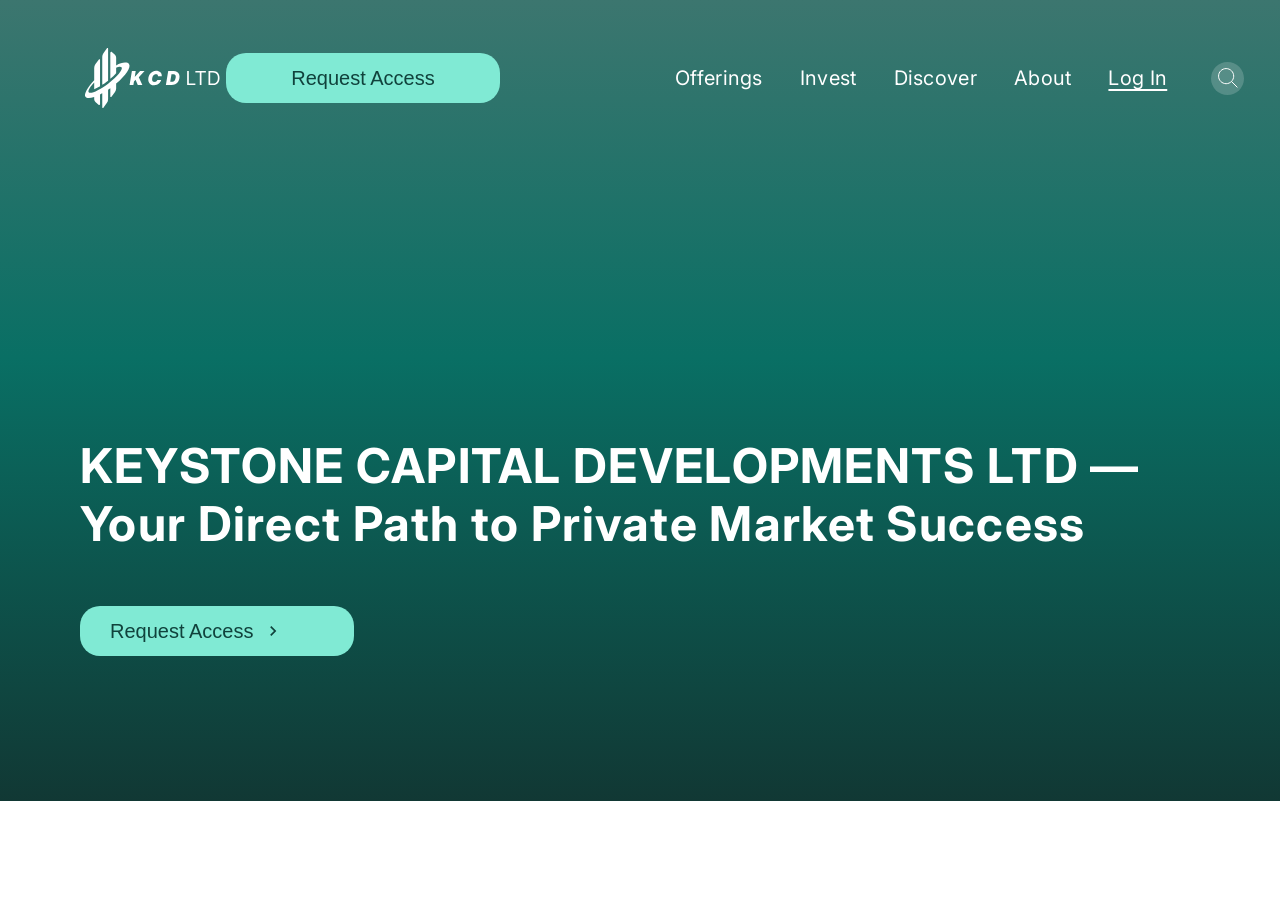
==== frame33.html @ 6d6de5d3 "last" ====
<!DOCTYPE html>
<html lang="en">
<head>
    <meta charset="UTF-8">
    <meta name="viewport" content="width=device-width, initial-scale=1.0">
    <title>Document</title>
     <link rel="preconnect" href="https://fonts.googleapis.com">
  <link rel="preconnect" href="https://fonts.gstatic.com" crossorigin>
  <link
    href="https://fonts.googleapis.com/css2?family=Inter:ital,opsz,wght@0,14..32,100..900;1,14..32,100..900&display=swap"
    rel="stylesheet">
  <link rel="stylesheet" href="css/common.css">
  <link rel="stylesheet" href="css/hero.css">
</head>
<body>
    <div class="hero-section">
    <nav class="navbar-custom">
      <div class="custom-container">
        <div class="navbar-content">
          <a class="navbar-brand" href="#">
            <svg width="451" height="199" viewBox="0 0 451 199" fill="none" xmlns="http://www.w3.org/2000/svg">
              <path
                d="M76.5621 108.261L76.5511 2.1074C76.5512 1.66148 76.4098 1.22703 76.1472 0.866572C75.8847 0.506117 75.5146 0.238234 75.0902 0.101497C74.6657 -0.0352401 74.2089 -0.0337793 73.7853 0.105647C73.3617 0.245074 72.9933 0.515278 72.7331 0.877391L61.0261 17.1414C58.5451 20.5921 57.2097 24.7344 57.2081 28.9844V122.207C61.8911 119.152 66.7811 115.73 71.7931 111.947C73.4071 110.729 74.9968 109.501 76.5621 108.261Z"
                fill="white" />
              <path
                d="M145.893 52.7354C140.993 46.2464 122.217 45.7354 103.293 58.0814V32.6304C103.291 30.5777 102.851 28.5491 102.002 26.6801C101.153 24.8111 99.9153 23.1448 98.3711 21.7924L88.8611 13.4834C88.4316 13.1082 87.9031 12.8646 87.3389 12.7816C86.7746 12.6987 86.1984 12.78 85.6791 13.0159C85.1598 13.2517 84.7194 13.632 84.4104 14.1114C84.1015 14.5908 83.9372 15.1491 83.9371 15.7194V102.219C90.7528 96.4964 97.1678 90.3125 103.137 83.7114C103.188 83.6544 103.237 83.5974 103.288 83.5394V65.7404C113.027 60.1844 119.448 61.5564 121.308 64.0244C126.83 71.3384 106.862 95.7134 76.7141 118.467C46.5661 141.221 17.6481 153.738 12.1301 146.423C9.01508 142.297 17.7021 127.091 30.4761 114.584V136.832C37.1566 133.959 43.6248 130.614 49.8321 126.825V39.2254C49.8322 38.7794 49.6909 38.3448 49.4284 37.9841C49.1659 37.6235 48.7958 37.3555 48.3713 37.2185C47.9468 37.0816 47.4898 37.0828 47.066 37.2221C46.6423 37.3613 46.2736 37.6314 46.0131 37.9934L34.2951 54.2774C31.8137 57.728 30.4779 61.8703 30.4761 66.1204V107.157C9.49409 128.473 -4.52393 154.057 1.34307 161.824C5.49507 167.324 16.2131 167.111 30.4761 162.324V169.275C30.4784 171.328 30.9187 173.357 31.7675 175.226C32.6162 177.095 33.854 178.762 35.3981 180.114L44.9141 188.42C45.3433 188.796 45.8716 189.04 46.4357 189.123C46.9999 189.206 47.576 189.125 48.0952 188.889C48.6144 188.653 49.0547 188.273 49.3635 187.793C49.6722 187.314 49.8363 186.756 49.8361 186.185V154.085C52.2481 152.873 54.7058 151.573 57.2091 150.185V196.762C57.209 197.208 57.3504 197.643 57.6129 198.003C57.8754 198.364 58.2456 198.632 58.67 198.768C59.0944 198.905 59.5513 198.904 59.9749 198.764C60.3984 198.625 60.7669 198.354 61.0271 197.992L72.7451 181.71C75.2266 178.26 76.562 174.117 76.5631 169.867V138.307C79.0104 136.66 81.4681 134.951 83.9361 133.181V160.863C83.9364 161.309 84.0782 161.744 84.341 162.104C84.6039 162.465 84.9742 162.733 85.3988 162.869C85.8235 163.006 86.2805 163.005 86.7042 162.865C87.1279 162.726 87.4966 162.456 87.7571 162.093L99.4731 145.807C101.953 142.356 103.289 138.214 103.291 133.964V118.074C135.204 90.9924 153.814 63.2314 145.893 52.7354Z"
                fill="white" />
              <path
                d="M147.804 122.935L155.532 76.3895H168.168L165.077 95.2076H165.713L182.804 76.3895H197.532L178.441 97.1167L190.168 122.935H175.077L167.622 105.48L162.441 111.026L160.441 122.935H147.804ZM254.532 93.844H241.895C241.986 92.7682 241.926 91.7985 241.713 90.9349C241.501 90.0713 241.138 89.3288 240.622 88.7076C240.107 88.0713 239.433 87.5864 238.6 87.2531C237.766 86.9198 236.774 86.7531 235.622 86.7531C233.41 86.7531 231.433 87.3061 229.691 88.4122C227.948 89.5031 226.501 91.0713 225.35 93.1167C224.198 95.147 223.38 97.5713 222.895 100.389C222.471 103.117 222.456 105.382 222.85 107.185C223.259 108.988 224.054 110.336 225.236 111.23C226.433 112.124 227.986 112.571 229.895 112.571C231.168 112.571 232.335 112.42 233.395 112.117C234.471 111.814 235.426 111.382 236.259 110.821C237.107 110.246 237.827 109.564 238.418 108.776C239.024 107.973 239.486 107.086 239.804 106.117H252.532C252.047 108.086 251.183 110.102 249.941 112.162C248.698 114.208 247.092 116.094 245.122 117.821C243.153 119.533 240.835 120.92 238.168 121.98C235.501 123.041 232.501 123.571 229.168 123.571C224.804 123.571 221.039 122.617 217.872 120.708C214.721 118.799 212.433 116.011 211.009 112.344C209.6 108.677 209.319 104.208 210.168 98.9349C211.016 93.844 212.691 89.5788 215.191 86.1395C217.691 82.7001 220.729 80.1091 224.304 78.3667C227.88 76.6243 231.683 75.7531 235.713 75.7531C238.759 75.7531 241.486 76.1546 243.895 76.9576C246.319 77.7607 248.357 78.9349 250.009 80.4804C251.676 82.0107 252.903 83.897 253.691 86.1395C254.479 88.3819 254.759 90.9501 254.532 93.844ZM286.424 122.935H268.242L275.969 76.3895H293.424C298.212 76.3895 302.212 77.3516 305.424 79.2758C308.636 81.2001 310.916 83.9501 312.265 87.5258C313.613 91.1016 313.878 95.3591 313.06 100.299C312.272 105.056 310.674 109.124 308.265 112.503C305.871 115.882 302.81 118.465 299.083 120.253C295.371 122.041 291.151 122.935 286.424 122.935ZM282.651 112.208H287.242C289.545 112.208 291.598 111.806 293.401 111.003C295.219 110.185 296.734 108.821 297.946 106.912C299.174 104.988 300.06 102.359 300.605 99.0258C301.121 95.8743 301.105 93.4425 300.56 91.7304C300.015 90.0031 298.977 88.8061 297.446 88.1395C295.916 87.4576 293.939 87.1167 291.515 87.1167H286.833L282.651 112.208ZM338.725 122.935V76.3895H344.361V117.935H365.997V122.935H338.725ZM365.992 81.3895V76.3895H400.901V81.3895H386.265V122.935H380.628V81.3895H365.992ZM423.963 122.935H409.6V76.3895H424.6C429.115 76.3895 432.979 77.3213 436.191 79.1849C439.403 81.0334 441.865 83.6925 443.577 87.1622C445.289 90.6167 446.145 94.7531 446.145 99.5713C446.145 104.42 445.282 108.594 443.554 112.094C441.827 115.579 439.312 118.261 436.009 120.139C432.706 122.003 428.691 122.935 423.963 122.935ZM415.236 117.935H423.6C427.448 117.935 430.638 117.192 433.168 115.708C435.698 114.223 437.585 112.109 438.827 109.367C440.069 106.624 440.691 103.359 440.691 99.5713C440.691 95.8137 440.077 92.5788 438.85 89.8667C437.622 87.1395 435.789 85.0485 433.35 83.594C430.91 82.1243 427.872 81.3895 424.236 81.3895H415.236V117.935Z"
                fill="white" />
            </svg>

          </a>

          <!-- Desktop Navigation -->
          <div class="desktop-nav">


            <div class="navbar-right">
              <div class="navbar-center">
                <button class="btn-request-nav">Request Access</button>
              </div>
              <a class="nav-link-custom" href="#offerings">Offerings</a>
              <a class="nav-link-custom" href="#invest">Invest</a>
              <a class="nav-link-custom" href="#discover">Discover</a>
              <a class="nav-link-custom" href="#about">About</a>
              <a class="nav-link-custom login" href="#login">Log In</a>
              <div class="search-icon">
                <svg width="20" height="20" viewBox="0 0 20 20" fill="none" xmlns="http://www.w3.org/2000/svg">
                  <path
                    d="M8.125 15.6875C12.3017 15.6875 15.6875 12.3017 15.6875 8.125C15.6875 3.94835 12.3017 0.5625 8.125 0.5625C3.94835 0.5625 0.5625 3.94835 0.5625 8.125C0.5625 12.3017 3.94835 15.6875 8.125 15.6875Z"
                    stroke="white" />
                  <path d="M13.625 13.625L19.125 19.125" stroke="white" stroke-linecap="round"
                    stroke-linejoin="round" />
                </svg>
              </div>
            </div>
          </div>

          <!-- Mobile Menu Toggle -->
          <button class="mobile-menu-toggle" onclick="toggleMobileMenu()">
            <div class="hamburger">
              <span></span>
              <span></span>
              <span></span>
            </div>
          </button>
        </div>

        <!-- Mobile Navigation -->
        <div class="mobile-nav" id="mobileNav">
          <button class="btn-request-nav">Request Access</button>
          <a class="nav-link-custom" href="#offerings">Offerings</a>
          <a class="nav-link-custom" href="#invest">Invest</a>
          <a class="nav-link-custom" href="#discover">Discover</a>
          <a class="nav-link-custom" href="#about">About</a>
          <a class="nav-link-custom login" href="#login">Log In</a>
        </div>
      </div>
    </nav>

    <div class="custom-container">
      <div class="hero-content">
        <h1 class="hero-title">KEYSTONE CAPITAL DEVELOPMENTS LTD — Your Direct Path to Private Market Success</h1>
        <!-- <h2 class="hero-subtitle">Your Direct Path to Private Market Success</h2> -->
        <button class="btn-hero">
          Request Access
          <svg class="arrow-icon" fill="currentColor" viewBox="0 0 24 24">
            <path d="M8.59 16.59L13.17 12 8.59 7.41 10 6l6 6-6 6-1.41-1.41z" />
          </svg>
        </button>
      </div>
    </div>
  </div>
</body>
</html>
---- css/common.css ----
/* Base + container caps */
* {
  margin: 0;
  padding: 0;
  box-sizing: border-box;
}

body {
  font-family: "Inter", sans-serif;
  overflow-x: hidden;
}

/* Custom font: Versus */
@font-face {
  font-family: "Versus";
  src: url("../fonts/versus-ultra_RUS_BY_LYAJKA.otf") format("opentype");
  font-weight: 900;
  font-style: normal;
  font-display: swap;
}

/* Global 1920 content cap */
.custom-container {
  width: 100%;
  max-width: 1920px;
  margin: 0 auto;
  padding-left: 80px;
  padding-right: 80px;
}

.kv-container {
  width: 100%;
  max-width: 1920px;
  margin: 0 auto;
  padding-left: 104px;
  padding-right: 104px;
  padding-top: 48px;
  padding-bottom: 48px;
}

.figs-section .custom-container {
  max-width: 1920px;
  margin: 0 auto;
  padding-left: 104px;
  padding-right: 80px;
  padding-top: 72px;
  padding-bottom: 72px;
}

.impact-section .custom-container {
  max-width: 1920px;
  margin: 0 auto;
  padding-top: 88px;
  padding-bottom: 88px;
}

.cta-inner {
  position: relative;
  height: 100%;
  max-width: 1920px;
  margin: 0 auto;
}
---- css/hero.css ----
/* ============================================
   Hero Section & Navigation Styles
   ============================================ */

/* Hero Section */
.hero-section {
  background: linear-gradient(180deg, #3C766F 0%, #096F64 44.71%, #113834 100%);
  height: 801px;
  max-height: 801px;
  position: relative;
  color: #ffffff;
  overflow: hidden;
}

/* Navigation Bar */
.navbar-custom {
  padding-block: 48px;
}

.navbar-content {
  display: flex;
  justify-content: space-between;
  align-items: center;
}

.navbar-brand svg {
  width: 146px;
  height: 60px;
  display: block;
}

/* Logo Icon (if needed) */
.logo-icon {
  width: 32px;
  height: 32px;
  position: relative;
}

.logo-icon::before {
  content: "";
  position: absolute;
  inset: 0;
  background-color: #ffffff;
  clip-path: polygon(0 0, 30% 0, 30% 60%, 60% 60%, 60% 30%, 100% 30%, 100% 100%, 0 100%);
}

/* Navigation Layout */
.desktop-nav {
  display: flex;
  align-items: center;
  width: 100%;
}

.navbar-center {
  margin-right: 138px;
}

.navbar-right {
  display: flex;
  align-items: center;
  gap: 37px;
  margin-left: auto;
}

/* Request Access Button (Navigation) */
.btn-request-nav {
  background-color: #80EAD4;
  color: #10423C;
  border: none;
  padding: 13px 61px;
  border-radius: 20px;
  font-weight: 400;
  font-size: 20px;
  line-height: 24px;
  white-space: nowrap;
  width: 274px;
  cursor: pointer;
  transition: background-color 0.3s ease, transform 0.3s ease;
}

.btn-request-nav:hover {
  background-color: #b8e8da;
  transform: translateY(-1px);
}

.btn-request-nav:focus {
  outline: 2px solid #ffffff;
  outline-offset: 2px;
}

/* Navigation Links */
.nav-link-custom {
  color: #ffffff;
  text-decoration: none;
  font-size: 20px;
  font-weight: 400;
  white-space: nowrap;
  letter-spacing: 0.3px;
  transition: opacity 0.3s ease;
}

.nav-link-custom:hover,
.nav-link-custom:focus {
  opacity: 0.8;
}

.nav-link-custom.login {
  text-decoration: underline;
  text-underline-offset: 4px;
}

/* Search Icon */
.search-icon {
  width: 33px;
  height: 33px;
  display: flex;
  align-items: center;
  justify-content: center;
  background-color: rgba(255, 255, 255, 0.18);
  border-radius: 50%;
  margin-left: 7px;
  cursor: pointer;
  transition: opacity 0.3s ease;
}

.search-icon:hover,
.search-icon:focus {
  opacity: 0.8;
}

/* ============================================
   Hero Content
   ============================================ */

.hero-content {
  padding-top: 281px;
}

.hero-title {
  font-size: 48px;
  font-weight: 700;
  line-height: 58px;
  max-width: 1073px;
  letter-spacing: 1.3px;
  margin-bottom: 53px;
}

/* Hero CTA Button */
.btn-hero {
  display: flex;
  align-items: center;
  gap: 10px;
  width: 274px;
  padding: 13px 30px;
  background-color: #80EAD4;
  color: #10423C;
  border: none;
  border-radius: 20px;
  font-weight: 400;
  font-size: 20px;
  line-height: 24px;
  cursor: pointer;
  transition: background-color 0.3s ease, transform 0.3s ease;
}

.btn-hero:hover {
  background-color: #b8e8da;
  transform: translateY(-2px);
}

.btn-hero:focus {
  outline: 2px solid #ffffff;
  outline-offset: 2px;
}

.arrow-icon {
  width: 20px;
  height: 20px;
  transition: transform 0.3s ease;
}

.btn-hero:hover .arrow-icon {
  transform: translateX(5px);
}

/* ============================================
   Mobile Navigation
   ============================================ */

.mobile-menu-toggle {
  display: none;
  background: none;
  border: 1px solid rgba(255, 255, 255, 0.5);
  padding: 8px 12px;
  border-radius: 4px;
  cursor: pointer;
  transition: border-color 0.3s ease;
}

.mobile-menu-toggle:hover,
.mobile-menu-toggle:focus {
  border-color: rgba(255, 255, 255, 0.8);
}

.hamburger {
  width: 24px;
  height: 24px;
  position: relative;
  display: flex;
  flex-direction: column;
  justify-content: space-around;
}

.hamburger span {
  display: block;
  width: 100%;
  height: 2px;
  background-color: #ffffff;
  transition: transform 0.3s ease, opacity 0.3s ease;
}

.mobile-nav {
  display: none;
  background-color: rgba(0, 0, 0, 0.1);
  padding: 20px;
  border-radius: 10px;
  margin-top: 20px;
}

.mobile-nav.active {
  display: block;
}

.mobile-nav .nav-link-custom {
  display: block;
  padding: 12px 0;
}

.mobile-nav .btn-request-nav {
  width: 100%;
  margin-top: 16px;
}

/* ============================================
   Responsive Design
   ============================================ */

/* Tablet and below (991px) */
@media (max-width: 991px) {
  .desktop-nav {
    display: none;
  }

  .mobile-menu-toggle {
    display: block;
  }

  .hero-content {
    padding-top: 120px;
  }

  .hero-title {
    font-size: 40px;
    line-height: 48px;
  }
}

/* Mobile (768px and below) */
@media (max-width: 768px) {
  .navbar-custom {
    padding-block: 24px;
  }

  .navbar-brand svg {
    width: 120px;
    height: 50px;
  }

  .hero-section {
    height: auto;
    min-height: 600px;
  }

  .hero-content {
    padding-top: 80px;
    padding-bottom: 60px;
  }

  .hero-title {
    font-size: 32px;
    line-height: 40px;
    margin-bottom: 32px;
  }

  .btn-hero {
    width: 100%;
    max-width: 274px;
  }
}

/* Small mobile (480px and below) */
@media (max-width: 480px) {
  .hero-title {
    font-size: 28px;
    line-height: 36px;
    letter-spacing: 0.8px;
  }

  .btn-hero,
  .btn-request-nav {
    font-size: 18px;
    padding: 12px 24px;
  }
}
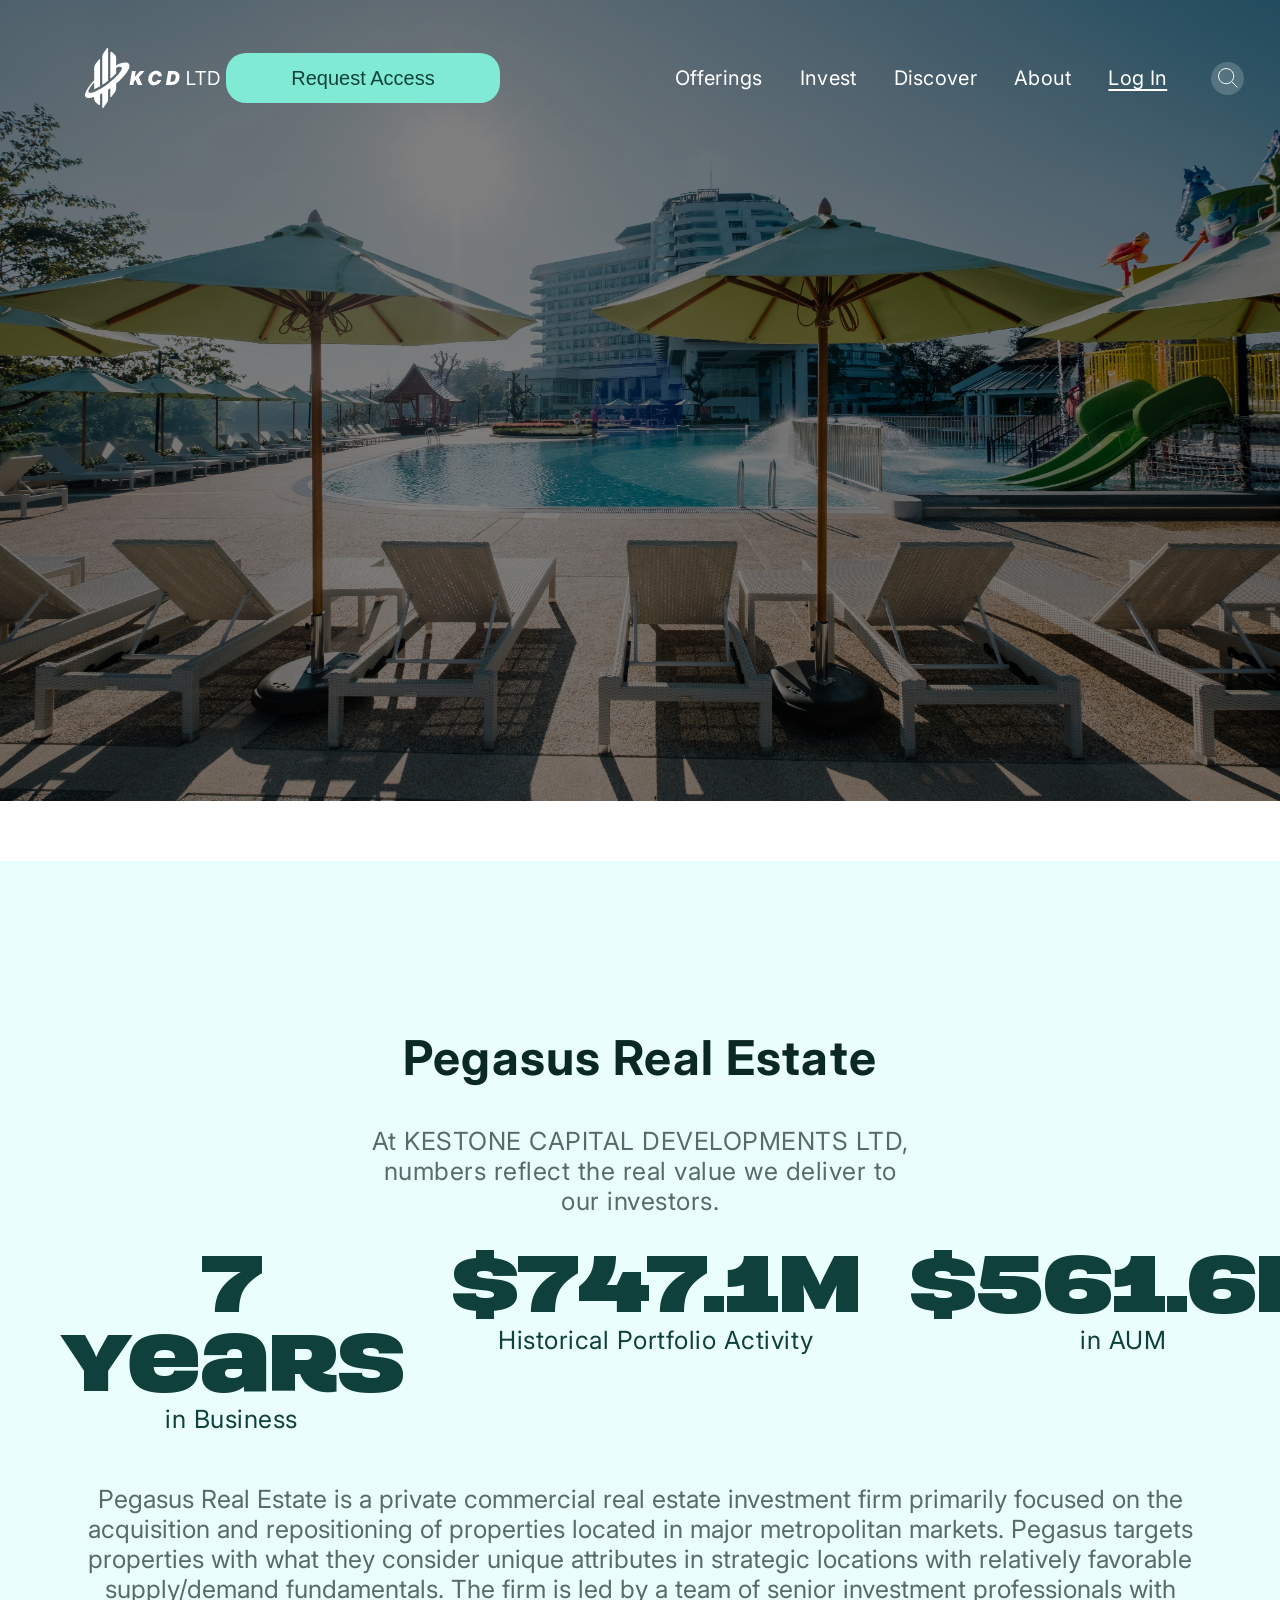
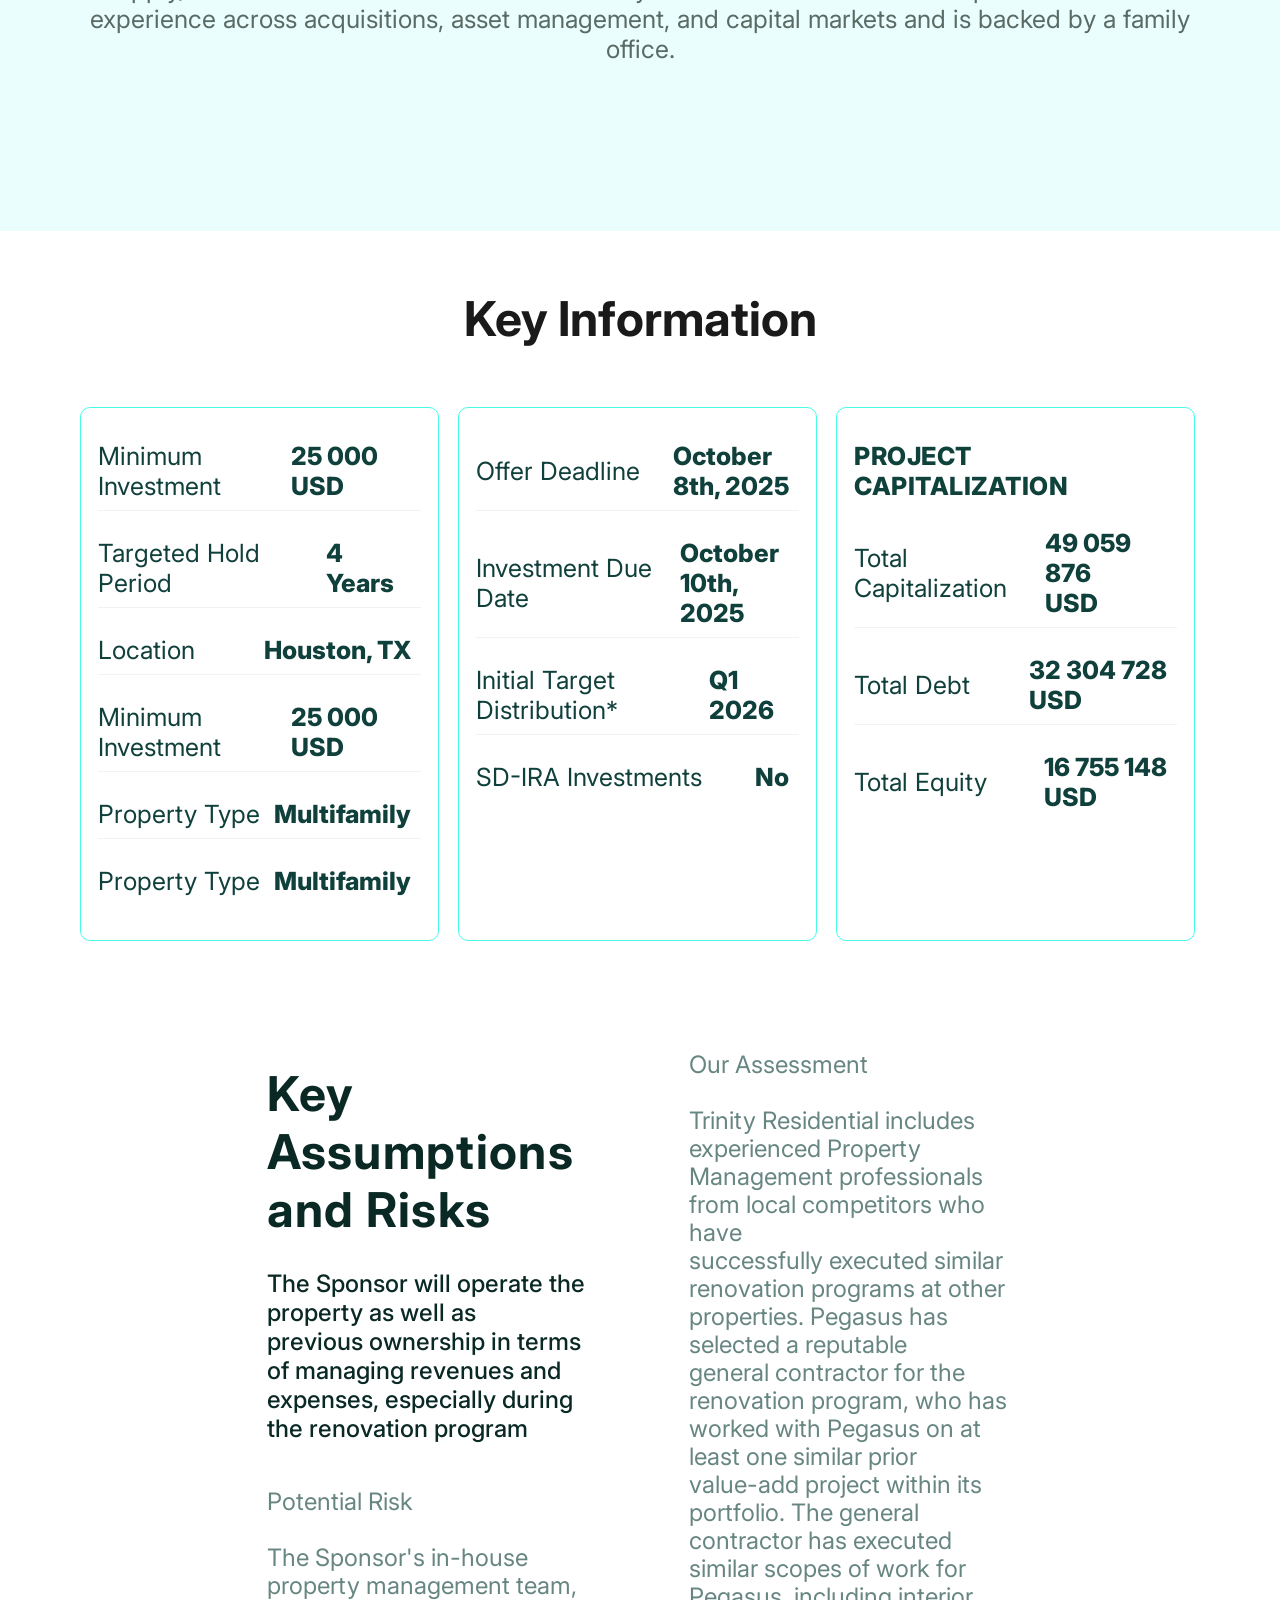
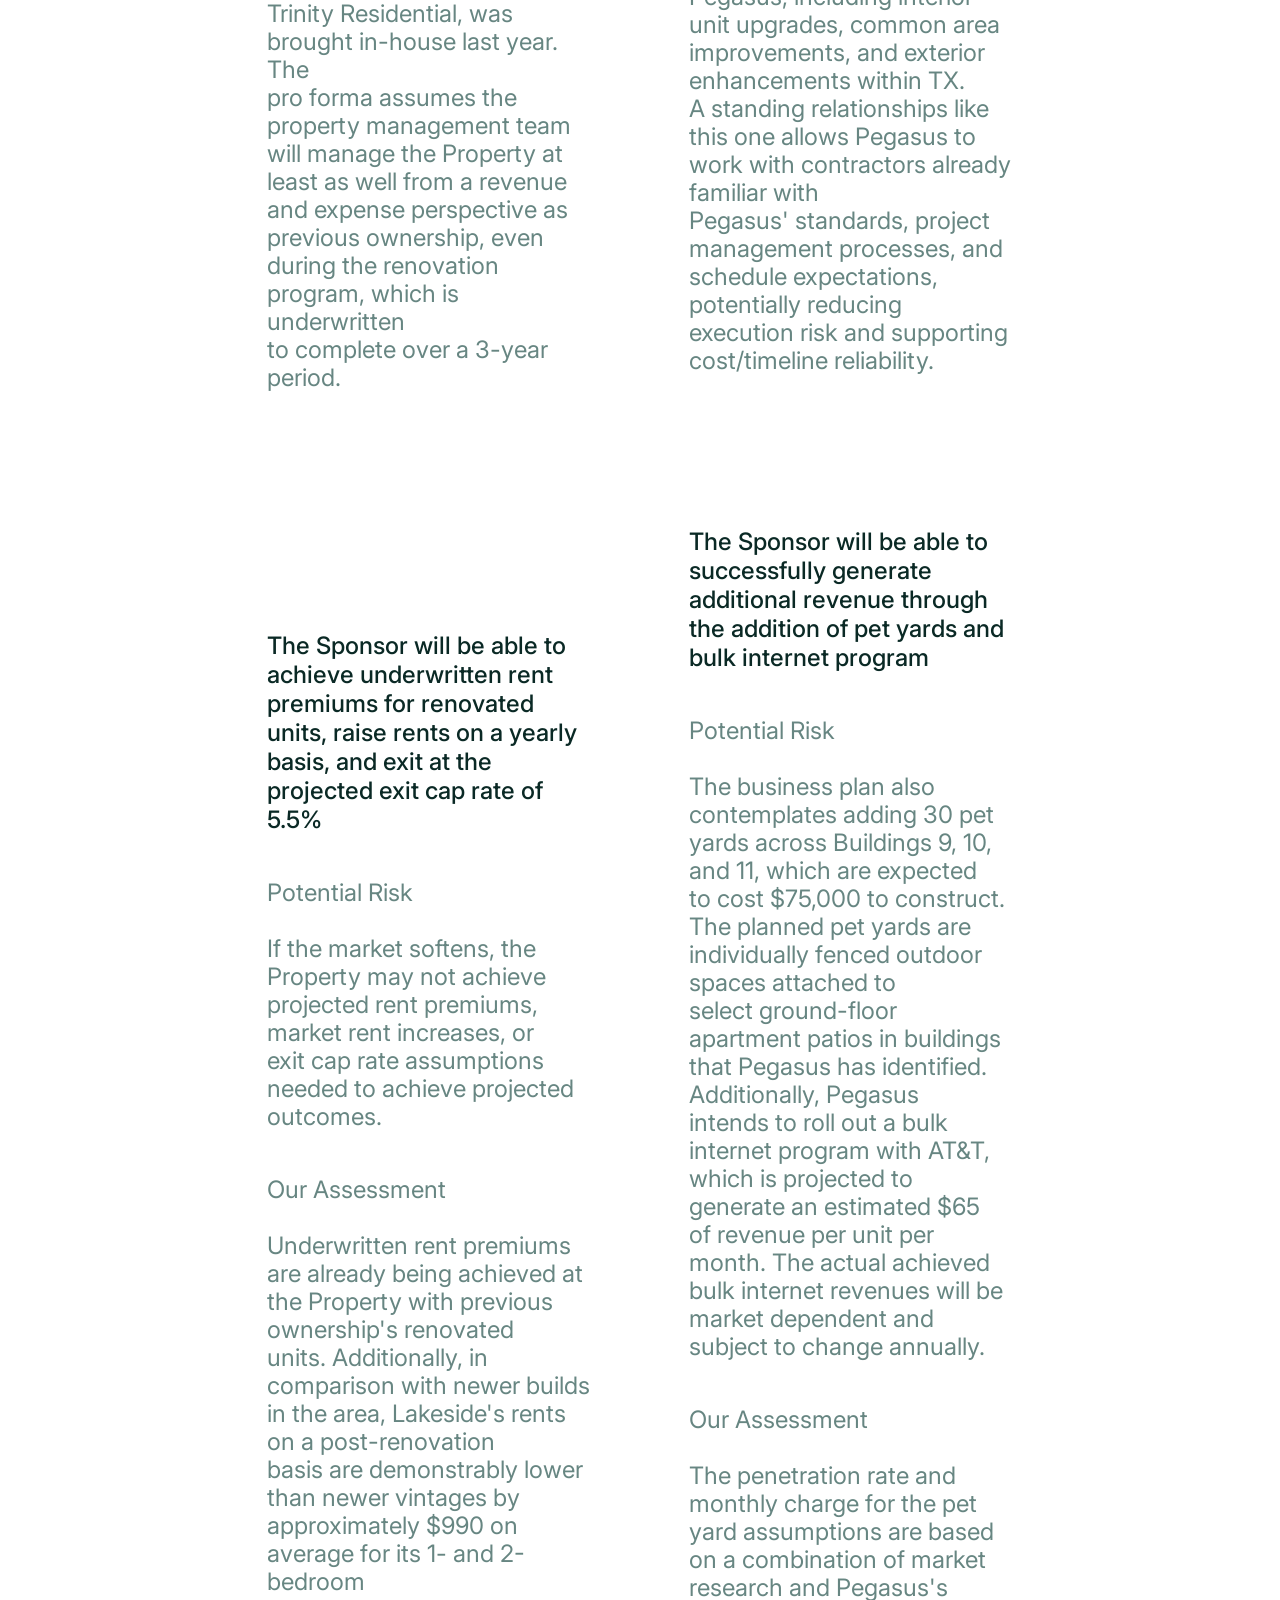
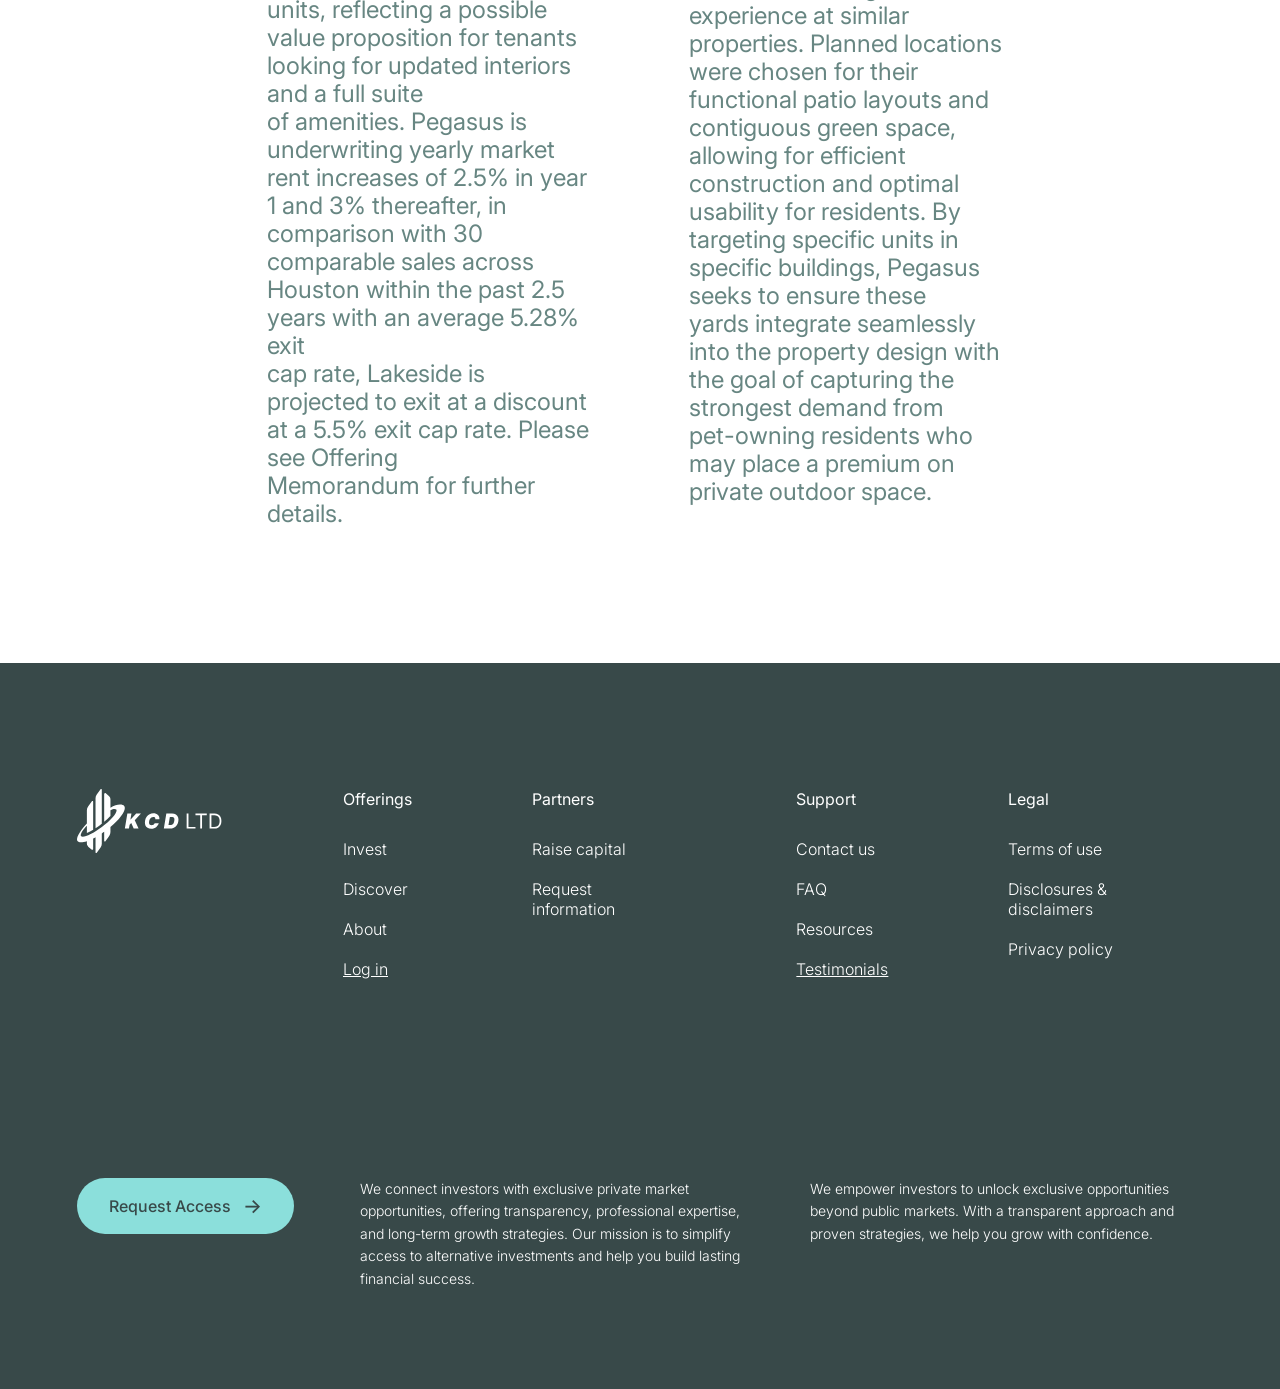
==== commit 06462ee7: "ewfwefew" ====
--- a/frame33.html
+++ b/frame33.html
@@ -1,96 +1,362 @@
 <!DOCTYPE html>
 <html lang="en">
+
 <head>
-    <meta charset="UTF-8">
-    <meta name="viewport" content="width=device-width, initial-scale=1.0">
-    <title>Document</title>
-     <link rel="preconnect" href="https://fonts.googleapis.com">
+  <meta charset="UTF-8">
+  <meta name="viewport" content="width=device-width, initial-scale=1.0">
+  <title>Document</title>
+  <link rel="preconnect" href="https://fonts.googleapis.com">
   <link rel="preconnect" href="https://fonts.gstatic.com" crossorigin>
   <link
     href="https://fonts.googleapis.com/css2?family=Inter:ital,opsz,wght@0,14..32,100..900;1,14..32,100..900&display=swap"
     rel="stylesheet">
   <link rel="stylesheet" href="css/common.css">
-  <link rel="stylesheet" href="css/hero.css">
+  <link rel="stylesheet" href="css/hero/hero2.css">
+  <link rel="stylesheet" href="css/figure/figure2.css">
+  <link rel="stylesheet" href="css/key-section.css">
+  <link rel="stylesheet" href="css/assumptions-risks.css">
+  <link rel="stylesheet" href="css/footer.css">
 </head>
+
 <body>
-    <div class="hero-section">
-    <nav class="navbar-custom">
-      <div class="custom-container">
-        <div class="navbar-content">
-          <a class="navbar-brand" href="#">
-            <svg width="451" height="199" viewBox="0 0 451 199" fill="none" xmlns="http://www.w3.org/2000/svg">
-              <path
-                d="M76.5621 108.261L76.5511 2.1074C76.5512 1.66148 76.4098 1.22703 76.1472 0.866572C75.8847 0.506117 75.5146 0.238234 75.0902 0.101497C74.6657 -0.0352401 74.2089 -0.0337793 73.7853 0.105647C73.3617 0.245074 72.9933 0.515278 72.7331 0.877391L61.0261 17.1414C58.5451 20.5921 57.2097 24.7344 57.2081 28.9844V122.207C61.8911 119.152 66.7811 115.73 71.7931 111.947C73.4071 110.729 74.9968 109.501 76.5621 108.261Z"
-                fill="white" />
-              <path
-                d="M145.893 52.7354C140.993 46.2464 122.217 45.7354 103.293 58.0814V32.6304C103.291 30.5777 102.851 28.5491 102.002 26.6801C101.153 24.8111 99.9153 23.1448 98.3711 21.7924L88.8611 13.4834C88.4316 13.1082 87.9031 12.8646 87.3389 12.7816C86.7746 12.6987 86.1984 12.78 85.6791 13.0159C85.1598 13.2517 84.7194 13.632 84.4104 14.1114C84.1015 14.5908 83.9372 15.1491 83.9371 15.7194V102.219C90.7528 96.4964 97.1678 90.3125 103.137 83.7114C103.188 83.6544 103.237 83.5974 103.288 83.5394V65.7404C113.027 60.1844 119.448 61.5564 121.308 64.0244C126.83 71.3384 106.862 95.7134 76.7141 118.467C46.5661 141.221 17.6481 153.738 12.1301 146.423C9.01508 142.297 17.7021 127.091 30.4761 114.584V136.832C37.1566 133.959 43.6248 130.614 49.8321 126.825V39.2254C49.8322 38.7794 49.6909 38.3448 49.4284 37.9841C49.1659 37.6235 48.7958 37.3555 48.3713 37.2185C47.9468 37.0816 47.4898 37.0828 47.066 37.2221C46.6423 37.3613 46.2736 37.6314 46.0131 37.9934L34.2951 54.2774C31.8137 57.728 30.4779 61.8703 30.4761 66.1204V107.157C9.49409 128.473 -4.52393 154.057 1.34307 161.824C5.49507 167.324 16.2131 167.111 30.4761 162.324V169.275C30.4784 171.328 30.9187 173.357 31.7675 175.226C32.6162 177.095 33.854 178.762 35.3981 180.114L44.9141 188.42C45.3433 188.796 45.8716 189.04 46.4357 189.123C46.9999 189.206 47.576 189.125 48.0952 188.889C48.6144 188.653 49.0547 188.273 49.3635 187.793C49.6722 187.314 49.8363 186.756 49.8361 186.185V154.085C52.2481 152.873 54.7058 151.573 57.2091 150.185V196.762C57.209 197.208 57.3504 197.643 57.6129 198.003C57.8754 198.364 58.2456 198.632 58.67 198.768C59.0944 198.905 59.5513 198.904 59.9749 198.764C60.3984 198.625 60.7669 198.354 61.0271 197.992L72.7451 181.71C75.2266 178.26 76.562 174.117 76.5631 169.867V138.307C79.0104 136.66 81.4681 134.951 83.9361 133.181V160.863C83.9364 161.309 84.0782 161.744 84.341 162.104C84.6039 162.465 84.9742 162.733 85.3988 162.869C85.8235 163.006 86.2805 163.005 86.7042 162.865C87.1279 162.726 87.4966 162.456 87.7571 162.093L99.4731 145.807C101.953 142.356 103.289 138.214 103.291 133.964V118.074C135.204 90.9924 153.814 63.2314 145.893 52.7354Z"
-                fill="white" />
-              <path
-                d="M147.804 122.935L155.532 76.3895H168.168L165.077 95.2076H165.713L182.804 76.3895H197.532L178.441 97.1167L190.168 122.935H175.077L167.622 105.48L162.441 111.026L160.441 122.935H147.804ZM254.532 93.844H241.895C241.986 92.7682 241.926 91.7985 241.713 90.9349C241.501 90.0713 241.138 89.3288 240.622 88.7076C240.107 88.0713 239.433 87.5864 238.6 87.2531C237.766 86.9198 236.774 86.7531 235.622 86.7531C233.41 86.7531 231.433 87.3061 229.691 88.4122C227.948 89.5031 226.501 91.0713 225.35 93.1167C224.198 95.147 223.38 97.5713 222.895 100.389C222.471 103.117 222.456 105.382 222.85 107.185C223.259 108.988 224.054 110.336 225.236 111.23C226.433 112.124 227.986 112.571 229.895 112.571C231.168 112.571 232.335 112.42 233.395 112.117C234.471 111.814 235.426 111.382 236.259 110.821C237.107 110.246 237.827 109.564 238.418 108.776C239.024 107.973 239.486 107.086 239.804 106.117H252.532C252.047 108.086 251.183 110.102 249.941 112.162C248.698 114.208 247.092 116.094 245.122 117.821C243.153 119.533 240.835 120.92 238.168 121.98C235.501 123.041 232.501 123.571 229.168 123.571C224.804 123.571 221.039 122.617 217.872 120.708C214.721 118.799 212.433 116.011 211.009 112.344C209.6 108.677 209.319 104.208 210.168 98.9349C211.016 93.844 212.691 89.5788 215.191 86.1395C217.691 82.7001 220.729 80.1091 224.304 78.3667C227.88 76.6243 231.683 75.7531 235.713 75.7531C238.759 75.7531 241.486 76.1546 243.895 76.9576C246.319 77.7607 248.357 78.9349 250.009 80.4804C251.676 82.0107 252.903 83.897 253.691 86.1395C254.479 88.3819 254.759 90.9501 254.532 93.844ZM286.424 122.935H268.242L275.969 76.3895H293.424C298.212 76.3895 302.212 77.3516 305.424 79.2758C308.636 81.2001 310.916 83.9501 312.265 87.5258C313.613 91.1016 313.878 95.3591 313.06 100.299C312.272 105.056 310.674 109.124 308.265 112.503C305.871 115.882 302.81 118.465 299.083 120.253C295.371 122.041 291.151 122.935 286.424 122.935ZM282.651 112.208H287.242C289.545 112.208 291.598 111.806 293.401 111.003C295.219 110.185 296.734 108.821 297.946 106.912C299.174 104.988 300.06 102.359 300.605 99.0258C301.121 95.8743 301.105 93.4425 300.56 91.7304C300.015 90.0031 298.977 88.8061 297.446 88.1395C295.916 87.4576 293.939 87.1167 291.515 87.1167H286.833L282.651 112.208ZM338.725 122.935V76.3895H344.361V117.935H365.997V122.935H338.725ZM365.992 81.3895V76.3895H400.901V81.3895H386.265V122.935H380.628V81.3895H365.992ZM423.963 122.935H409.6V76.3895H424.6C429.115 76.3895 432.979 77.3213 436.191 79.1849C439.403 81.0334 441.865 83.6925 443.577 87.1622C445.289 90.6167 446.145 94.7531 446.145 99.5713C446.145 104.42 445.282 108.594 443.554 112.094C441.827 115.579 439.312 118.261 436.009 120.139C432.706 122.003 428.691 122.935 423.963 122.935ZM415.236 117.935H423.6C427.448 117.935 430.638 117.192 433.168 115.708C435.698 114.223 437.585 112.109 438.827 109.367C440.069 106.624 440.691 103.359 440.691 99.5713C440.691 95.8137 440.077 92.5788 438.85 89.8667C437.622 87.1395 435.789 85.0485 433.35 83.594C430.91 82.1243 427.872 81.3895 424.236 81.3895H415.236V117.935Z"
-                fill="white" />
-            </svg>
-
-          </a>
-
-          <!-- Desktop Navigation -->
-          <div class="desktop-nav">
-
-
-            <div class="navbar-right">
-              <div class="navbar-center">
-                <button class="btn-request-nav">Request Access</button>
-              </div>
-              <a class="nav-link-custom" href="#offerings">Offerings</a>
-              <a class="nav-link-custom" href="#invest">Invest</a>
-              <a class="nav-link-custom" href="#discover">Discover</a>
-              <a class="nav-link-custom" href="#about">About</a>
-              <a class="nav-link-custom login" href="#login">Log In</a>
-              <div class="search-icon">
-                <svg width="20" height="20" viewBox="0 0 20 20" fill="none" xmlns="http://www.w3.org/2000/svg">
-                  <path
-                    d="M8.125 15.6875C12.3017 15.6875 15.6875 12.3017 15.6875 8.125C15.6875 3.94835 12.3017 0.5625 8.125 0.5625C3.94835 0.5625 0.5625 3.94835 0.5625 8.125C0.5625 12.3017 3.94835 15.6875 8.125 15.6875Z"
-                    stroke="white" />
-                  <path d="M13.625 13.625L19.125 19.125" stroke="white" stroke-linecap="round"
-                    stroke-linejoin="round" />
-                </svg>
-              </div>
+  <div class="hero-section">
+  <nav class="navbar-custom" role="navigation" aria-label="Primary">
+    <div class="custom-container"><!-- залишаю як є -->
+      <div class="navbar-content">
+        <a class="navbar-brand" href="#" aria-label="Homepage">
+          <svg width="451" height="199" viewBox="0 0 451 199" fill="none" xmlns="http://www.w3.org/2000/svg" role="img" aria-hidden="true" focusable="false">
+            
+            <!-- SVG paths залишені без змін -->
+            <path d="M76.5621 108.261L76.5511 2.1074C76.5512 1.66148 76.4098 1.22703 76.1472 0.866572C75.8847 0.506117 75.5146 0.238234 75.0902 0.101497C74.6657 -0.0352401 74.2089 -0.0337793 73.7853 0.105647C73.3617 0.245074 72.9933 0.515278 72.7331 0.877391L61.0261 17.1414C58.5451 20.5921 57.2097 24.7344 57.2081 28.9844V122.207C61.8911 119.152 66.7811 115.73 71.7931 111.947C73.4071 110.729 74.9968 109.501 76.5621 108.261Z" fill="white"/>
+            <path d="M145.893 52.7354C140.993 46.2464 122.217 45.7354 103.293 58.0814V32.6304C103.291 30.5777 102.851 28.5491 102.002 26.6801C101.153 24.8111 99.9153 23.1448 98.3711 21.7924L88.8611 13.4834C88.4316 13.1082 87.9031 12.8646 87.3389 12.7816C86.7746 12.6987 86.1984 12.78 85.6791 13.0159C85.1598 13.2517 84.7194 13.632 84.4104 14.1114C84.1015 14.5908 83.9372 15.1491 83.9371 15.7194V102.219C90.7528 96.4964 97.1678 90.3125 103.137 83.7114C103.188 83.6544 103.237 83.5974 103.288 83.5394V65.7404C113.027 60.1844 119.448 61.5564 121.308 64.0244C126.83 71.3384 106.862 95.7134 76.7141 118.467C46.5661 141.221 17.6481 153.738 12.1301 146.423C9.01508 142.297 17.7021 127.091 30.4761 114.584V136.832C37.1566 133.959 43.6248 130.614 49.8321 126.825V39.2254C49.8322 38.7794 49.6909 38.3448 49.4284 37.9841C49.1659 37.6235 48.7958 37.3555 48.3713 37.2185C47.9468 37.0816 47.4898 37.0828 47.066 37.2221C46.6423 37.3613 46.2736 37.6314 46.0131 37.9934L34.2951 54.2774C31.8137 57.728 30.4779 61.8703 30.4761 66.1204V107.157C9.49409 128.473 -4.52393 154.057 1.34307 161.824C5.49507 167.324 16.2131 167.111 30.4761 162.324V169.275C30.4784 171.328 30.9187 173.357 31.7675 175.226C32.6162 177.095 33.854 178.762 35.3981 180.114L44.9141 188.42C45.3433 188.796 45.8716 189.04 46.4357 189.123C46.9999 189.206 47.576 189.125 48.0952 188.889C48.6144 188.653 49.0547 188.273 49.3635 187.793C49.6722 187.314 49.8363 186.756 49.8361 186.185V154.085C52.2481 152.873 54.7058 151.573 57.2091 150.185V196.762C57.209 197.208 57.3504 197.643 57.6129 198.003C57.8754 198.364 58.2456 198.632 58.67 198.768C59.0944 198.905 59.5513 198.904 59.9749 198.764C60.3984 198.625 60.7669 198.354 61.0271 197.992L72.7451 181.71C75.2266 178.26 76.562 174.117 76.5631 169.867V138.307C79.0104 136.66 81.4681 134.951 83.9361 133.181V160.863C83.9364 161.309 84.0782 161.744 84.341 162.104C84.6039 162.465 84.9742 162.733 85.3988 162.869C85.8235 163.006 86.2805 163.005 86.7042 162.865C87.1279 162.726 87.4966 162.456 87.7571 162.093L99.4731 145.807C101.953 142.356 103.289 138.214 103.291 133.964V118.074C135.204 90.9924 153.814 63.2314 145.893 52.7354Z" fill="white"/>
+            <path d="M147.804 122.935L155.532 76.3895H168.168L165.077 95.2076H165.713L182.804 76.3895H197.532L178.441 97.1167L190.168 122.935H175.077L167.622 105.48L162.441 111.026L160.441 122.935H147.804ZM254.532 93.844H241.895C241.986 92.7682 241.926 91.7985 241.713 90.9349C241.501 90.0713 241.138 89.3288 240.622 88.7076C240.107 88.0713 239.433 87.5864 238.6 87.2531C237.766 86.9198 236.774 86.7531 235.622 86.7531C233.41 86.7531 231.433 87.3061 229.691 88.4122C227.948 89.5031 226.501 91.0713 225.35 93.1167C224.198 95.147 223.38 97.5713 222.895 100.389C222.471 103.117 222.456 105.382 222.85 107.185C223.259 108.988 224.054 110.336 225.236 111.23C226.433 112.124 227.986 112.571 229.895 112.571C231.168 112.571 232.335 112.42 233.395 112.117C234.471 111.814 235.426 111.382 236.259 110.821C237.107 110.246 237.827 109.564 238.418 108.776C239.024 107.973 239.486 107.086 239.804 106.117H252.532C252.047 108.086 251.183 110.102 249.941 112.162C248.698 114.208 247.092 116.094 245.122 117.821C243.153 119.533 240.835 120.92 238.168 121.98C235.501 123.041 232.501 123.571 229.168 123.571C224.804 123.571 221.039 122.617 217.872 120.708C214.721 118.799 212.433 116.011 211.009 112.344C209.6 108.677 209.319 104.208 210.168 98.9349C211.016 93.844 212.691 89.5788 215.191 86.1395C217.691 82.7001 220.729 80.1091 224.304 78.3667C227.88 76.6243 231.683 75.7531 235.713 75.7531C238.759 75.7531 241.486 76.1546 243.895 76.9576C246.319 77.7607 248.357 78.9349 250.009 80.4804C251.676 82.0107 252.903 83.897 253.691 86.1395C254.479 88.3819 254.759 90.9501 254.532 93.844ZM286.424 122.935H268.242L275.969 76.3895H293.424C298.212 76.3895 302.212 77.3516 305.424 79.2758C308.636 81.2001 310.916 83.9501 312.265 87.5258C313.613 91.1016 313.878 95.3591 313.06 100.299C312.272 105.056 310.674 109.124 308.265 112.503C305.871 115.882 302.81 118.465 299.083 120.253C295.371 122.041 291.151 122.935 286.424 122.935ZM282.651 112.208H287.242C289.545 112.208 291.598 111.806 293.401 111.003C295.219 110.185 296.734 108.821 297.946 106.912C299.174 104.988 300.06 102.359 300.605 99.0258C301.121 95.8743 301.105 93.4425 300.56 91.7304C300.015 90.0031 298.977 88.8061 297.446 88.1395C295.916 87.4576 293.939 87.1167 291.515 87.1167H286.833L282.651 112.208ZM338.725 122.935V76.3895H344.361V117.935H365.997V122.935H338.725ZM365.992 81.3895V76.3895H400.901V81.3895H386.265V122.935H380.628V81.3895H365.992ZM423.963 122.935H409.6V76.3895H424.6C429.115 76.3895 432.979 77.3213 436.191 79.1849C439.403 81.0334 441.865 83.6925 443.577 87.1622C445.289 90.6167 446.145 94.7531 446.145 99.5713C446.145 104.42 445.282 108.594 443.554 112.094C441.827 115.579 439.312 118.261 436.009 120.139C432.706 122.003 428.691 122.935 423.963 122.935ZM415.236 117.935H423.6C427.448 117.935 430.638 117.192 433.168 115.708C435.698 114.223 437.585 112.109 438.827 109.367C440.069 106.624 440.691 103.359 440.691 99.5713C440.691 95.8137 440.077 92.5788 438.85 89.8667C437.622 87.1395 435.789 85.0485 433.35 83.594C430.91 82.1243 427.872 81.3895 424.236 81.3895H415.236V117.935Z" fill="white"/>
+          </svg>
+        </a>
+
+        <!-- Desktop Navigation -->
+        <div class="desktop-nav">
+          <div class="navbar-right">
+            <div class="navbar-center">
+              <button class="btn-request-nav" type="button">Request Access</button>
             </div>
-          </div>
-
-          <!-- Mobile Menu Toggle -->
-          <button class="mobile-menu-toggle" onclick="toggleMobileMenu()">
-            <div class="hamburger">
-              <span></span>
-              <span></span>
-              <span></span>
+            <a class="nav-link-custom" href="#offerings">Offerings</a>
+            <a class="nav-link-custom" href="#invest">Invest</a>
+            <a class="nav-link-custom" href="#discover">Discover</a>
+            <a class="nav-link-custom" href="#about">About</a>
+            <a class="nav-link-custom login" href="#login">Log In</a>
+
+            <!-- Search icon made keyboard-accessible without visual change -->
+            <div class="search-icon" role="button" tabindex="0" aria-label="Open search">
+              <svg width="20" height="20" viewBox="0 0 20 20" fill="none" xmlns="http://www.w3.org/2000/svg" aria-hidden="true" focusable="false">
+                <path d="M8.125 15.6875C12.3017 15.6875 15.6875 12.3017 15.6875 8.125C15.6875 3.94835 12.3017 0.5625 8.125 0.5625C3.94835 0.5625 0.5625 3.94835 0.5625 8.125C0.5625 12.3017 3.94835 15.6875 8.125 15.6875Z" stroke="white"/>
+                <path d="M13.625 13.625L19.125 19.125" stroke="white" stroke-linecap="round" stroke-linejoin="round"/>
+              </svg>
             </div>
-          </button>
-        </div>
-
-        <!-- Mobile Navigation -->
-        <div class="mobile-nav" id="mobileNav">
-          <button class="btn-request-nav">Request Access</button>
-          <a class="nav-link-custom" href="#offerings">Offerings</a>
-          <a class="nav-link-custom" href="#invest">Invest</a>
-          <a class="nav-link-custom" href="#discover">Discover</a>
-          <a class="nav-link-custom" href="#about">About</a>
-          <a class="nav-link-custom login" href="#login">Log In</a>
-        </div>
-      </div>
-    </nav>
-
-    <div class="custom-container">
-      <div class="hero-content">
-        <h1 class="hero-title">KEYSTONE CAPITAL DEVELOPMENTS LTD — Your Direct Path to Private Market Success</h1>
-        <!-- <h2 class="hero-subtitle">Your Direct Path to Private Market Success</h2> -->
-        <button class="btn-hero">
-          Request Access
-          <svg class="arrow-icon" fill="currentColor" viewBox="0 0 24 24">
-            <path d="M8.59 16.59L13.17 12 8.59 7.41 10 6l6 6-6 6-1.41-1.41z" />
-          </svg>
+          </div>
+        </div>
+
+        <!-- Mobile Menu Toggle -->
+        <button
+          class="mobile-menu-toggle"
+          type="button"
+          aria-label="Toggle menu"
+          aria-controls="mobileNav"
+          aria-expanded="false"
+          onclick="toggleMobileMenu(this)">
+          <div class="hamburger" aria-hidden="true">
+            <span></span><span></span><span></span>
+          </div>
         </button>
       </div>
-    </div>
-  </div>
+
+      <!-- Mobile Navigation -->
+      <div class="mobile-nav" id="mobileNav">
+        <button class="btn-request-nav" type="button">Request Access</button>
+        <a class="nav-link-custom" href="#offerings">Offerings</a>
+        <a class="nav-link-custom" href="#invest">Invest</a>
+        <a class="nav-link-custom" href="#discover">Discover</a>
+        <a class="nav-link-custom" href="#about">About</a>
+        <a class="nav-link-custom login" href="#login">Log In</a>
+      </div>
+    </div>
+  </nav>
+</div>
+
+
+
+
+
+  <section class="figs-section">
+    <div class="figs-container">
+      <div class="figs-head">
+        <h3>Pegasus Real Estate</h3>
+        <p>At KESTONE CAPITAL DEVELOPMENTS LTD, numbers reflect the real value we deliver to our investors.</p>
+      </div>
+      <div class="figs-grid">
+        <div class="fig">
+          <div class="metric-value">7 Years</div>
+          <p class="metric-desc">in Business</p>
+        </div>
+        <div class="fig">
+          <div class="metric-value">$747.1M</div>
+          <p class="metric-desc">Historical Portfolio Activity</p>
+        </div>
+        <div class="fig">
+          <div class="metric-value">$561.6M</div>
+          <p class="metric-desc">in AUM</p>
+        </div>
+        <div class="fig">
+          <div class="metric-value">3</div>
+          <p class="metric-desc">Realized Projects</p>
+        </div>
+      </div>
+      <p class="figs-describe">
+        Pegasus Real Estate is a private commercial real estate investment firm primarily focused on the acquisition and
+        repositioning of properties located in major metropolitan markets. Pegasus targets properties with what they
+        consider unique attributes in strategic locations with relatively favorable supply/demand fundamentals. The firm
+        is led by a team of senior investment professionals with experience across acquisitions, asset management, and
+        capital markets and is backed by a family office.
+      </p>
+    </div>
+  </section>
+
+
+
+
+
+  <section class="key-information-section">
+    <div class="container">
+      <h2 class="key-information-title">Key Information</h2>
+
+      <div class="key-info-grid">
+        <!-- Card 1 -->
+        <div class="info-card">
+          <div class="info-row">
+            <span class="info-label">Minimum Investment</span>
+            <span class="info-value">25 000 USD</span>
+          </div>
+          <div class="info-row">
+            <span class="info-label">Targeted Hold Period</span>
+            <span class="info-value">4 Years</span>
+          </div>
+          <div class="info-row">
+            <span class="info-label">Location</span>
+            <span class="info-value">Houston, TX</span>
+          </div>
+          <div class="info-row">
+            <span class="info-label">Minimum Investment</span>
+            <span class="info-value">25 000 USD</span>
+          </div>
+          <div class="info-row">
+            <span class="info-label">Property Type</span>
+            <span class="info-value">Multifamily</span>
+          </div>
+          <div class="info-row">
+            <span class="info-label">Property Type</span>
+            <span class="info-value">Multifamily</span>
+          </div>
+        </div>
+
+        <!-- Card 2 -->
+        <div class="info-card">
+          <div class="info-row">
+            <span class="info-label">Offer Deadline</span>
+            <span class="info-value">October<br>8th, 2025</span>
+          </div>
+          <div class="info-row">
+            <span class="info-label">Investment Due Date</span>
+            <span class="info-value">October<br>10th, 2025</span>
+          </div>
+          <div class="info-row">
+            <span class="info-label">Initial Target Distribution*</span>
+            <span class="info-value">Q1 2026</span>
+          </div>
+          <div class="info-row">
+            <span class="info-label">SD-IRA Investments</span>
+            <span class="info-value">No</span>
+          </div>
+        </div>
+
+        <!-- Card 3 - Capitalization -->
+        <div class="info-card capitalization-card">
+          <h3 class="info-card-header">Project Capitalization</h3>
+          <div class="info-row">
+            <span class="info-label">Total Capitalization</span>
+            <span class="info-value">49 059 876<br>USD</span>
+          </div>
+          <div class="info-row">
+            <span class="info-label">Total Debt</span>
+            <span class="info-value">32 304 728<br>USD</span>
+          </div>
+          <div class="info-row">
+            <span class="info-label">Total Equity</span>
+            <span class="info-value">16 755 148<br>USD</span>
+          </div>
+        </div>
+      </div>
+    </div>
+  </section>
+
+
+
+
+
+
+
+  <section class="assumptions-risks">
+    <div class="ar-wrap">
+      <div class="ar-grid">
+        <!-- LEFT COLUMN -->
+        <div class="ar-col">
+          <h2 class="ar-title">Key Assumptions and Risks</h2>
+
+          <div class="ar-block">
+            <p class="ar-lead">The Sponsor will operate the property as well as<br />previous ownership in terms of
+              managing revenues and expenses, especially during the renovation program</p>
+          </div>
+
+          <div class="ar-block">
+            <p class="ar-text">Potential Risk
+
+              The Sponsor's in-house property management team, Trinity Residential, was brought in-house last year. The
+              pro forma assumes the property management team will manage the Property at least as well from a revenue
+              and expense perspective as previous ownership, even during the renovation program, which is underwritten
+              to complete over a 3-year period.</p>
+          </div>
+
+          <div class="ar-block gap-194">
+            <p class="ar-lead">The Sponsor will be able to achieve underwritten rent premiums for renovated units, raise
+              rents on a yearly basis, and exit at the projected exit cap rate of 5.5%</p>
+          </div>
+
+          <div class="ar-block">
+            <p class="ar-text">Potential Risk
+
+              If the market softens, the Property may not achieve projected rent premiums, market rent increases, or
+              exit cap rate assumptions needed to achieve projected outcomes.</p>
+          </div>
+
+          <div class="ar-block">
+            <p class="ar-text">Our Assessment
+
+              Underwritten rent premiums are already being achieved at the Property with previous ownership's renovated
+              units. Additionally, in comparison with newer builds in the area, Lakeside's rents on a post-renovation
+              basis are demonstrably lower than newer vintages by approximately $990 on average for its 1- and 2-bedroom
+              units, reflecting a possible value proposition for tenants looking for updated interiors and a full suite
+              of amenities. Pegasus is underwriting yearly market rent increases of 2.5% in year 1 and 3% thereafter, in
+              comparison with 30 comparable sales across Houston within the past 2.5 years with an average 5.28% exit
+              cap rate, Lakeside is projected to exit at a discount at a 5.5% exit cap rate. Please see Offering
+              Memorandum for further details.</p>
+          </div>
+        </div>
+
+        <!-- RIGHT COLUMN -->
+        <div class="ar-col">
+          <div class="ar-block">
+            <p class="ar-text">Our Assessment
+
+              Trinity Residential includes experienced Property Management professionals from local competitors who have
+              successfully executed similar renovation programs at other properties. Pegasus has selected a reputable
+              general contractor for the renovation program, who has worked with Pegasus on at least one similar prior
+              value-add project within its portfolio. The general contractor has executed similar scopes of work for
+              Pegasus, including interior unit upgrades, common area improvements, and exterior enhancements within TX.
+              A standing relationships like this one allows Pegasus to work with contractors already familiar with
+              Pegasus' standards, project management processes, and schedule expectations, potentially reducing
+              execution risk and supporting cost/timeline reliability.</p>
+          </div>
+
+          <div class="ar-block gap-107">
+            <p class="ar-lead">The Sponsor will be able to successfully generate additional revenue through the addition
+              of pet yards and bulk internet program</p>
+          </div>
+
+          <div class="ar-block">
+            <p class="ar-text">Potential Risk
+
+              The business plan also contemplates adding 30 pet yards across Buildings 9, 10, and 11, which are expected
+              to cost $75,000 to construct. The planned pet yards are individually fenced outdoor spaces attached to
+              select ground-floor apartment patios in buildings that Pegasus has identified. Additionally, Pegasus
+              intends to roll out a bulk internet program with AT&amp;T, which is projected to generate an estimated $65
+              of revenue per unit per month. The actual achieved bulk internet revenues will be market dependent and
+              subject to change annually.</p>
+          </div>
+
+          <div class="ar-block">
+            <p class="ar-text">Our Assessment
+
+              The penetration rate and monthly charge for the pet yard assumptions are based on a combination of market
+              research and Pegasus's experience at similar properties. Planned locations were chosen for their
+              functional patio layouts and contiguous green space, allowing for efficient construction and optimal
+              usability for residents. By targeting specific units in specific buildings, Pegasus seeks to ensure these
+              yards integrate seamlessly into the property design with the goal of capturing the strongest demand from
+              pet-owning residents who may place a premium on private outdoor space.</p>
+          </div>
+        </div>
+      </div>
+    </div>
+  </section>
+
+
+  <footer>
+    <div class="footer-container">
+      <div class="footer-top">
+        <div class="footer-logo">
+          <div class="logo">
+            <img src="logo.svg" alt="">
+          </div>
+        </div>
+
+        <div class="footer-nav">
+          <div class="footer-column">
+            <div class="footer-column-title">Offerings</div>
+            <a href="#">Invest</a>
+            <a href="#">Discover</a>
+            <a href="#">About</a>
+            <a href="#" class="underline">Log in</a>
+          </div>
+
+          <div class="footer-column">
+            <div class="footer-column-title">Partners</div>
+            <a href="#">Raise capital</a>
+            <a href="#">Request information</a>
+          </div>
+
+          <div class="footer-column">
+            <div class="footer-column-title">Support</div>
+            <a href="#">Contact us</a>
+            <a href="#">FAQ</a>
+            <a href="#">Resources</a>
+            <a href="#" class="underline">Testimonials</a>
+          </div>
+
+          <div class="footer-column">
+            <div class="footer-column-title">Legal</div>
+            <a href="#">Terms of use</a>
+            <a href="#">Disclosures & disclaimers</a>
+            <a href="#">Privacy policy</a>
+          </div>
+        </div>
+      </div>
+
+      <div class="footer-bottom">
+        <div class="footer-cta">
+          <a href="#" class="footer-btn">Request Access</a>
+        </div>
+
+        <div class="footer-descriptions">
+          <div class="footer-description">
+            We connect investors with exclusive private market opportunities, offering transparency, professional
+            expertise, and long-term growth strategies. Our mission is to simplify access to alternative investments and
+            help you build lasting financial success.
+          </div>
+          <div class="footer-description">
+            We empower investors to unlock exclusive opportunities beyond public markets. With a transparent approach
+            and proven strategies, we help you grow with confidence.
+          </div>
+        </div>
+      </div>
+    </div>
+  </footer>
 </body>
+
 </html>
--- a/css/hero/hero2.css
+++ b/css/hero/hero2.css
@@ -0,0 +1,277 @@
+/* ============================================
+   Base & Design Tokens (no visual change)
+   ============================================ */
+:root {
+  --hero-overlay: rgba(0, 0, 0, 0.5);
+  --white: #ffffff;
+  --teal-700: #10423C;
+  --mint-300: #80EAD4;
+}
+
+
+
+
+/* ============================================
+   Hero Section & Navigation Styles
+   ============================================ */
+
+/* Hero Section */
+.hero-section {
+  /* exact same image behaviour, just explicit */
+  background: url(../../hero.jpg) center/cover no-repeat;
+  height: 801px;
+  max-height: 801px;
+  position: relative;
+  color: var(--white);
+  overflow: hidden;
+  margin-bottom: 60px;
+}
+
+.hero-section::before {
+  content: '';
+  position: absolute;
+  inset: 0;
+  background: var(--hero-overlay);
+  z-index: 1;
+}
+
+/* Navigation Bar */
+.navbar-custom {
+  padding-block: 48px;
+  position: relative;
+  z-index: 2;
+  /* above overlay */
+}
+
+.navbar-content {
+  display: flex;
+  justify-content: space-between;
+  align-items: center;
+}
+
+/* brand svg keeps exact size */
+.navbar-brand svg {
+  width: 146px;
+  height: 60px;
+  display: block;
+}
+
+/* Logo Icon (if needed) */
+.logo-icon {
+  width: 32px;
+  height: 32px;
+  position: relative;
+}
+
+.logo-icon::before {
+  content: "";
+  position: absolute;
+  inset: 0;
+  background-color: var(--white);
+  clip-path: polygon(0 0, 30% 0, 30% 60%, 60% 60%, 60% 30%, 100% 30%, 100% 100%, 0 100%);
+}
+
+/* Navigation Layout */
+.desktop-nav {
+  display: flex;
+  align-items: center;
+  width: 100%;
+}
+
+.navbar-center {
+  margin-right: 138px;
+}
+
+.navbar-right {
+  display: flex;
+  align-items: center;
+  gap: 37px;
+  margin-left: auto;
+}
+
+/* Request Access Button (Navigation) */
+.btn-request-nav {
+  background-color: var(--mint-300);
+  color: var(--teal-700);
+  border: none;
+  padding: 13px 61px;
+  border-radius: 20px;
+  font-weight: 400;
+  font-size: 20px;
+  line-height: 24px;
+  white-space: nowrap;
+  width: 274px;
+  cursor: pointer;
+  transition: background-color 0.3s ease, transform 0.3s ease;
+}
+
+.btn-request-nav:hover {
+  background-color: #b8e8da;
+  transform: translateY(-1px);
+}
+
+.btn-request-nav:focus {
+  outline: 2px solid var(--white);
+  outline-offset: 2px;
+}
+
+/* Navigation Links */
+.nav-link-custom {
+  color: var(--white);
+  text-decoration: none;
+  font-size: 20px;
+  font-weight: 400;
+  white-space: nowrap;
+  letter-spacing: 0.3px;
+  transition: opacity 0.3s ease;
+}
+
+.nav-link-custom:hover,
+.nav-link-custom:focus {
+  opacity: 0.8;
+}
+
+.nav-link-custom.login {
+  text-decoration: underline;
+  text-underline-offset: 4px;
+}
+
+/* Search Icon — keep same dimensions/feel but make it accessible */
+.search-icon {
+  width: 33px;
+  height: 33px;
+  display: flex;
+  align-items: center;
+  justify-content: center;
+  background-color: rgba(255, 255, 255, 0.18);
+  border-radius: 50%;
+  margin-left: 7px;
+  cursor: pointer;
+  transition: opacity 0.3s ease;
+}
+
+.search-icon:hover,
+.search-icon:focus {
+  opacity: 0.8;
+}
+
+/* ============================================
+   Mobile Navigation
+   ============================================ */
+.mobile-menu-toggle {
+  display: none;
+  background: none;
+  border: 1px solid rgba(255, 255, 255, 0.5);
+  padding: 8px 12px;
+  border-radius: 4px;
+  cursor: pointer;
+  transition: border-color 0.3s ease;
+}
+
+.mobile-menu-toggle:hover,
+.mobile-menu-toggle:focus {
+  border-color: rgba(255, 255, 255, 0.8);
+}
+
+/* same hamburger geometry */
+.hamburger {
+  width: 24px;
+  height: 24px;
+  position: relative;
+  display: flex;
+  flex-direction: column;
+  justify-content: space-around;
+}
+
+.hamburger span {
+  display: block;
+  width: 100%;
+  height: 2px;
+  background-color: var(--white);
+  transition: transform 0.3s ease, opacity 0.3s ease;
+}
+
+.mobile-nav {
+  display: none;
+  background-color: rgba(0, 0, 0, 0.1);
+  padding: 20px;
+  border-radius: 10px;
+  margin-top: 20px;
+}
+
+.mobile-nav.active {
+  display: block;
+}
+
+.mobile-nav .nav-link-custom {
+  display: block;
+  padding: 12px 0;
+}
+
+.mobile-nav .btn-request-nav {
+  width: 100%;
+  margin-top: 16px;
+}
+
+/* ============================================
+   Responsive Design (no visual changes)
+   ============================================ */
+
+/* Tablet and below (991px) */
+@media (max-width: 991px) {
+  .desktop-nav {
+    display: none;
+  }
+
+  .mobile-menu-toggle {
+    display: block;
+  }
+}
+
+/* Mobile (768px and below) */
+@media (max-width: 768px) {
+  .navbar-custom {
+    padding-block: 24px;
+  }
+
+  .navbar-brand svg {
+    width: 120px;
+    height: 50px;
+  }
+
+  .hero-section {
+    height: auto;
+    min-height: 600px;
+  }
+
+  .btn-hero {
+    width: 100%;
+    max-width: 274px;
+  }
+}
+
+/* Small mobile (480px and below) */
+@media (max-width: 480px) {
+  .hero-title {
+    font-size: 28px;
+    line-height: 36px;
+    letter-spacing: 0.8px;
+  }
+
+  .btn-hero,
+  .btn-request-nav {
+    font-size: 18px;
+    padding: 12px 24px;
+  }
+}
+
+/* Reduced motion: keep look, tame animations for a11y */
+@media (prefers-reduced-motion: reduce) {
+
+  .btn-request-nav,
+  .nav-link-custom,
+  .search-icon,
+  .hamburger span {
+    transition: none !important;
+  }
+}
--- a/css/figure/figure2.css
+++ b/css/figure/figure2.css
@@ -0,0 +1,201 @@
+    /* Figures Section */
+    .figs-section { 
+      background: #EAFFFD; 
+      padding: 167.5px 0;
+      margin-bottom: 60px;
+    }
+
+    .figs-container {
+      max-width: 1920px;
+      margin: 0 auto;
+      padding: 0 164px;
+    }
+
+    .figs-head { 
+      text-align: center;
+      margin-bottom: 30px;
+    }
+
+    .figs-head h3 { 
+      font-size: 48px;
+      font-weight: 700;
+      line-height: 58px;
+      letter-spacing: 1.3px;
+      color: #0A2925;
+      margin-bottom: 39px;
+    }
+
+    .figs-head p { 
+      font-size: 25px;
+      /* line-height: 1.6; */
+      letter-spacing: 0.5px;
+      color: #5B6A65;
+      max-width: 544px;
+      margin: 0 auto;
+    }
+    
+    .figs-describe{
+      color: #5B6A65;
+      font-size: 25px;
+      text-align: center;
+      margin-top: 50px;
+    }
+
+    .figs-grid { 
+      display: grid;
+      grid-template-columns: repeat(4, 1fr);
+      gap: 95px;
+      align-items: start;
+    }
+
+    .fig { 
+      display: flex;
+      flex-direction: column;
+      text-align: center;
+      align-items: center;
+    }
+
+    .metric-value { 
+      font-family: "Versus", "Inter", sans-serif;
+      font-weight: 900;
+      font-size: 60px;
+      line-height: 79px;
+      
+      letter-spacing: -0.02em;
+      color: #10403B;
+
+    }
+
+   
+    .metric-desc { 
+      font-size: 25px;
+      line-height: 30px;
+      letter-spacing: 0.5px;
+      color: #10403B;
+      max-width: 362px;
+    }
+    
+    /* Tablet */
+    @media (max-width: 1440px) {
+      .figs-container {
+        padding: 0 60px;
+      }
+
+      .figs-grid {
+        gap: 48px;
+      }
+
+      .metric-value {
+        font-size: 80px;
+      }
+    }
+
+    /* Mobile landscape / Small tablet */
+    @media (max-width: 1024px) {
+      .figs-section {
+        padding: 80px 0 100px 0;
+      }
+
+      .figs-container {
+        padding: 0 40px;
+      }
+
+      .figs-head {
+        margin-bottom: 60px;
+      }
+
+      .figs-head h3 {
+        font-size: 42px;
+      }
+
+      .figs-grid { 
+        grid-template-columns: repeat(2, 1fr);
+        gap: 40px;
+        row-gap: 48px;
+      }
+
+      .metric-value {
+        font-size: 72px;
+      }
+
+      .metric-desc {
+        font-size: 15px;
+      }
+    }
+
+    /* Mobile portrait */
+    @media (max-width: 768px) {
+      .figs-section {
+        padding: 60px 0 80px 0;
+      }
+
+      .figs-container {
+        padding: 0 24px;
+      }
+
+      .figs-head {
+        margin-bottom: 48px;
+      }
+
+      .figs-head h3 {
+        font-size: 36px;
+        margin-bottom: 16px;
+      }
+
+      .figs-head p {
+        font-size: 15px;
+      }
+
+      .figs-grid {
+        grid-template-columns: 1fr;
+        gap: 40px;
+      }
+
+      .fig {
+        gap: 12px;
+      }
+
+      .metric-value {
+        font-size: 64px;
+      }
+
+      .metric-desc {
+        font-size: 15px;
+        line-height: 1.6;
+      }
+    }
+
+    /* Small mobile */
+    @media (max-width: 480px) {
+      .figs-section {
+        padding: 40px 0 60px 0;
+      }
+
+      .figs-container {
+        padding: 0 16px;
+      }
+
+      .figs-head {
+        margin-bottom: 40px;
+      }
+
+      .figs-head h3 {
+        font-size: 32px;
+      }
+
+      .figs-head p {
+        font-size: 14px;
+      }
+
+      .figs-grid {
+        gap: 36px;
+      }
+
+      .metric-value {
+        font-size: 56px;
+      }
+
+      .metric-desc {
+        font-size: 14px;
+      }
+    }
--- a/css/key-section.css
+++ b/css/key-section.css
@@ -0,0 +1,139 @@
+/* ============================================
+   Key Information Section Styles
+   ============================================ */
+
+.key-information-section {
+  /* padding: 80px 0; */
+}
+
+.key-information-title {
+  font-size: 48px;
+  font-weight: 700;
+  line-height: 56px;
+  text-align: center;
+  color: #1a1a1a;
+  margin-bottom: 60px;
+}
+
+.key-info-grid {
+  display: grid;
+  grid-template-columns: repeat(3, 1fr);
+  gap: 19px;
+  max-width: 1920px;
+  margin: 0 auto;
+  padding: 0 85px 0 80px;
+}
+
+/* Info Cards */
+.info-card {
+  border: 1px solid #48FBE8;
+  border-radius: 10px;
+  padding: 33px 17px 44px;
+  display: flex;
+  flex-direction: column;
+  gap: 18px;
+}
+
+.info-card-header {
+  font-size: 25px;
+  font-weight: 800;
+  line-height: 30px;
+  color: #10403B;
+  text-transform: uppercase;
+  letter-spacing: 0.5px;
+}
+
+/* Info Rows */
+.info-row {
+  display: flex;
+  justify-content: space-between;
+  align-items: center;
+  padding: 9px 0;
+  padding-right: 10px;
+  border-bottom: 1px solid #f0f2f5;
+}
+
+.info-row:last-child {
+  border-bottom: none;
+  padding-bottom: 0;
+}
+
+.info-row:first-child {
+  padding-top: 0;
+}
+
+.info-label {
+  font-size: 25px   ;
+  font-weight: 400;
+  line-height: 30px;
+  color: #10403B;
+}
+
+.info-value {
+  font-size: 25px;
+  font-weight: 800;
+  line-height: 30px;
+  color: #10403B;
+}
+
+/* Capitalization Card - Special Styling */
+.info-card.capitalization-card .info-card-header {
+  color: #10423C;
+}
+
+/* Responsive Design */
+@media (max-width: 991px) {
+  .key-info-grid {
+    grid-template-columns: 1fr;
+    gap: 20px;
+    padding: 0 24px;
+  }
+
+  .key-information-section {
+    padding: 60px 0;
+  }
+
+  .key-information-title {
+    font-size: 36px;
+    line-height: 44px;
+    margin-bottom: 40px;
+  }
+}
+
+@media (max-width: 768px) {
+  .key-information-section {
+    padding: 40px 0;
+  }
+
+  .key-information-title {
+    font-size: 32px;
+    line-height: 40px;
+    margin-bottom: 32px;
+  }
+
+  .info-card {
+    padding: 24px;
+  }
+
+  .info-card-header {
+    font-size: 16px;
+    margin-bottom: 20px;
+  }
+
+  .info-label,
+  .info-value {
+    font-size: 14px;
+    line-height: 20px;
+  }
+}
+
+@media (max-width: 480px) {
+  .info-row {
+    flex-direction: column;
+    gap: 8px;
+  }
+
+  .info-value {
+    text-align: left;
+  }
+}
--- a/css/assumptions-risks.css
+++ b/css/assumptions-risks.css
@@ -0,0 +1,107 @@
+:root {
+    --ar-bg: #ffffff;
+    --ar-head: #0A2925;
+    --ar-text: #678682;
+    --ar-max: 1920px;
+    --ar-side: 266.5px;
+    --ar-gap-x: 97px;
+    --ar-gap-y: 30px;
+}
+
+
+
+.assumptions-risks {
+    background: var(--ar-bg);
+}
+
+.ar-wrap {
+    max-width: calc(var(--ar-max));
+    margin: 0 auto;
+    padding: 110px var(--ar-side) 120px;
+}
+
+.ar-title {
+    font-weight: 700;
+    font-size: 48px;
+    line-height: 58px;
+    color: var(--ar-head);
+    
+    letter-spacing: 1.3px;
+    /* margin: 0 0 30px; */
+}
+
+.ar-grid {
+    display: grid;
+    grid-template-columns: 1fr 1fr;
+    gap: var(--ar-gap-x);
+}
+
+.ar-col {
+    display: flex;
+    flex-direction: column;
+    row-gap: var(--ar-gap-y);
+}
+.ar-col:first-child{
+    padding-top: 14px;
+}
+.ar-block {
+    display: flex;
+    flex-direction: column;
+}
+
+.ar-text {
+    font-weight: 400;
+    font-size: 24px;
+    line-height: 28px;
+    color: var(--ar-text);
+    margin: 0 0 15px;
+    white-space: pre-line;
+}
+
+.ar-lead {
+    font-weight: 500;
+    color: var(--ar-head);
+    margin: 0 0 15px;
+    font-size: 24px;
+}
+
+.gap-194 {
+    margin-top: 194px;
+}
+
+.gap-107 {
+    margin-top: 107px;
+}
+
+@media (max-width:991px) {
+    .gap-194 {
+        margin-top: 80px
+    }
+
+    .gap-107 {
+        margin-top: 60px
+    }
+}
+
+@media (max-width:768px) {
+    .ar-grid {
+        grid-template-columns: 1fr;
+        gap: 40px;
+    }
+
+    .ar-wrap{
+        padding: 110px 24px 120px;
+    }
+
+    /* права колонка під лівою */
+}
+
+@media (max-width:640px) {
+    .gap-194 {
+        margin-top: 60px
+    }
+
+    .gap-107 {
+        margin-top: 40px
+    }
+}
--- a/css/footer.css
+++ b/css/footer.css
@@ -0,0 +1,172 @@
+footer {
+    background-color: #384949;
+    color: #ffffff;
+    padding: 126px 87px 99px 77px;
+}
+
+.footer-container {
+    max-width: 1756px;
+    margin: 0 auto;
+}
+
+.footer-top {
+    display: flex;
+    gap: 245px;
+    margin-bottom: 199px;
+}
+
+.footer-logo {
+    flex-shrink: 0;
+}
+
+.logo {
+    display: flex;
+    align-items: center;
+    gap: 8px;
+    font-size: 24px;
+    font-weight: 300;
+    letter-spacing: 2px;
+}
+
+footer .logo img{
+    width: 146px;
+}
+
+.footer-nav {
+    display: flex;
+    gap: 245px;
+    flex: 1;
+}
+
+.footer-column {
+    display: flex;
+    flex-direction: column;
+    gap: 20px;
+}
+
+.footer-column-title {
+    font-size: 16px;
+    font-weight: 400;
+    margin-bottom: 10px;
+}
+
+.footer-column a {
+    color: #ffffff;
+    text-decoration: none;
+    font-size: 16px;
+    font-weight: 300;
+    transition: opacity 0.2s;
+}
+
+.footer-column a:hover {
+    opacity: 0.7;
+}
+
+.footer-column a.underline {
+    text-decoration: underline;
+}
+
+.footer-bottom {
+    display: flex;
+    gap: 66px;
+}
+
+.footer-cta {
+    flex-shrink: 0;
+}
+
+.footer-btn {
+    display: inline-flex;
+    align-items: center;
+    gap: 12px;
+    background-color: #8BDFDB;
+    color: #384949;
+    padding: 16px 32px;
+    border-radius: 50px;
+    text-decoration: none;
+    font-size: 16px;
+    font-weight: 500;
+    transition: background-color 0.2s;
+}
+
+.footer-btn:hover {
+    background-color: #7BCFC9;
+}
+
+.footer-btn::after {
+    content: '→';
+    font-size: 20px;
+}
+
+.footer-descriptions {
+    display: flex;
+    gap: 66px;
+    flex: 1;
+}
+
+.footer-description {
+    font-size: 14px;
+    line-height: 1.6;
+    font-weight: 300;
+    flex: 1;
+}
+
+@media (max-width: 1400px) {
+    .footer-top {
+        gap: 120px;
+    }
+
+    .footer-nav {
+        gap: 120px;
+    }
+}
+
+@media (max-width: 1024px) {
+    footer {
+        padding: 80px 40px 60px 40px;
+    }
+
+    .footer-top {
+        flex-direction: column;
+        gap: 60px;
+        margin-bottom: 100px;
+    }
+
+    .footer-nav {
+        gap: 60px;
+    }
+
+    .footer-bottom {
+        flex-direction: column;
+        gap: 40px;
+    }
+
+    .footer-descriptions {
+        flex-direction: column;
+        gap: 30px;
+    }
+}
+
+@media (max-width: 768px) {
+    .footer-nav {
+        flex-direction: column;
+        gap: 40px;
+    }
+
+    footer {
+        padding: 60px 30px 50px 30px;
+    }
+
+    .footer-column {
+        text-align: center;
+    }
+
+    .logo {
+        justify-content: center;
+    }
+
+    .footer-cta {
+        display: flex;
+        justify-content: center;
+    }
+}
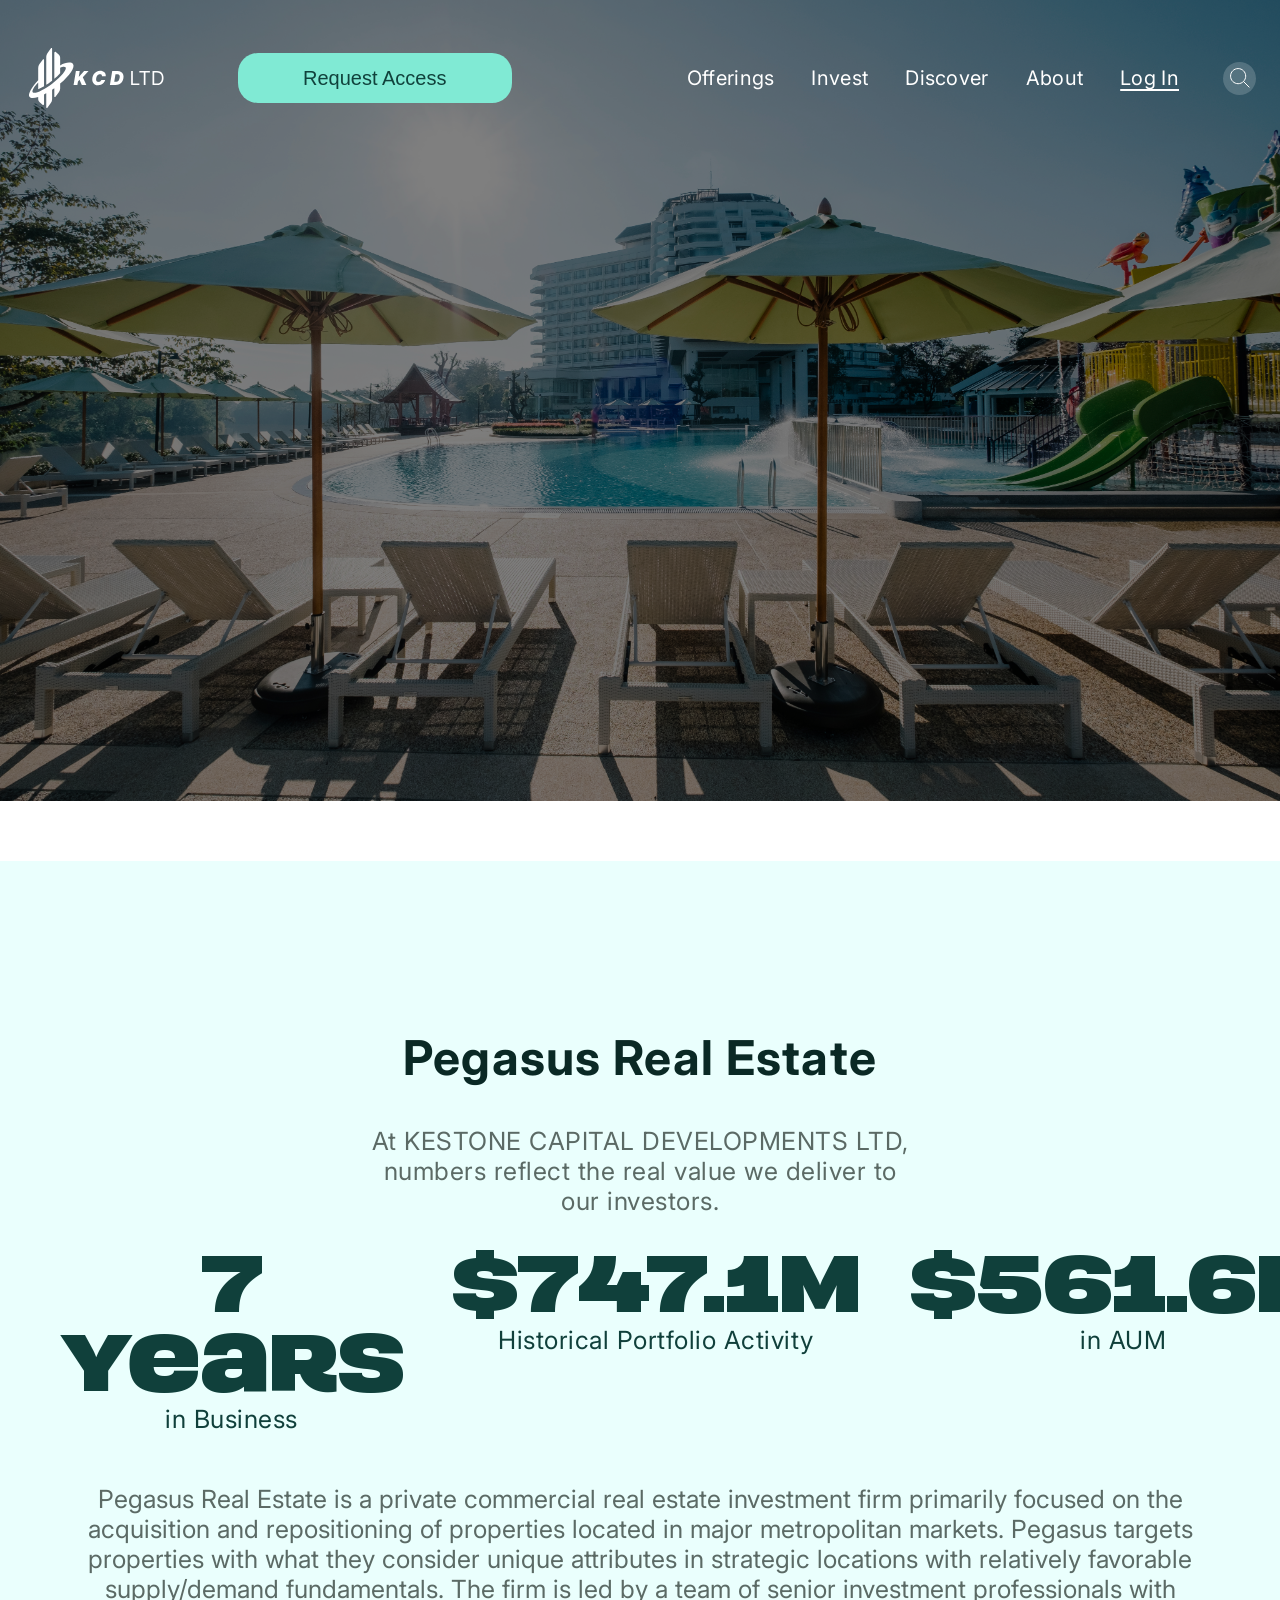
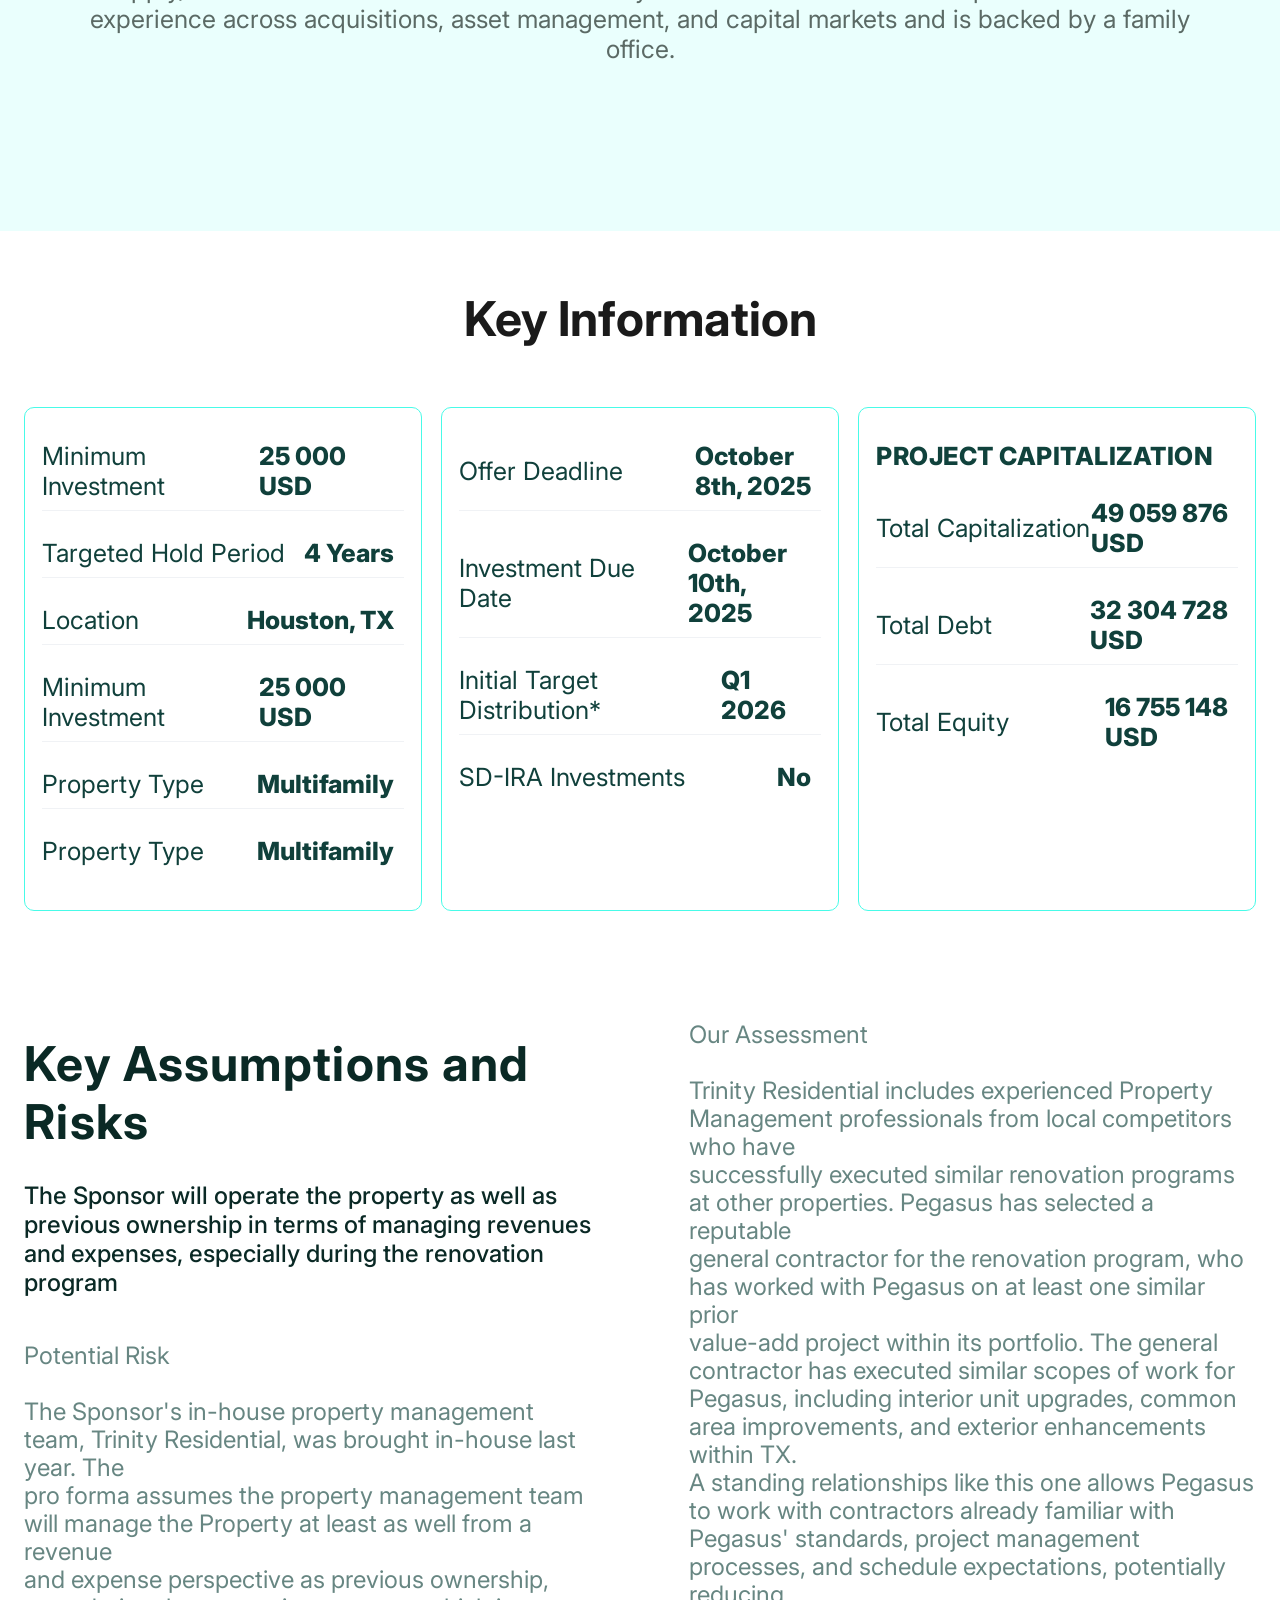
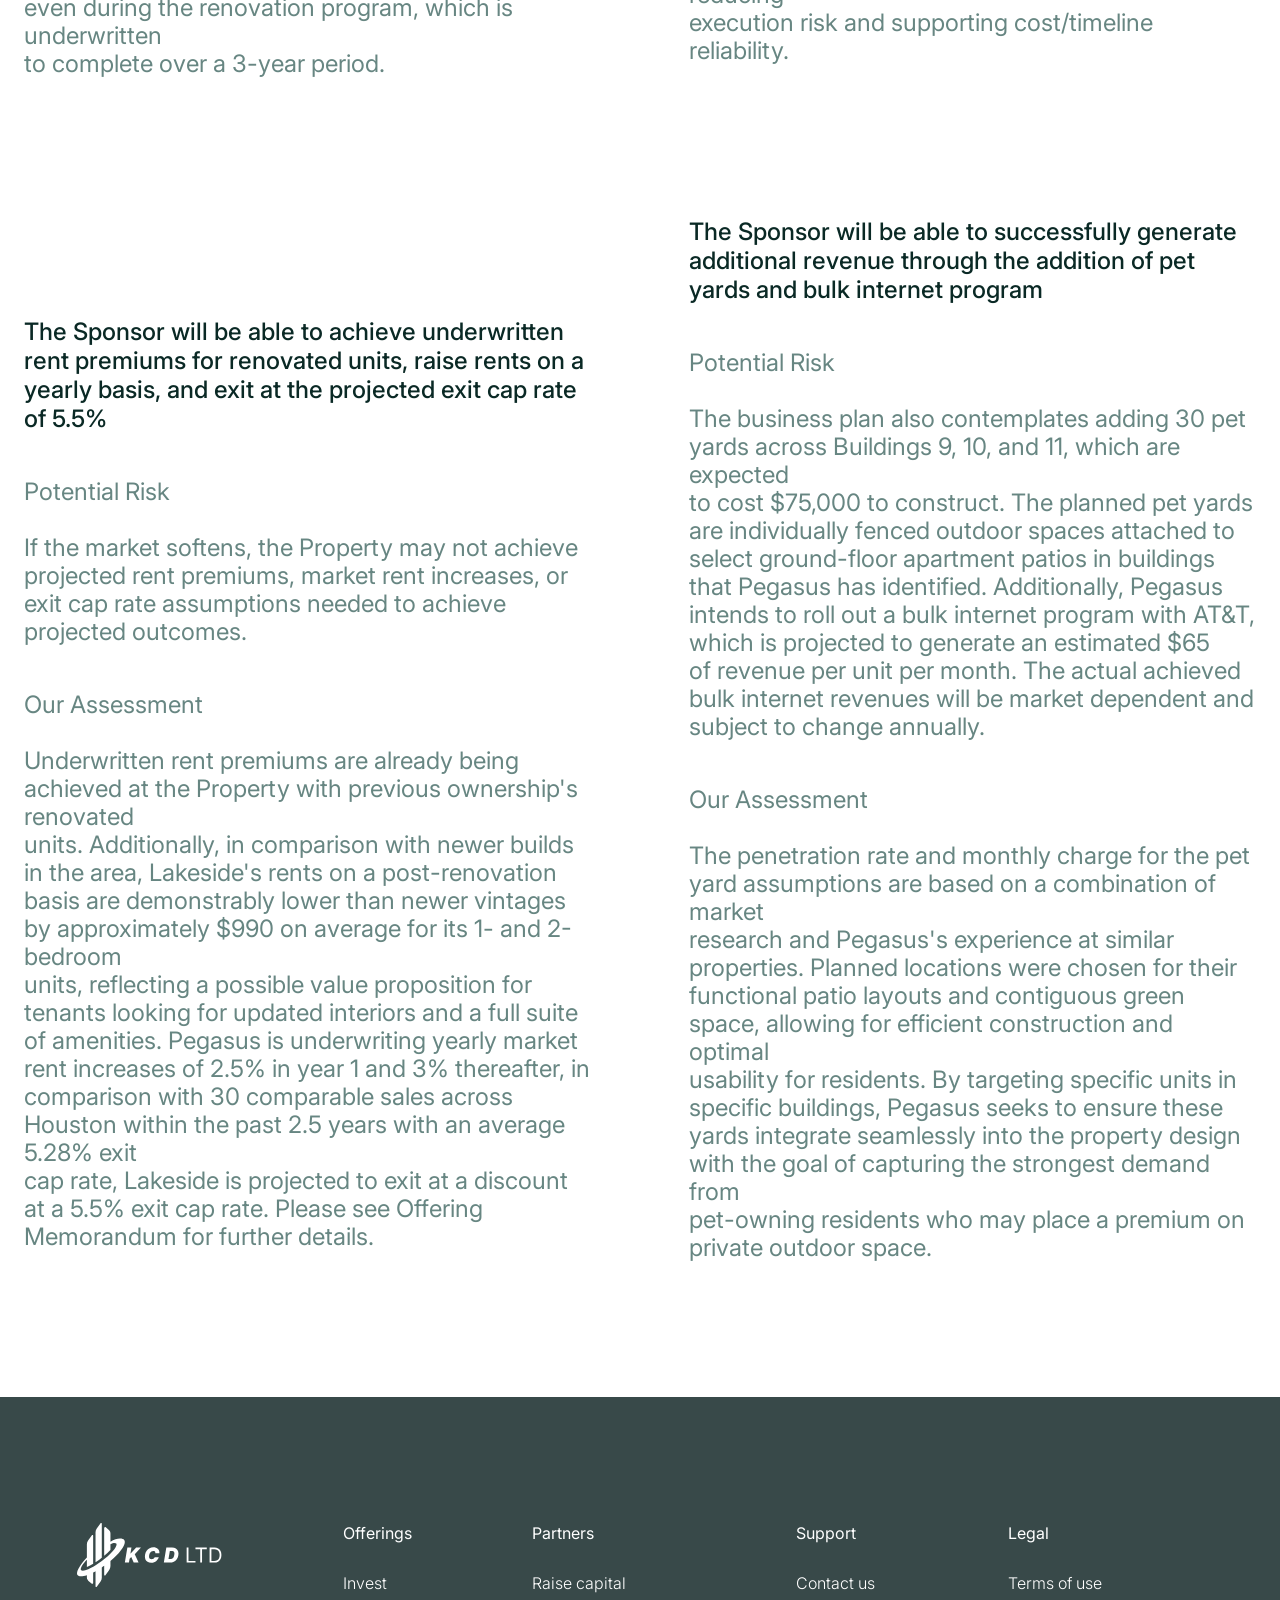
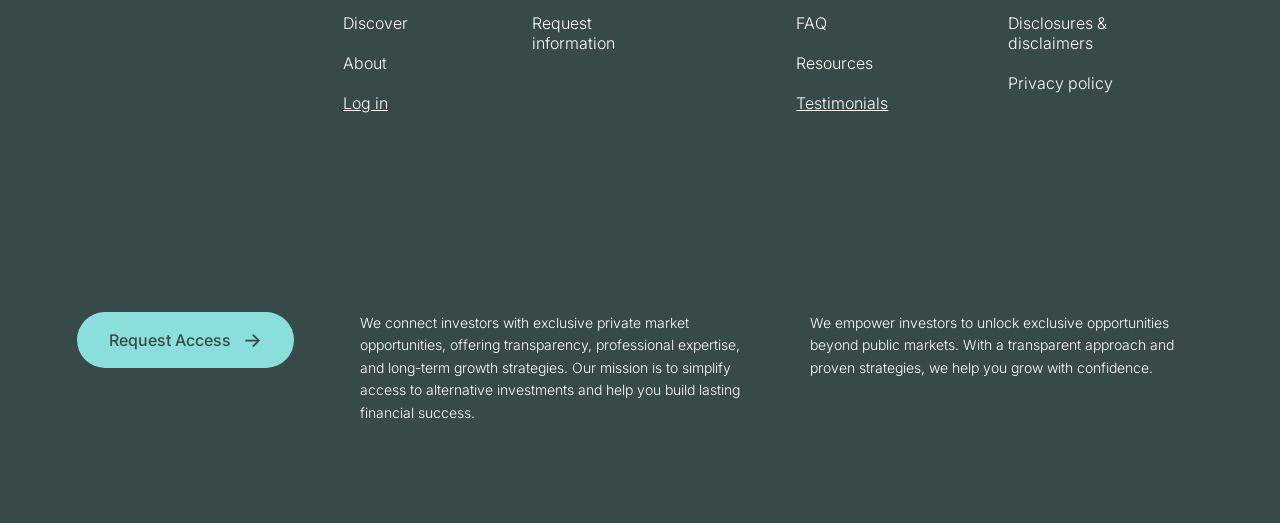
==== commit ae14b798: "fix3434" ====
--- a/frame33.html
+++ b/frame33.html
@@ -125,7 +125,6 @@
 
 
   <section class="key-information-section">
-    <div class="container">
       <h2 class="key-information-title">Key Information</h2>
 
       <div class="key-info-grid">
@@ -193,7 +192,6 @@
             <span class="info-value">16 755 148<br>USD</span>
           </div>
         </div>
-      </div>
     </div>
   </section>
 
--- a/css/common.css
+++ b/css/common.css
@@ -22,10 +22,10 @@
 /* Global 1920 content cap */
 .custom-container {
   width: 100%;
-  max-width: 1920px;
+  max-width: 1760px;
   margin: 0 auto;
-  padding-left: 80px;
-  padding-right: 80px;
+  padding-left: 24px;
+  padding-right: 24px;
 }
 
 .kv-container {
--- a/css/hero/hero2.css
+++ b/css/hero/hero2.css
@@ -26,6 +26,9 @@
   overflow: hidden;
   margin-bottom: 60px;
 }
+.hero-section.grad{
+  background: url(../../bg.jpg) center/cover no-repeat;
+}
 
 .hero-section::before {
   content: '';
@@ -34,7 +37,28 @@
   background: var(--hero-overlay);
   z-index: 1;
 }
-
+.hero-section.grad::before{
+  background: linear-gradient(270deg, rgba(0, 0, 0, 0) 4.03%, #0D5750 56.57%);
+
+}
+.hero-section.grad .hero-title{
+  bottom: 113px;
+  left: 50%;
+  transform: translateX(-50%);
+  position: absolute;
+  width: 100%;
+  max-width: 1744px;
+  padding: 0 24px;
+  z-index: 1;
+  margin: 0 auto;
+}
+.hero-section.grad h2{
+  color: var(--white);
+  font-size: 64px;
+  font-weight: 400;
+  line-height: 77px;
+  letter-spacing: 1.3px;
+}
 /* Navigation Bar */
 .navbar-custom {
   padding-block: 48px;
--- a/css/figure/figure2.css
+++ b/css/figure/figure2.css
@@ -6,9 +6,9 @@
     }
 
     .figs-container {
-      max-width: 1920px;
+      max-width: 1640px;
       margin: 0 auto;
-      padding: 0 164px;
+      padding: 0 24px;
     }
 
     .figs-head { 
--- a/css/key-section.css
+++ b/css/key-section.css
@@ -12,16 +12,16 @@
   line-height: 56px;
   text-align: center;
   color: #1a1a1a;
-  margin-bottom: 60px;
+  margin-bottom: 60px; 
 }
 
 .key-info-grid {
   display: grid;
   grid-template-columns: repeat(3, 1fr);
   gap: 19px;
-  max-width: 1920px;
+  max-width: 1760px;
   margin: 0 auto;
-  padding: 0 85px 0 80px;
+  padding: 0 24px;
 }
 
 /* Info Cards */
--- a/css/assumptions-risks.css
+++ b/css/assumptions-risks.css
@@ -2,8 +2,8 @@
     --ar-bg: #ffffff;
     --ar-head: #0A2925;
     --ar-text: #678682;
-    --ar-max: 1920px;
-    --ar-side: 266.5px;
+    --ar-max: 1435px;
+    --ar-side: 24px;
     --ar-gap-x: 97px;
     --ar-gap-y: 30px;
 }
@@ -15,7 +15,7 @@
 }
 
 .ar-wrap {
-    max-width: calc(var(--ar-max));
+    max-width: var(--ar-max);
     margin: 0 auto;
     padding: 110px var(--ar-side) 120px;
 }
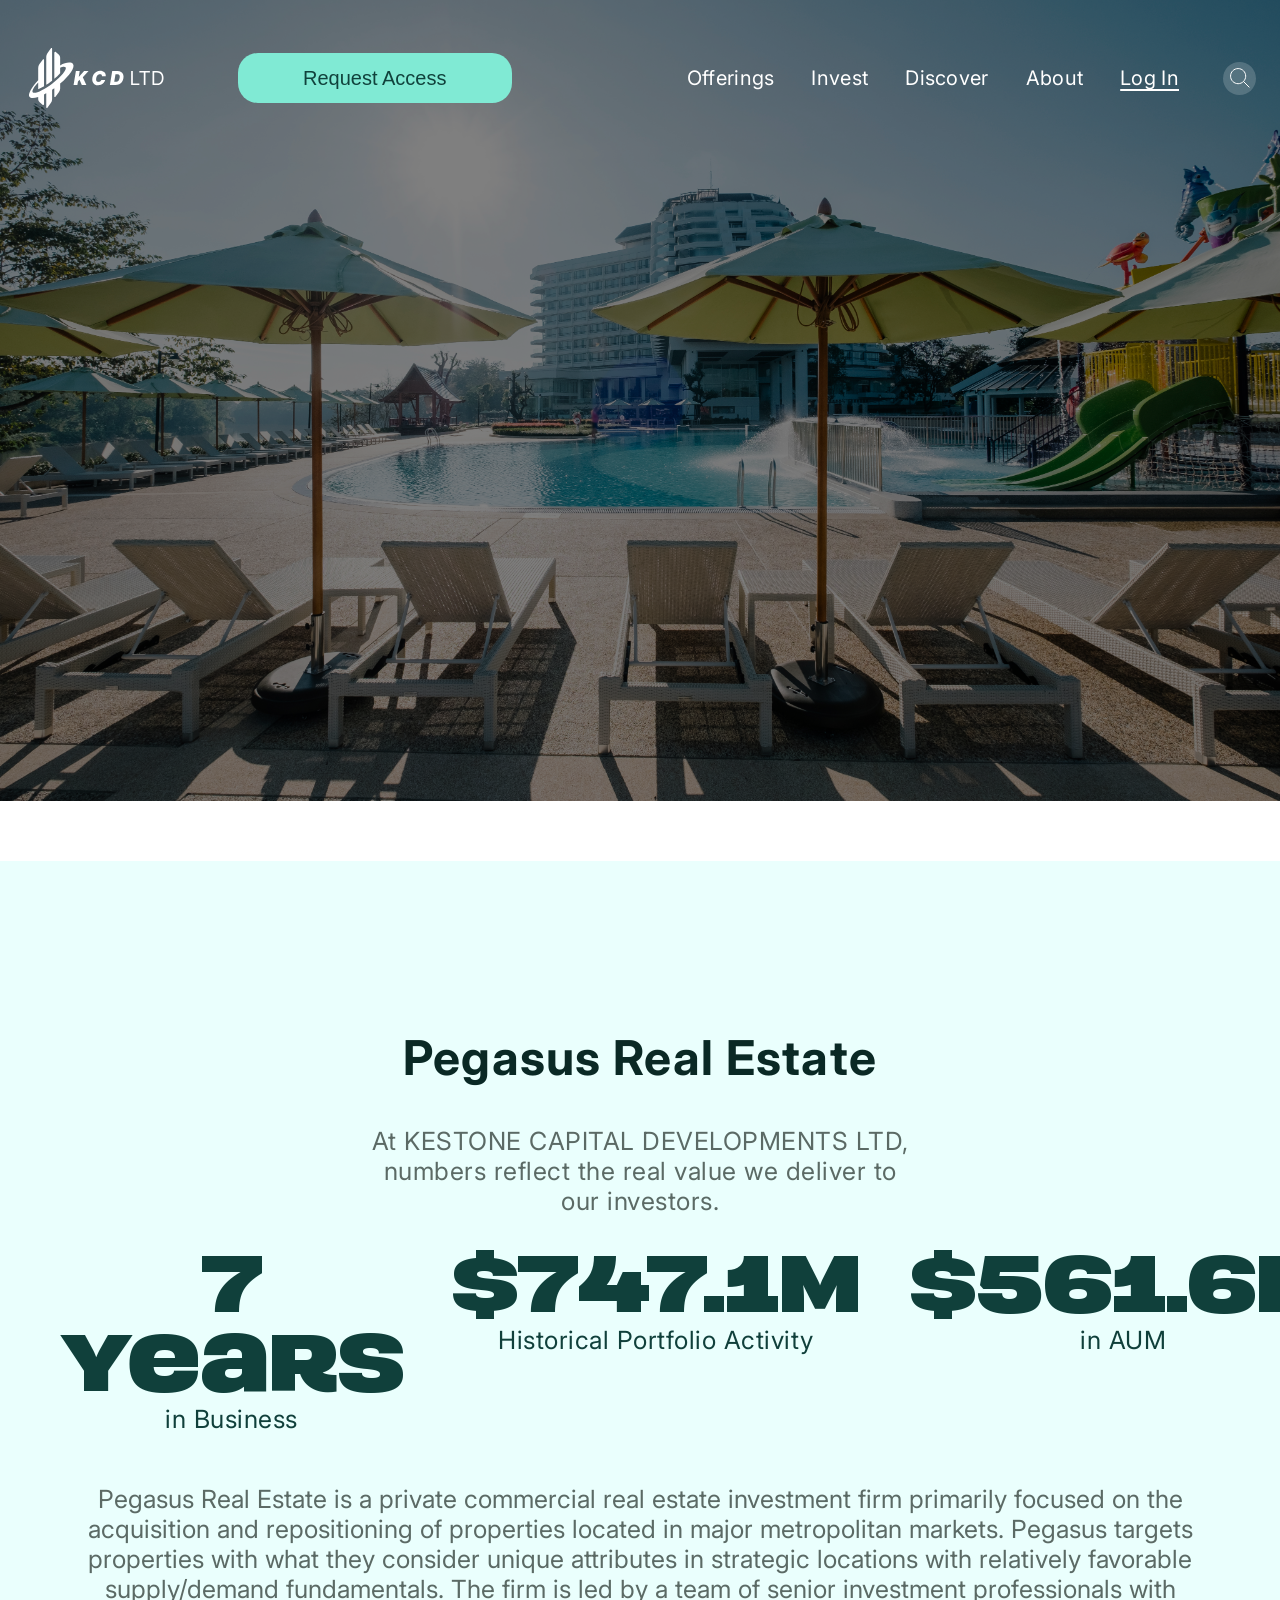
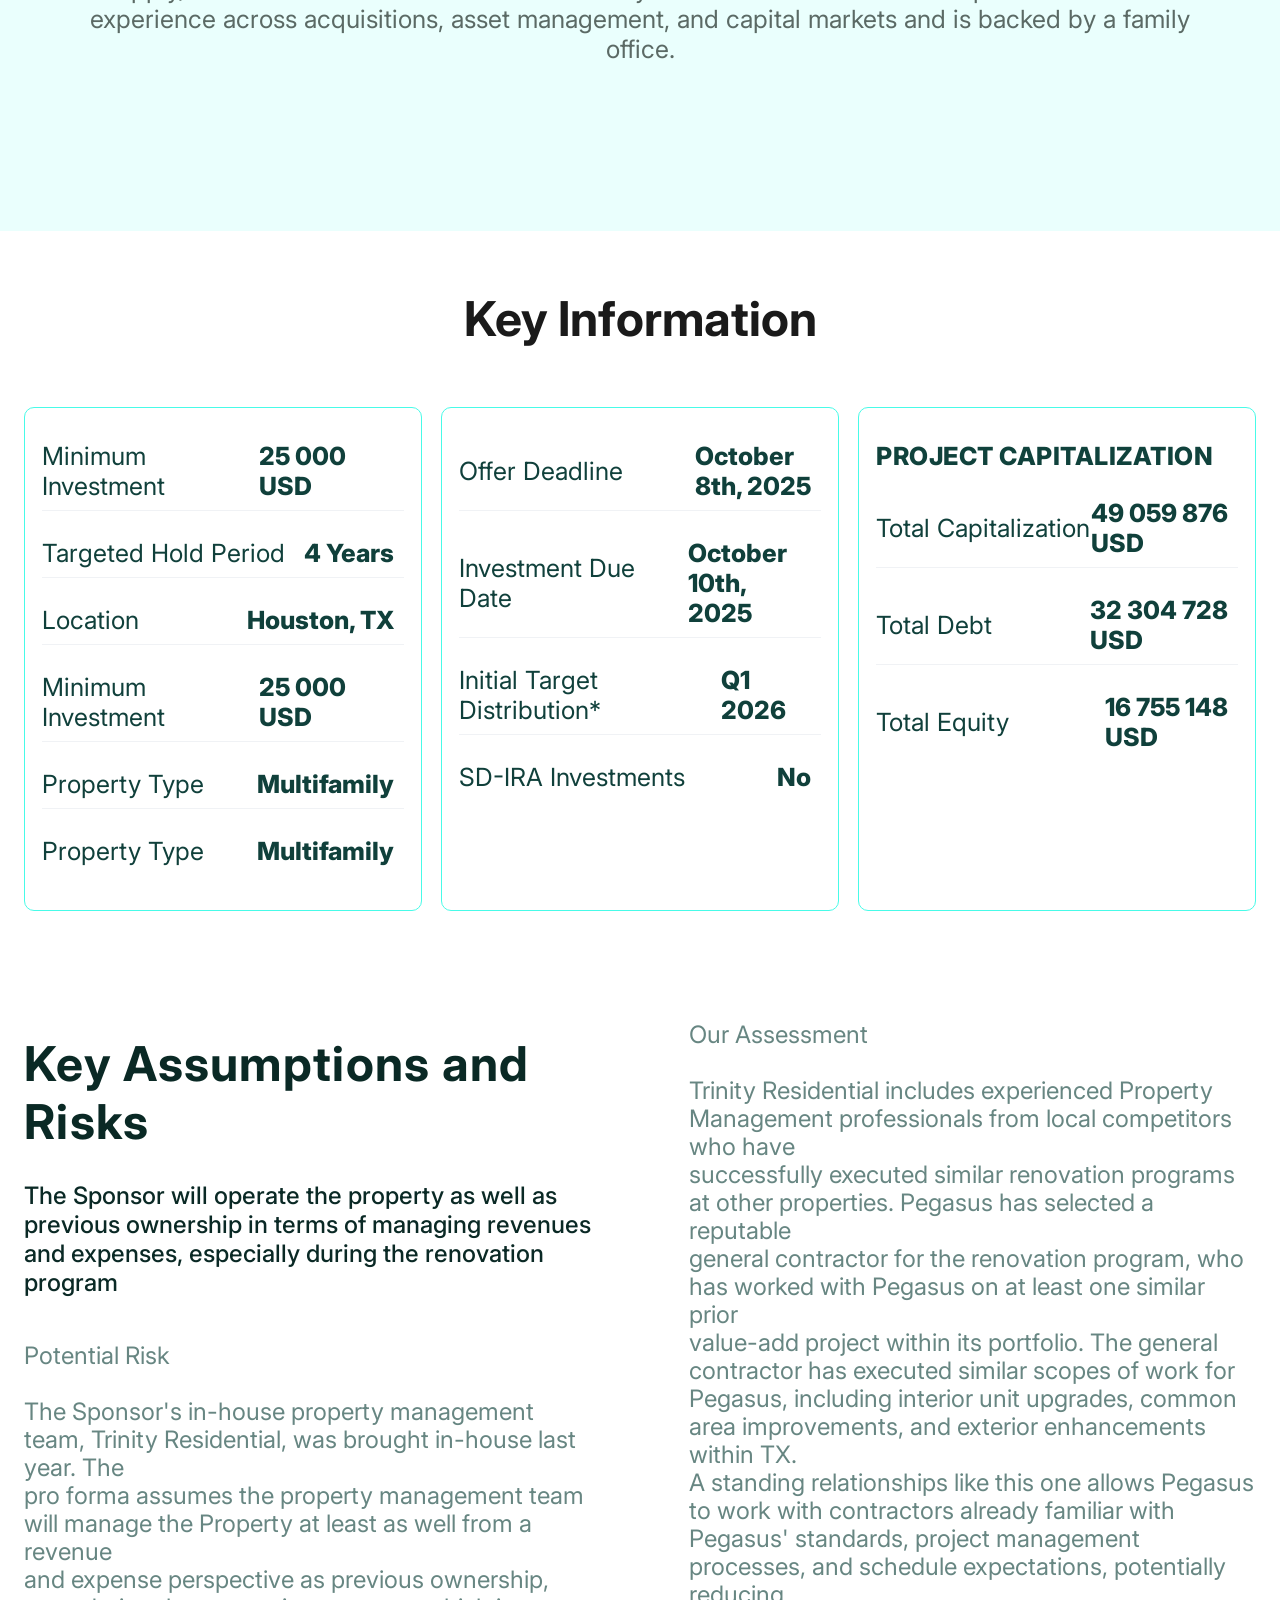
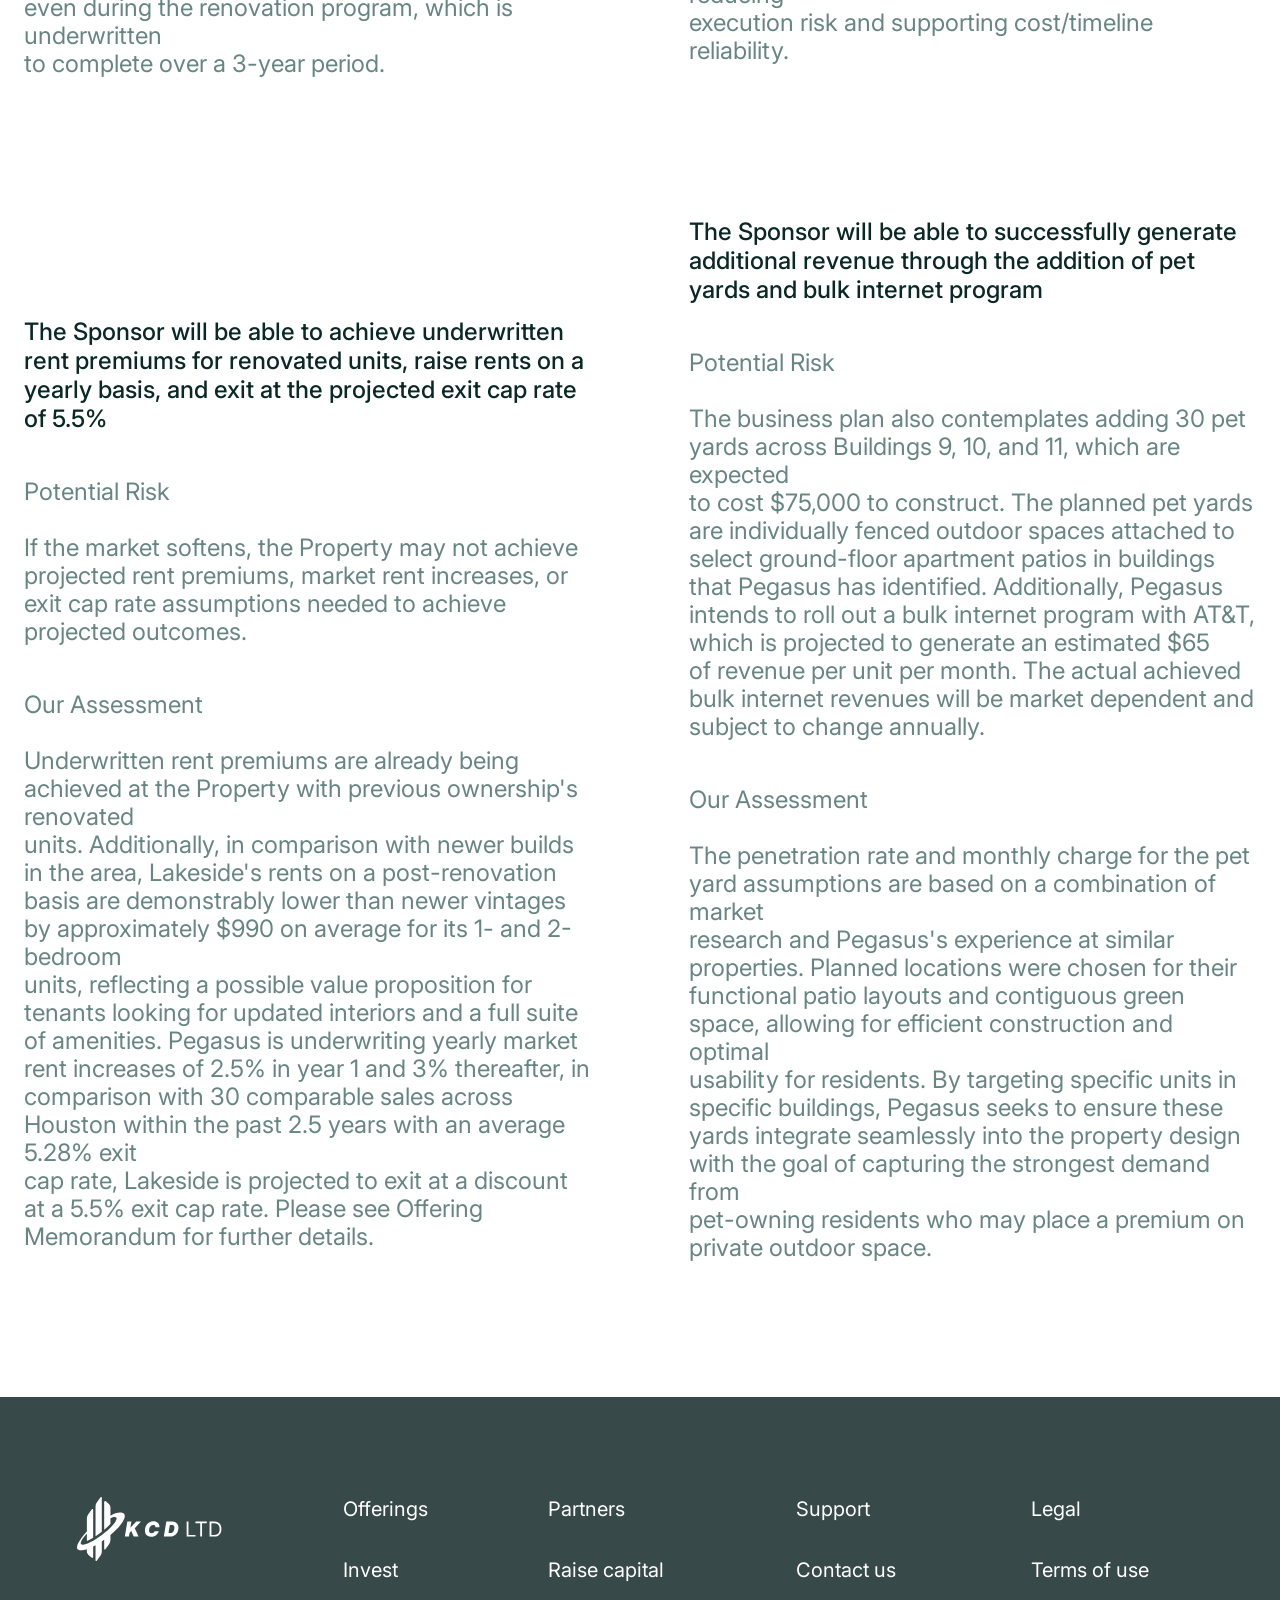
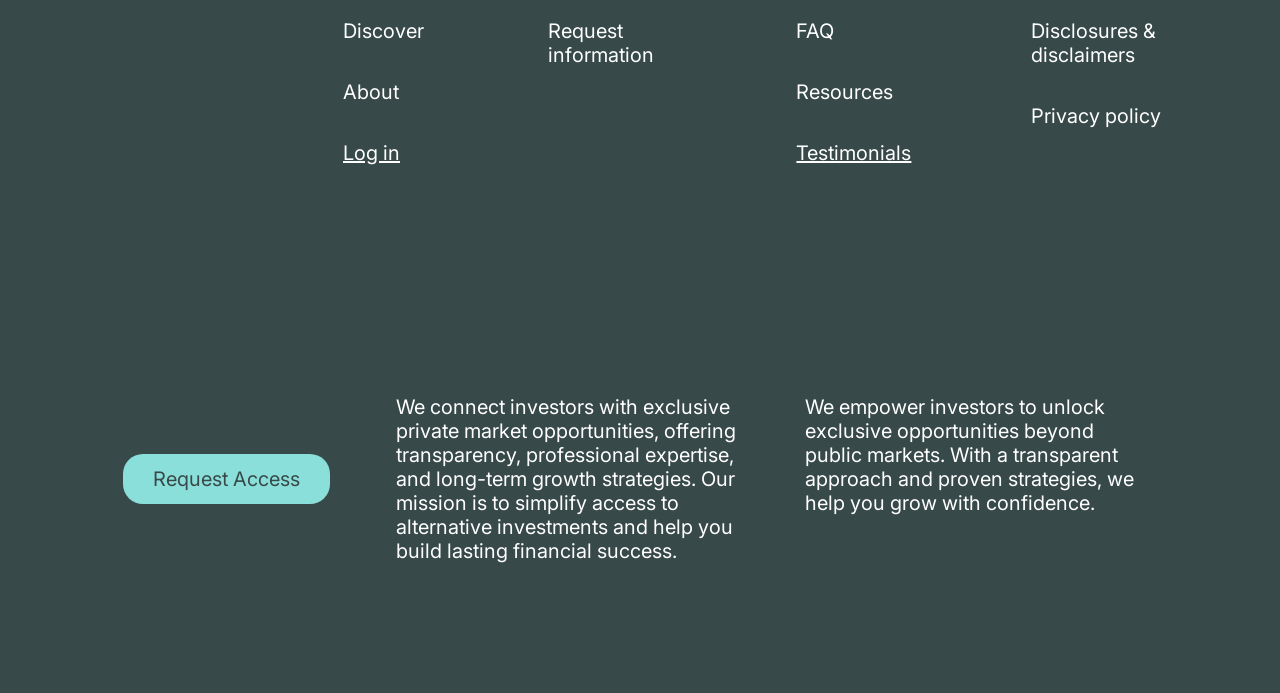
==== commit cd62f8c8: "end" ====
--- a/frame33.html
+++ b/frame33.html
@@ -300,7 +300,7 @@
       <div class="footer-top">
         <div class="footer-logo">
           <div class="logo">
-            <img src="logo.svg" alt="">
+            <img src="img/logo.svg" alt="">
           </div>
         </div>
 
--- a/css/common.css
+++ b/css/common.css
@@ -22,7 +22,7 @@
 /* Global 1920 content cap */
 .custom-container {
   width: 100%;
-  max-width: 1760px;
+  max-width: 1808px;
   margin: 0 auto;
   padding-left: 24px;
   padding-right: 24px;
--- a/css/hero/hero2.css
+++ b/css/hero/hero2.css
@@ -18,16 +18,15 @@
 /* Hero Section */
 .hero-section {
   /* exact same image behaviour, just explicit */
-  background: url(../../hero.jpg) center/cover no-repeat;
+  background: url(../../img/hero.jpg) center/cover no-repeat;
   height: 801px;
-  max-height: 801px;
   position: relative;
   color: var(--white);
   overflow: hidden;
   margin-bottom: 60px;
 }
 .hero-section.grad{
-  background: url(../../bg.jpg) center/cover no-repeat;
+  background: url(../../img/bg.jpg) center/cover no-repeat;
 }
 
 .hero-section::before {
@@ -47,7 +46,7 @@
   transform: translateX(-50%);
   position: absolute;
   width: 100%;
-  max-width: 1744px;
+  max-width: 1796px;
   padding: 0 24px;
   z-index: 1;
   margin: 0 auto;
--- a/css/footer.css
+++ b/css/footer.css
@@ -1,7 +1,7 @@
 footer {
     background-color: #384949;
     color: #ffffff;
-    padding: 126px 87px 99px 77px;
+    padding: 100px 87px 99px 77px;
 }
 
 .footer-container {
@@ -41,20 +41,21 @@
 .footer-column {
     display: flex;
     flex-direction: column;
-    gap: 20px;
+    gap: 37px;
+    line-height: 24px;
 }
 
 .footer-column-title {
-    font-size: 16px;
+    font-size: 20px;
     font-weight: 400;
-    margin-bottom: 10px;
+    /* margin-bottom: 10px; */
 }
 
 .footer-column a {
     color: #ffffff;
     text-decoration: none;
-    font-size: 16px;
-    font-weight: 300;
+    font-size: 20px;
+    font-weight: 400;
     transition: opacity 0.2s;
 }
 
@@ -68,6 +69,8 @@
 
 .footer-bottom {
     display: flex;
+    align-items: center;
+    padding: 31px 46px;
     gap: 66px;
 }
 
@@ -78,25 +81,26 @@
 .footer-btn {
     display: inline-flex;
     align-items: center;
-    gap: 12px;
+    gap: 40px;
     background-color: #8BDFDB;
     color: #384949;
-    padding: 16px 32px;
-    border-radius: 50px;
+    padding: 13px 30px;
+    border-radius: 20px;
     text-decoration: none;
-    font-size: 16px;
-    font-weight: 500;
+    font-size: 20px;
+    font-weight: 400;
     transition: background-color 0.2s;
+    /* width: 274px; */
 }
 
 .footer-btn:hover {
     background-color: #7BCFC9;
 }
 
-.footer-btn::after {
+/* .footer-btn::after {
     content: '→';
     font-size: 20px;
-}
+} */
 
 .footer-descriptions {
     display: flex;
@@ -105,9 +109,9 @@
 }
 
 .footer-description {
-    font-size: 14px;
-    line-height: 1.6;
-    font-weight: 300;
+    font-size: 20px;
+    line-height: 24px;
+    font-weight: 400;
     flex: 1;
 }
 
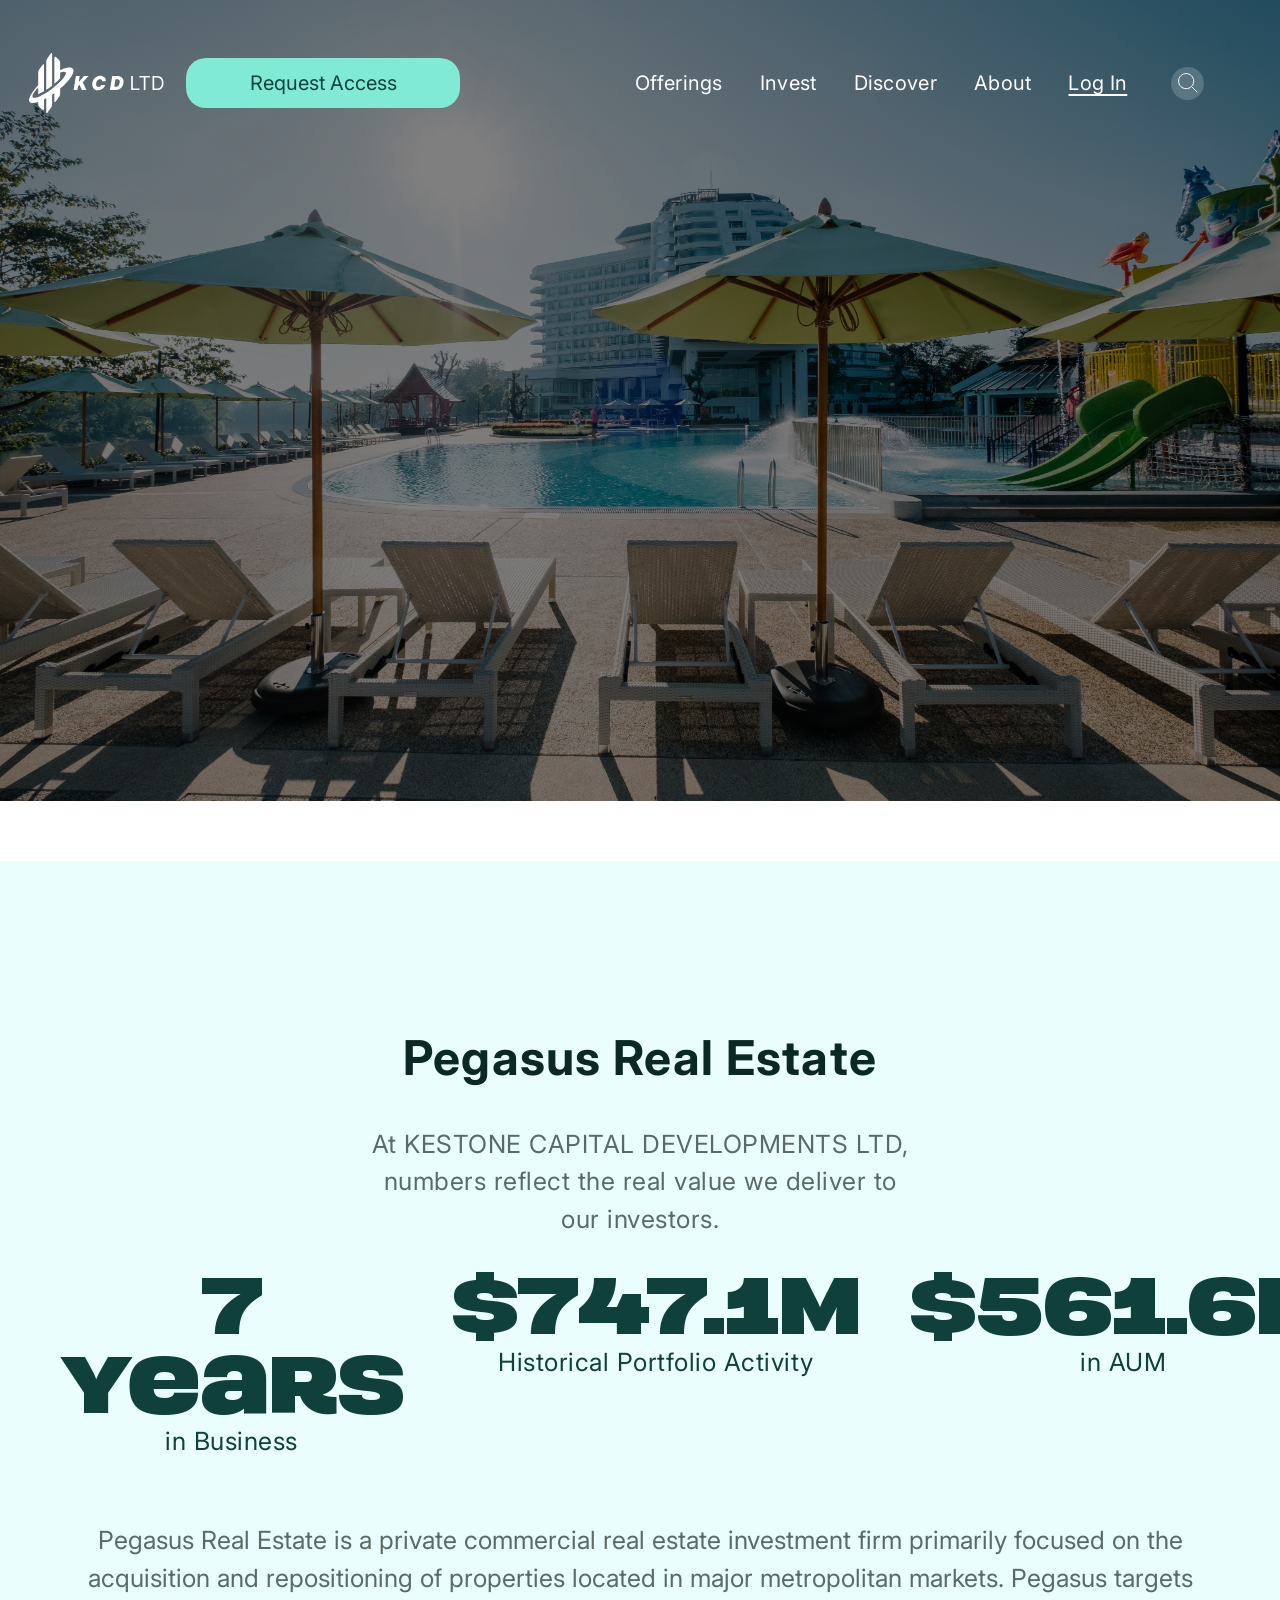
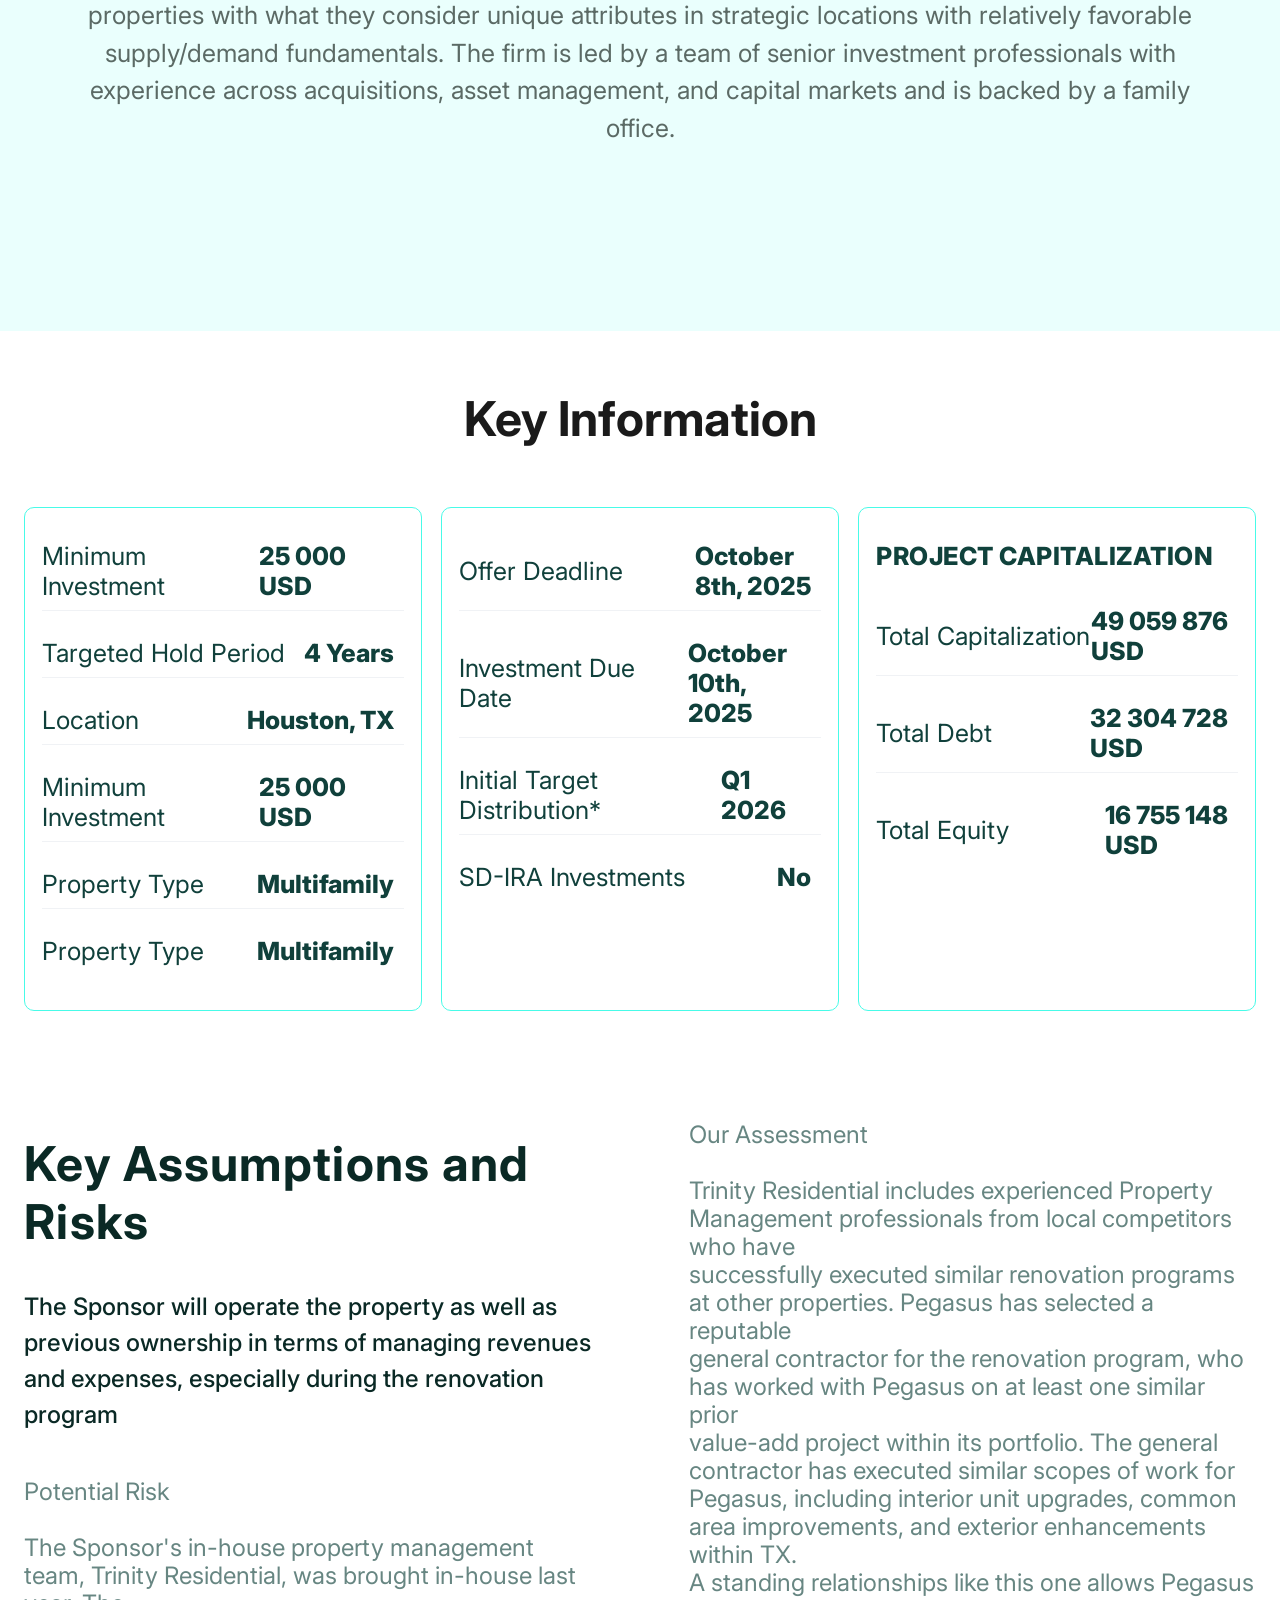
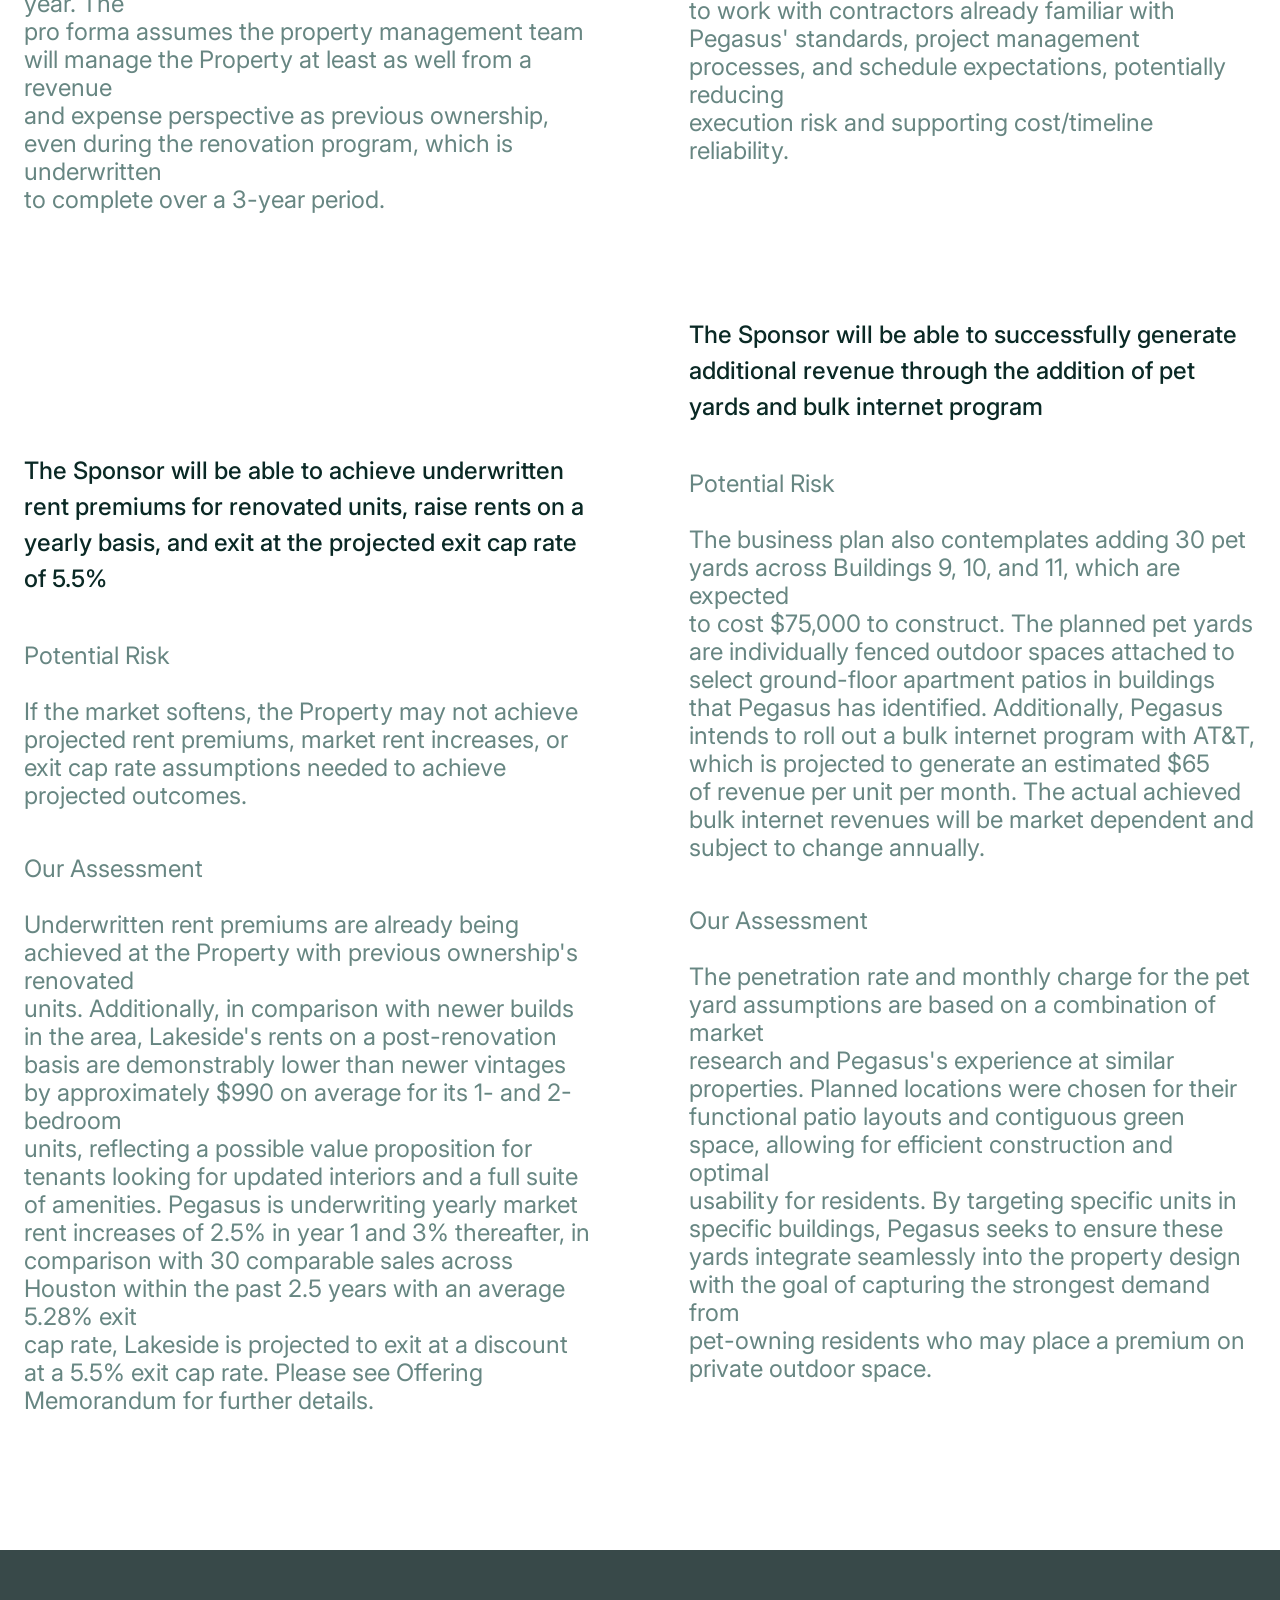
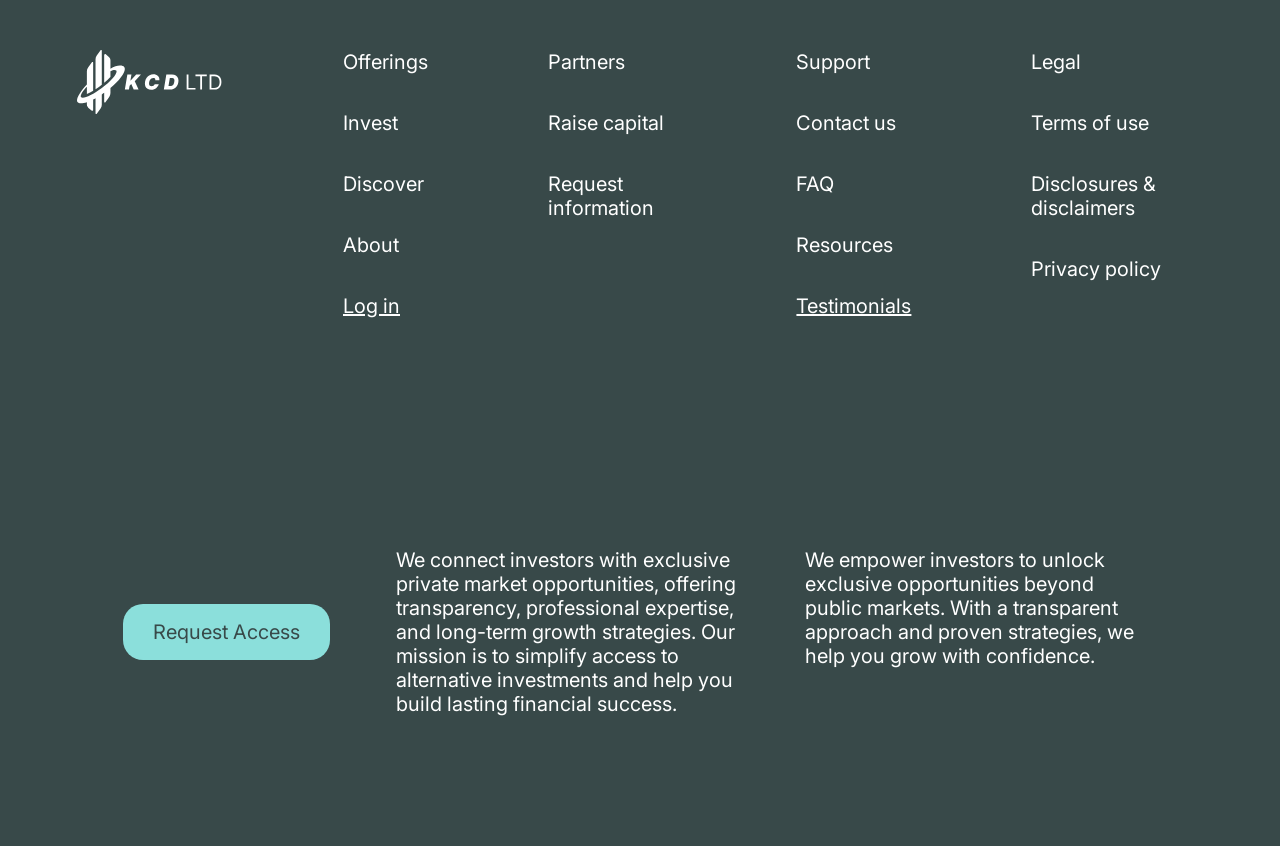
==== commit e632d12e: "Integrate Bootstrap navigation and assets" ====
--- a/frame33.html
+++ b/frame33.html
@@ -10,6 +10,8 @@
   <link
     href="https://fonts.googleapis.com/css2?family=Inter:ital,opsz,wght@0,14..32,100..900;1,14..32,100..900&display=swap"
     rel="stylesheet">
+  <link href="https://cdn.jsdelivr.net/npm/bootstrap@5.3.3/dist/css/bootstrap.min.css" rel="stylesheet"
+    integrity="sha384-QWTKZyjpPEjISv5WaRU9OFeRpok6YctnYmDr5pNlyT2bRjXh0JMhjY6hW+ALEwIH" crossorigin="anonymous">
   <link rel="stylesheet" href="css/common.css">
   <link rel="stylesheet" href="css/hero/hero2.css">
   <link rel="stylesheet" href="css/figure/figure2.css">
@@ -20,63 +22,40 @@
 
 <body>
   <div class="hero-section">
-  <nav class="navbar-custom" role="navigation" aria-label="Primary">
-    <div class="custom-container"><!-- залишаю як є -->
-      <div class="navbar-content">
-        <a class="navbar-brand" href="#" aria-label="Homepage">
+  <nav class="navbar navbar-expand-lg navbar-dark navbar-custom" aria-label="Primary">
+    <div class="container-xxl">
+      <a class="navbar-brand" href="#" aria-label="Homepage">
           <svg width="451" height="199" viewBox="0 0 451 199" fill="none" xmlns="http://www.w3.org/2000/svg" role="img" aria-hidden="true" focusable="false">
-            
+
             <!-- SVG paths залишені без змін -->
             <path d="M76.5621 108.261L76.5511 2.1074C76.5512 1.66148 76.4098 1.22703 76.1472 0.866572C75.8847 0.506117 75.5146 0.238234 75.0902 0.101497C74.6657 -0.0352401 74.2089 -0.0337793 73.7853 0.105647C73.3617 0.245074 72.9933 0.515278 72.7331 0.877391L61.0261 17.1414C58.5451 20.5921 57.2097 24.7344 57.2081 28.9844V122.207C61.8911 119.152 66.7811 115.73 71.7931 111.947C73.4071 110.729 74.9968 109.501 76.5621 108.261Z" fill="white"/>
             <path d="M145.893 52.7354C140.993 46.2464 122.217 45.7354 103.293 58.0814V32.6304C103.291 30.5777 102.851 28.5491 102.002 26.6801C101.153 24.8111 99.9153 23.1448 98.3711 21.7924L88.8611 13.4834C88.4316 13.1082 87.9031 12.8646 87.3389 12.7816C86.7746 12.6987 86.1984 12.78 85.6791 13.0159C85.1598 13.2517 84.7194 13.632 84.4104 14.1114C84.1015 14.5908 83.9372 15.1491 83.9371 15.7194V102.219C90.7528 96.4964 97.1678 90.3125 103.137 83.7114C103.188 83.6544 103.237 83.5974 103.288 83.5394V65.7404C113.027 60.1844 119.448 61.5564 121.308 64.0244C126.83 71.3384 106.862 95.7134 76.7141 118.467C46.5661 141.221 17.6481 153.738 12.1301 146.423C9.01508 142.297 17.7021 127.091 30.4761 114.584V136.832C37.1566 133.959 43.6248 130.614 49.8321 126.825V39.2254C49.8322 38.7794 49.6909 38.3448 49.4284 37.9841C49.1659 37.6235 48.7958 37.3555 48.3713 37.2185C47.9468 37.0816 47.4898 37.0828 47.066 37.2221C46.6423 37.3613 46.2736 37.6314 46.0131 37.9934L34.2951 54.2774C31.8137 57.728 30.4779 61.8703 30.4761 66.1204V107.157C9.49409 128.473 -4.52393 154.057 1.34307 161.824C5.49507 167.324 16.2131 167.111 30.4761 162.324V169.275C30.4784 171.328 30.9187 173.357 31.7675 175.226C32.6162 177.095 33.854 178.762 35.3981 180.114L44.9141 188.42C45.3433 188.796 45.8716 189.04 46.4357 189.123C46.9999 189.206 47.576 189.125 48.0952 188.889C48.6144 188.653 49.0547 188.273 49.3635 187.793C49.6722 187.314 49.8363 186.756 49.8361 186.185V154.085C52.2481 152.873 54.7058 151.573 57.2091 150.185V196.762C57.209 197.208 57.3504 197.643 57.6129 198.003C57.8754 198.364 58.2456 198.632 58.67 198.768C59.0944 198.905 59.5513 198.904 59.9749 198.764C60.3984 198.625 60.7669 198.354 61.0271 197.992L72.7451 181.71C75.2266 178.26 76.562 174.117 76.5631 169.867V138.307C79.0104 136.66 81.4681 134.951 83.9361 133.181V160.863C83.9364 161.309 84.0782 161.744 84.341 162.104C84.6039 162.465 84.9742 162.733 85.3988 162.869C85.8235 163.006 86.2805 163.005 86.7042 162.865C87.1279 162.726 87.4966 162.456 87.7571 162.093L99.4731 145.807C101.953 142.356 103.289 138.214 103.291 133.964V118.074C135.204 90.9924 153.814 63.2314 145.893 52.7354Z" fill="white"/>
             <path d="M147.804 122.935L155.532 76.3895H168.168L165.077 95.2076H165.713L182.804 76.3895H197.532L178.441 97.1167L190.168 122.935H175.077L167.622 105.48L162.441 111.026L160.441 122.935H147.804ZM254.532 93.844H241.895C241.986 92.7682 241.926 91.7985 241.713 90.9349C241.501 90.0713 241.138 89.3288 240.622 88.7076C240.107 88.0713 239.433 87.5864 238.6 87.2531C237.766 86.9198 236.774 86.7531 235.622 86.7531C233.41 86.7531 231.433 87.3061 229.691 88.4122C227.948 89.5031 226.501 91.0713 225.35 93.1167C224.198 95.147 223.38 97.5713 222.895 100.389C222.471 103.117 222.456 105.382 222.85 107.185C223.259 108.988 224.054 110.336 225.236 111.23C226.433 112.124 227.986 112.571 229.895 112.571C231.168 112.571 232.335 112.42 233.395 112.117C234.471 111.814 235.426 111.382 236.259 110.821C237.107 110.246 237.827 109.564 238.418 108.776C239.024 107.973 239.486 107.086 239.804 106.117H252.532C252.047 108.086 251.183 110.102 249.941 112.162C248.698 114.208 247.092 116.094 245.122 117.821C243.153 119.533 240.835 120.92 238.168 121.98C235.501 123.041 232.501 123.571 229.168 123.571C224.804 123.571 221.039 122.617 217.872 120.708C214.721 118.799 212.433 116.011 211.009 112.344C209.6 108.677 209.319 104.208 210.168 98.9349C211.016 93.844 212.691 89.5788 215.191 86.1395C217.691 82.7001 220.729 80.1091 224.304 78.3667C227.88 76.6243 231.683 75.7531 235.713 75.7531C238.759 75.7531 241.486 76.1546 243.895 76.9576C246.319 77.7607 248.357 78.9349 250.009 80.4804C251.676 82.0107 252.903 83.897 253.691 86.1395C254.479 88.3819 254.759 90.9501 254.532 93.844ZM286.424 122.935H268.242L275.969 76.3895H293.424C298.212 76.3895 302.212 77.3516 305.424 79.2758C308.636 81.2001 310.916 83.9501 312.265 87.5258C313.613 91.1016 313.878 95.3591 313.06 100.299C312.272 105.056 310.674 109.124 308.265 112.503C305.871 115.882 302.81 118.465 299.083 120.253C295.371 122.041 291.151 122.935 286.424 122.935ZM282.651 112.208H287.242C289.545 112.208 291.598 111.806 293.401 111.003C295.219 110.185 296.734 108.821 297.946 106.912C299.174 104.988 300.06 102.359 300.605 99.0258C301.121 95.8743 301.105 93.4425 300.56 91.7304C300.015 90.0031 298.977 88.8061 297.446 88.1395C295.916 87.4576 293.939 87.1167 291.515 87.1167H286.833L282.651 112.208ZM338.725 122.935V76.3895H344.361V117.935H365.997V122.935H338.725ZM365.992 81.3895V76.3895H400.901V81.3895H386.265V122.935H380.628V81.3895H365.992ZM423.963 122.935H409.6V76.3895H424.6C429.115 76.3895 432.979 77.3213 436.191 79.1849C439.403 81.0334 441.865 83.6925 443.577 87.1622C445.289 90.6167 446.145 94.7531 446.145 99.5713C446.145 104.42 445.282 108.594 443.554 112.094C441.827 115.579 439.312 118.261 436.009 120.139C432.706 122.003 428.691 122.935 423.963 122.935ZM415.236 117.935H423.6C427.448 117.935 430.638 117.192 433.168 115.708C435.698 114.223 437.585 112.109 438.827 109.367C440.069 106.624 440.691 103.359 440.691 99.5713C440.691 95.8137 440.077 92.5788 438.85 89.8667C437.622 87.1395 435.789 85.0485 433.35 83.594C430.91 82.1243 427.872 81.3895 424.236 81.3895H415.236V117.935Z" fill="white"/>
           </svg>
         </a>
-
-        <!-- Desktop Navigation -->
-        <div class="desktop-nav">
-          <div class="navbar-right">
-            <div class="navbar-center">
-              <button class="btn-request-nav" type="button">Request Access</button>
-            </div>
-            <a class="nav-link-custom" href="#offerings">Offerings</a>
-            <a class="nav-link-custom" href="#invest">Invest</a>
-            <a class="nav-link-custom" href="#discover">Discover</a>
-            <a class="nav-link-custom" href="#about">About</a>
-            <a class="nav-link-custom login" href="#login">Log In</a>
-
-            <!-- Search icon made keyboard-accessible without visual change -->
-            <div class="search-icon" role="button" tabindex="0" aria-label="Open search">
-              <svg width="20" height="20" viewBox="0 0 20 20" fill="none" xmlns="http://www.w3.org/2000/svg" aria-hidden="true" focusable="false">
-                <path d="M8.125 15.6875C12.3017 15.6875 15.6875 12.3017 15.6875 8.125C15.6875 3.94835 12.3017 0.5625 8.125 0.5625C3.94835 0.5625 0.5625 3.94835 0.5625 8.125C0.5625 12.3017 3.94835 15.6875 8.125 15.6875Z" stroke="white"/>
-                <path d="M13.625 13.625L19.125 19.125" stroke="white" stroke-linecap="round" stroke-linejoin="round"/>
-              </svg>
-            </div>
-          </div>
-        </div>
-
-        <!-- Mobile Menu Toggle -->
-        <button
-          class="mobile-menu-toggle"
-          type="button"
-          aria-label="Toggle menu"
-          aria-controls="mobileNav"
-          aria-expanded="false"
-          onclick="toggleMobileMenu(this)">
-          <div class="hamburger" aria-hidden="true">
-            <span></span><span></span><span></span>
-          </div>
-        </button>
-      </div>
-
-      <!-- Mobile Navigation -->
-      <div class="mobile-nav" id="mobileNav">
-        <button class="btn-request-nav" type="button">Request Access</button>
-        <a class="nav-link-custom" href="#offerings">Offerings</a>
-        <a class="nav-link-custom" href="#invest">Invest</a>
-        <a class="nav-link-custom" href="#discover">Discover</a>
-        <a class="nav-link-custom" href="#about">About</a>
-        <a class="nav-link-custom login" href="#login">Log In</a>
+      <button class="navbar-toggler" type="button" data-bs-toggle="collapse" data-bs-target="#primaryNav"
+        aria-controls="primaryNav" aria-expanded="false" aria-label="Toggle navigation">
+        <span class="navbar-toggler-icon"></span>
+      </button>
+      <div class="collapse navbar-collapse justify-content-lg-end" id="primaryNav">
+        <div class="navbar-links d-flex flex-column flex-lg-row align-items-lg-center w-100">
+          <button class="btn btn-request-nav" type="button">Request Access</button>
+          <ul class="navbar-nav flex-column flex-lg-row align-items-lg-center">
+            <li class="nav-item"><a class="nav-link nav-link-custom" href="#offerings">Offerings</a></li>
+            <li class="nav-item"><a class="nav-link nav-link-custom" href="#invest">Invest</a></li>
+            <li class="nav-item"><a class="nav-link nav-link-custom" href="#discover">Discover</a></li>
+            <li class="nav-item"><a class="nav-link nav-link-custom" href="#about">About</a></li>
+            <li class="nav-item"><a class="nav-link nav-link-custom login" href="#login">Log In</a></li>
+          </ul>
+
+          <!-- Search icon made keyboard-accessible without visual change -->
+          <div class="search-icon" role="button" tabindex="0" aria-label="Open search">
+            <svg width="20" height="20" viewBox="0 0 20 20" fill="none" xmlns="http://www.w3.org/2000/svg" aria-hidden="true" focusable="false">
+              <path d="M8.125 15.6875C12.3017 15.6875 15.6875 12.3017 15.6875 8.125C15.6875 3.94835 12.3017 0.5625 8.125 0.5625C3.94835 0.5625 0.5625 3.94835 0.5625 8.125C0.5625 12.3017 3.94835 15.6875 8.125 15.6875Z" stroke="white"/>
+              <path d="M13.625 13.625L19.125 19.125" stroke="white" stroke-linecap="round" stroke-linejoin="round"/>
+            </svg>
+          </div>
+        </div>
       </div>
     </div>
   </nav>
@@ -355,6 +334,9 @@
       </div>
     </div>
   </footer>
+  <script src="https://cdn.jsdelivr.net/npm/bootstrap@5.3.3/dist/js/bootstrap.bundle.min.js"
+    integrity="sha384-YvpcrYf0tY3lHB60NNkmXc5s9fDVZLESaAA55NDzOxhy9GkcIdslK1eN7N6jIeHz"
+    crossorigin="anonymous"></script>
 </body>
 
-</html>+</html>
--- a/css/common.css
+++ b/css/common.css
@@ -20,13 +20,16 @@
 }
 
 /* Global 1920 content cap */
-.custom-container {
-  width: 100%;
-  max-width: 1808px;
-  margin: 0 auto;
-  padding-left: 24px;
-  padding-right: 24px;
-}
+.container-xxl {
+  padding-left: 24px;
+  padding-right: 24px;
+}
+
+@media (min-width: 1400px) {
+  .container-xxl {
+    max-width: 1808px;
+  }
+}
 
 .kv-container {
   width: 100%;
@@ -38,21 +41,21 @@
   padding-bottom: 48px;
 }
 
-.figs-section .custom-container {
-  max-width: 1920px;
-  margin: 0 auto;
-  padding-left: 104px;
-  padding-right: 80px;
-  padding-top: 72px;
-  padding-bottom: 72px;
-}
-
-.impact-section .custom-container {
-  max-width: 1920px;
-  margin: 0 auto;
-  padding-top: 88px;
-  padding-bottom: 88px;
-}
+.figs-section .container-xxl {
+  max-width: 1920px;
+  margin: 0 auto;
+  padding-left: 104px;
+  padding-right: 80px;
+  padding-top: 72px;
+  padding-bottom: 72px;
+}
+
+.impact-section .container-xxl {
+  max-width: 1920px;
+  margin: 0 auto;
+  padding-top: 88px;
+  padding-bottom: 88px;
+}
 
 .cta-inner {
   position: relative;
--- a/css/hero/hero2.css
+++ b/css/hero/hero2.css
@@ -66,12 +66,6 @@
   /* above overlay */
 }
 
-.navbar-content {
-  display: flex;
-  justify-content: space-between;
-  align-items: center;
-}
-
 /* brand svg keeps exact size */
 .navbar-brand svg {
   width: 146px;
@@ -79,37 +73,44 @@
   display: block;
 }
 
-/* Logo Icon (if needed) */
-.logo-icon {
-  width: 32px;
-  height: 32px;
-  position: relative;
-}
-
-.logo-icon::before {
-  content: "";
-  position: absolute;
-  inset: 0;
-  background-color: var(--white);
-  clip-path: polygon(0 0, 30% 0, 30% 60%, 60% 60%, 60% 30%, 100% 30%, 100% 100%, 0 100%);
-}
-
-/* Navigation Layout */
-.desktop-nav {
+.navbar-toggler {
+  border: 1px solid rgba(255, 255, 255, 0.5);
+  padding: 8px 12px;
+  border-radius: 4px;
+}
+
+.navbar-toggler:focus {
+  box-shadow: 0 0 0 0.2rem rgba(255, 255, 255, 0.25);
+}
+
+.navbar-toggler-icon {
+  background-image: linear-gradient(var(--white), var(--white)),
+    linear-gradient(var(--white), var(--white)),
+    linear-gradient(var(--white), var(--white));
+  background-repeat: no-repeat;
+  background-position: 0 0, 0 7px, 0 14px;
+  background-size: 24px 2px, 24px 2px, 24px 2px;
+  width: 24px;
+  height: 16px;
+}
+
+.navbar-links {
   display: flex;
-  align-items: center;
-  width: 100%;
-}
-
-.navbar-center {
-  margin-right: 138px;
-}
-
-.navbar-right {
+  flex-direction: column;
+  gap: 16px;
+}
+
+.navbar-links .navbar-nav {
   display: flex;
-  align-items: center;
-  gap: 37px;
-  margin-left: auto;
+  flex-direction: column;
+  gap: 0;
+  margin: 0;
+  padding: 0;
+  align-items: flex-start;
+}
+
+.navbar-links .navbar-nav .nav-link {
+  padding: 0;
 }
 
 /* Request Access Button (Navigation) */
@@ -179,75 +180,48 @@
 }
 
 /* ============================================
-   Mobile Navigation
-   ============================================ */
-.mobile-menu-toggle {
-  display: none;
-  background: none;
-  border: 1px solid rgba(255, 255, 255, 0.5);
-  padding: 8px 12px;
-  border-radius: 4px;
-  cursor: pointer;
-  transition: border-color 0.3s ease;
-}
-
-.mobile-menu-toggle:hover,
-.mobile-menu-toggle:focus {
-  border-color: rgba(255, 255, 255, 0.8);
-}
-
-/* same hamburger geometry */
-.hamburger {
-  width: 24px;
-  height: 24px;
-  position: relative;
-  display: flex;
-  flex-direction: column;
-  justify-content: space-around;
-}
-
-.hamburger span {
-  display: block;
-  width: 100%;
-  height: 2px;
-  background-color: var(--white);
-  transition: transform 0.3s ease, opacity 0.3s ease;
-}
-
-.mobile-nav {
-  display: none;
-  background-color: rgba(0, 0, 0, 0.1);
-  padding: 20px;
-  border-radius: 10px;
-  margin-top: 20px;
-}
-
-.mobile-nav.active {
-  display: block;
-}
-
-.mobile-nav .nav-link-custom {
-  display: block;
-  padding: 12px 0;
-}
-
-.mobile-nav .btn-request-nav {
-  width: 100%;
-  margin-top: 16px;
-}
-
-/* ============================================
    Responsive Design (no visual changes)
    ============================================ */
 
 /* Tablet and below (991px) */
-@media (max-width: 991px) {
-  .desktop-nav {
-    display: none;
-  }
-
-  .mobile-menu-toggle {
+@media (max-width: 991.98px) {
+  .navbar-custom .navbar-collapse {
+    background-color: rgba(0, 0, 0, 0.1);
+    border-radius: 10px;
+    padding: 20px;
+    margin-top: 20px;
+  }
+
+  .navbar-links .btn-request-nav {
+    width: 100%;
+  }
+
+  .navbar-links .navbar-nav .nav-link {
     display: block;
+    padding: 12px 0;
+  }
+
+  .navbar-links .search-icon {
+    margin-left: 0;
+    align-self: flex-start;
+  }
+}
+
+@media (min-width: 992px) {
+  .navbar-links {
+    flex-direction: row;
+    align-items: center;
+    gap: 37px;
+  }
+
+  .navbar-links .btn-request-nav {
+    margin-right: 138px;
+  }
+
+  .navbar-links .navbar-nav {
+    flex-direction: row;
+    gap: 37px;
+    align-items: center;
   }
 }
 
@@ -293,8 +267,7 @@
 
   .btn-request-nav,
   .nav-link-custom,
-  .search-icon,
-  .hamburger span {
+  .search-icon {
     transition: none !important;
   }
 }
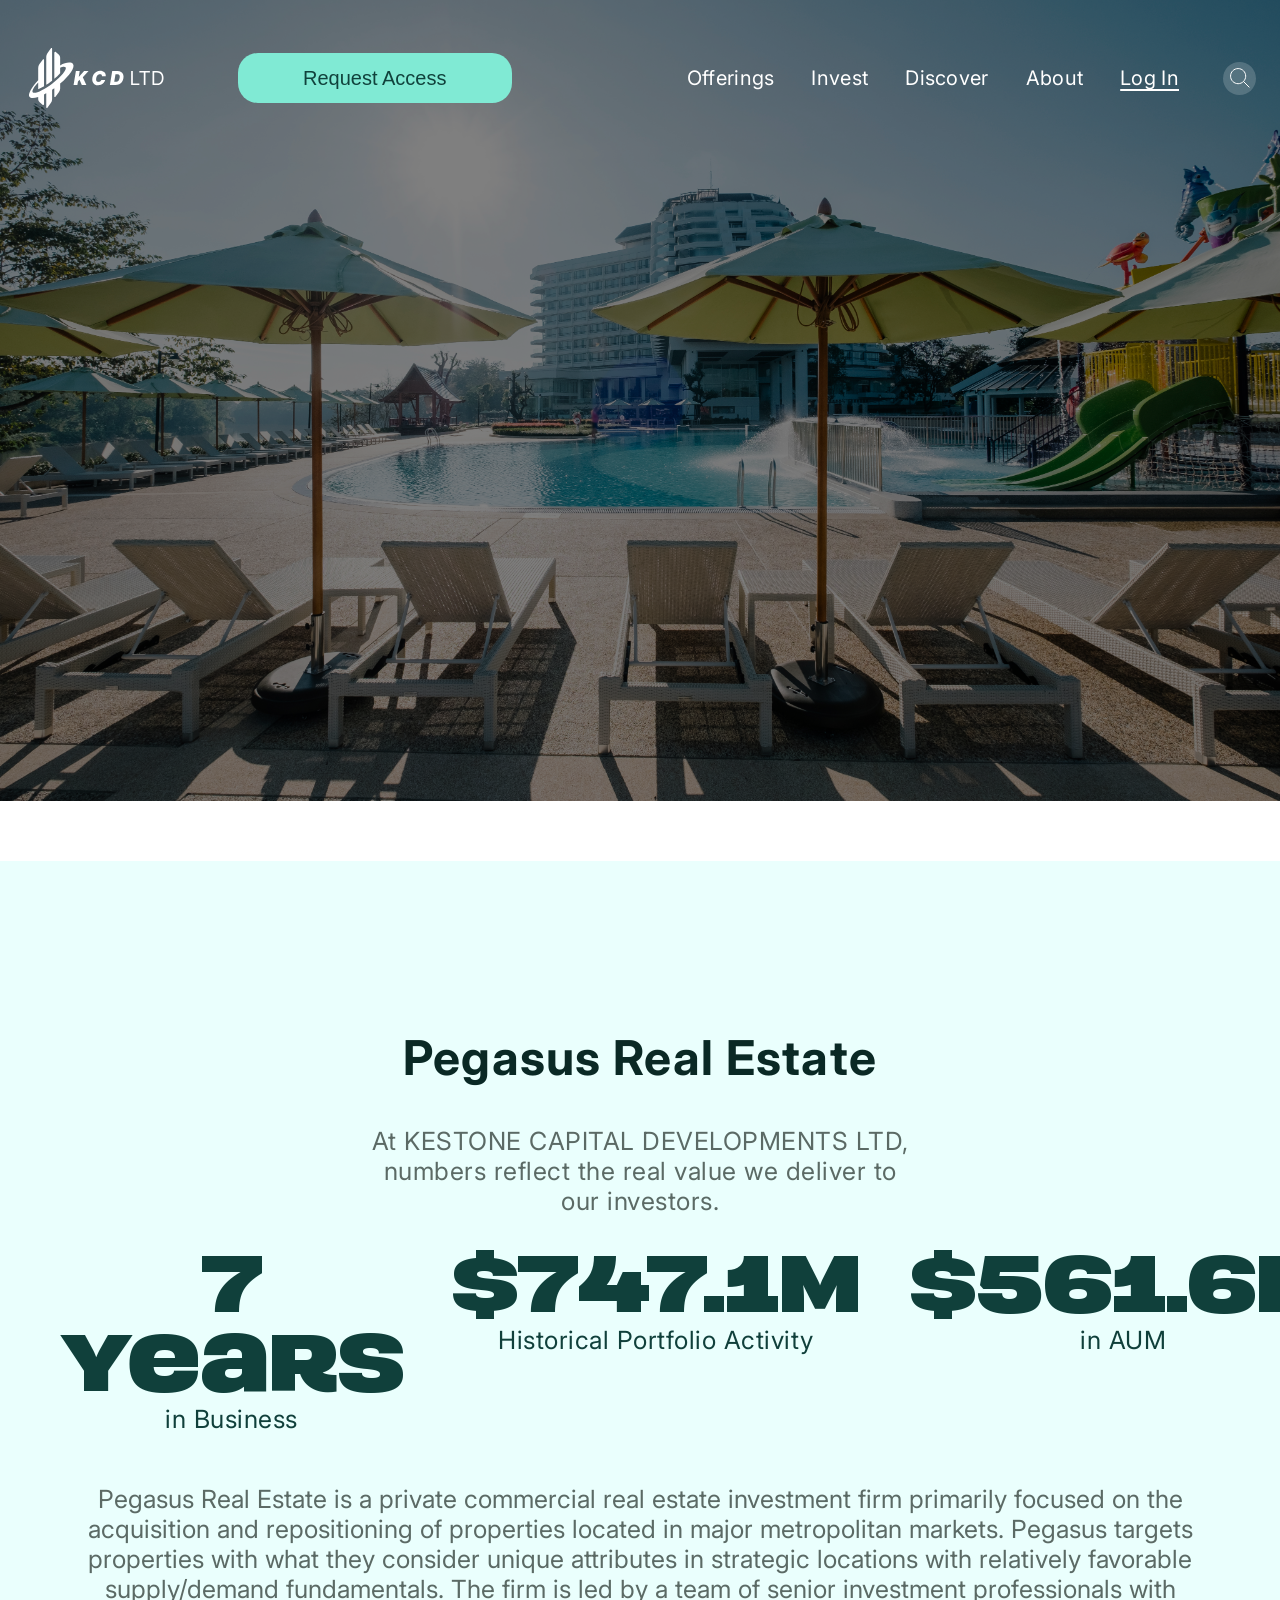
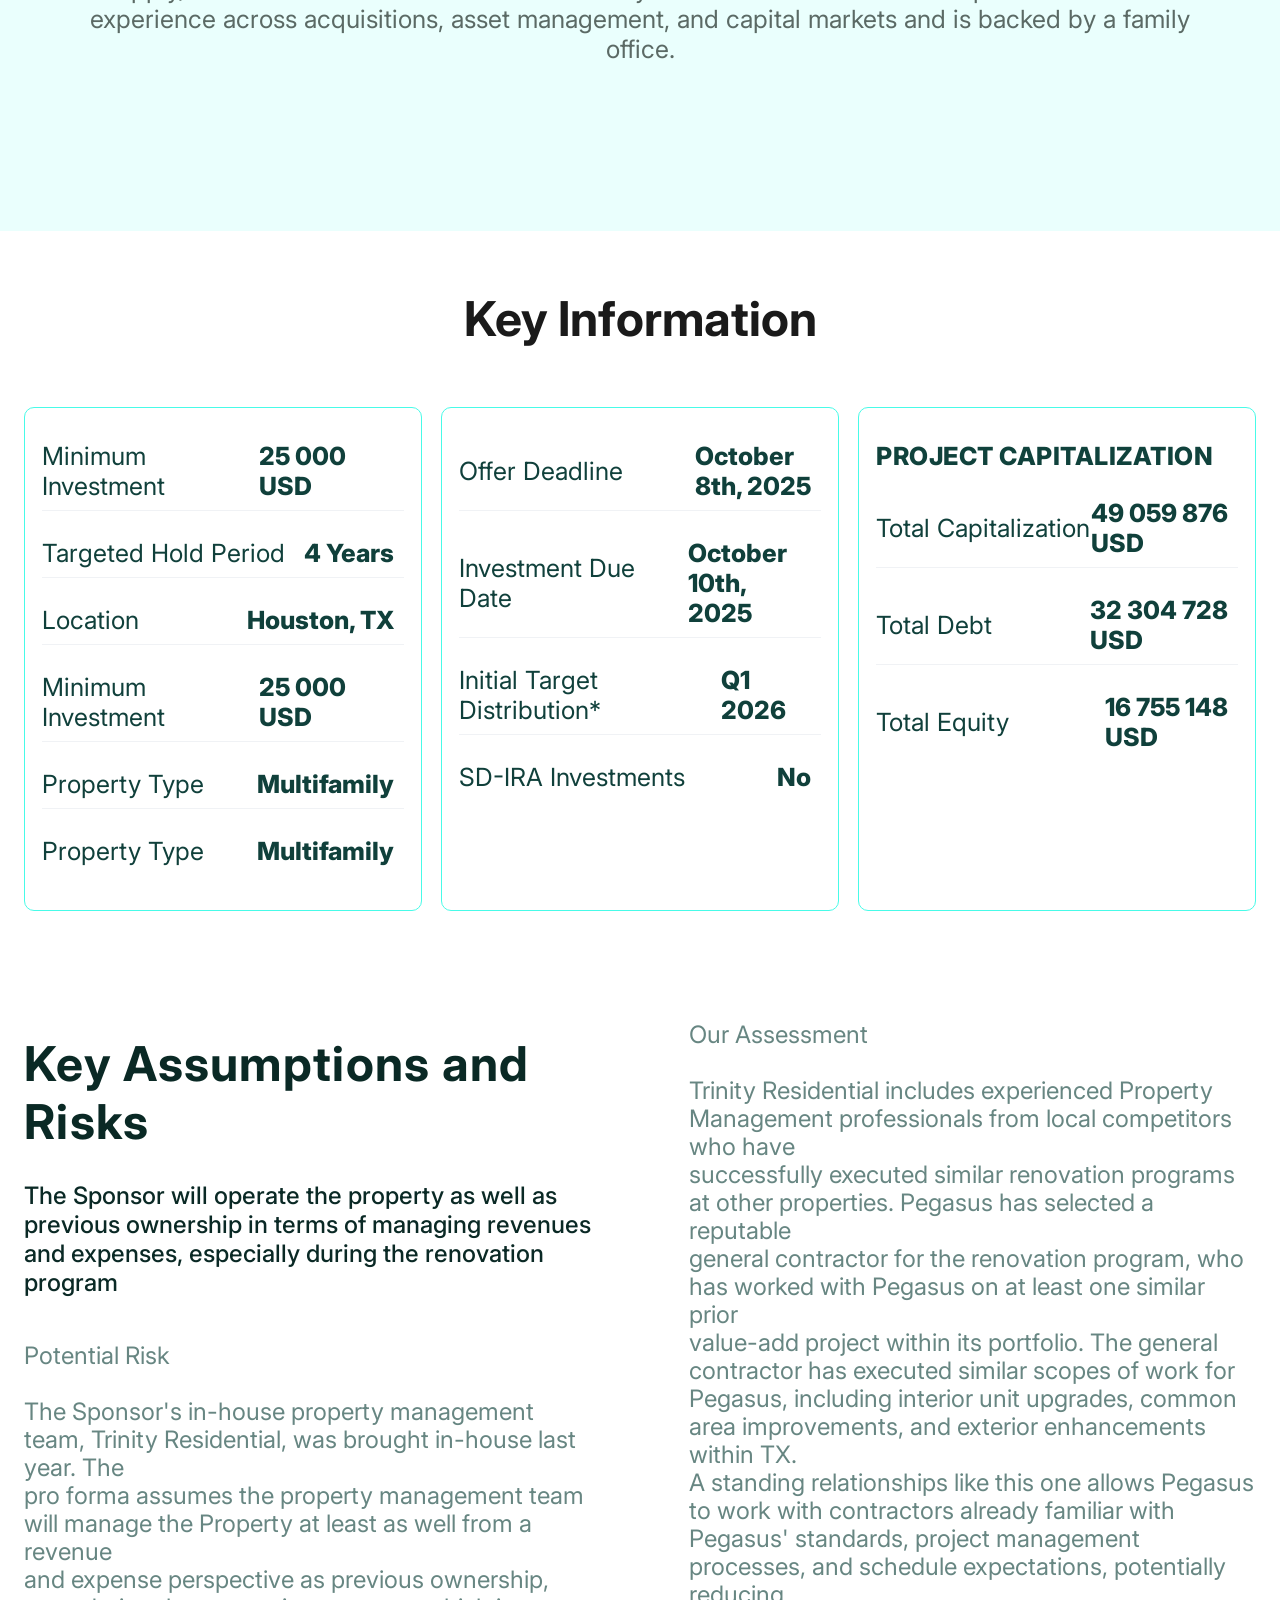
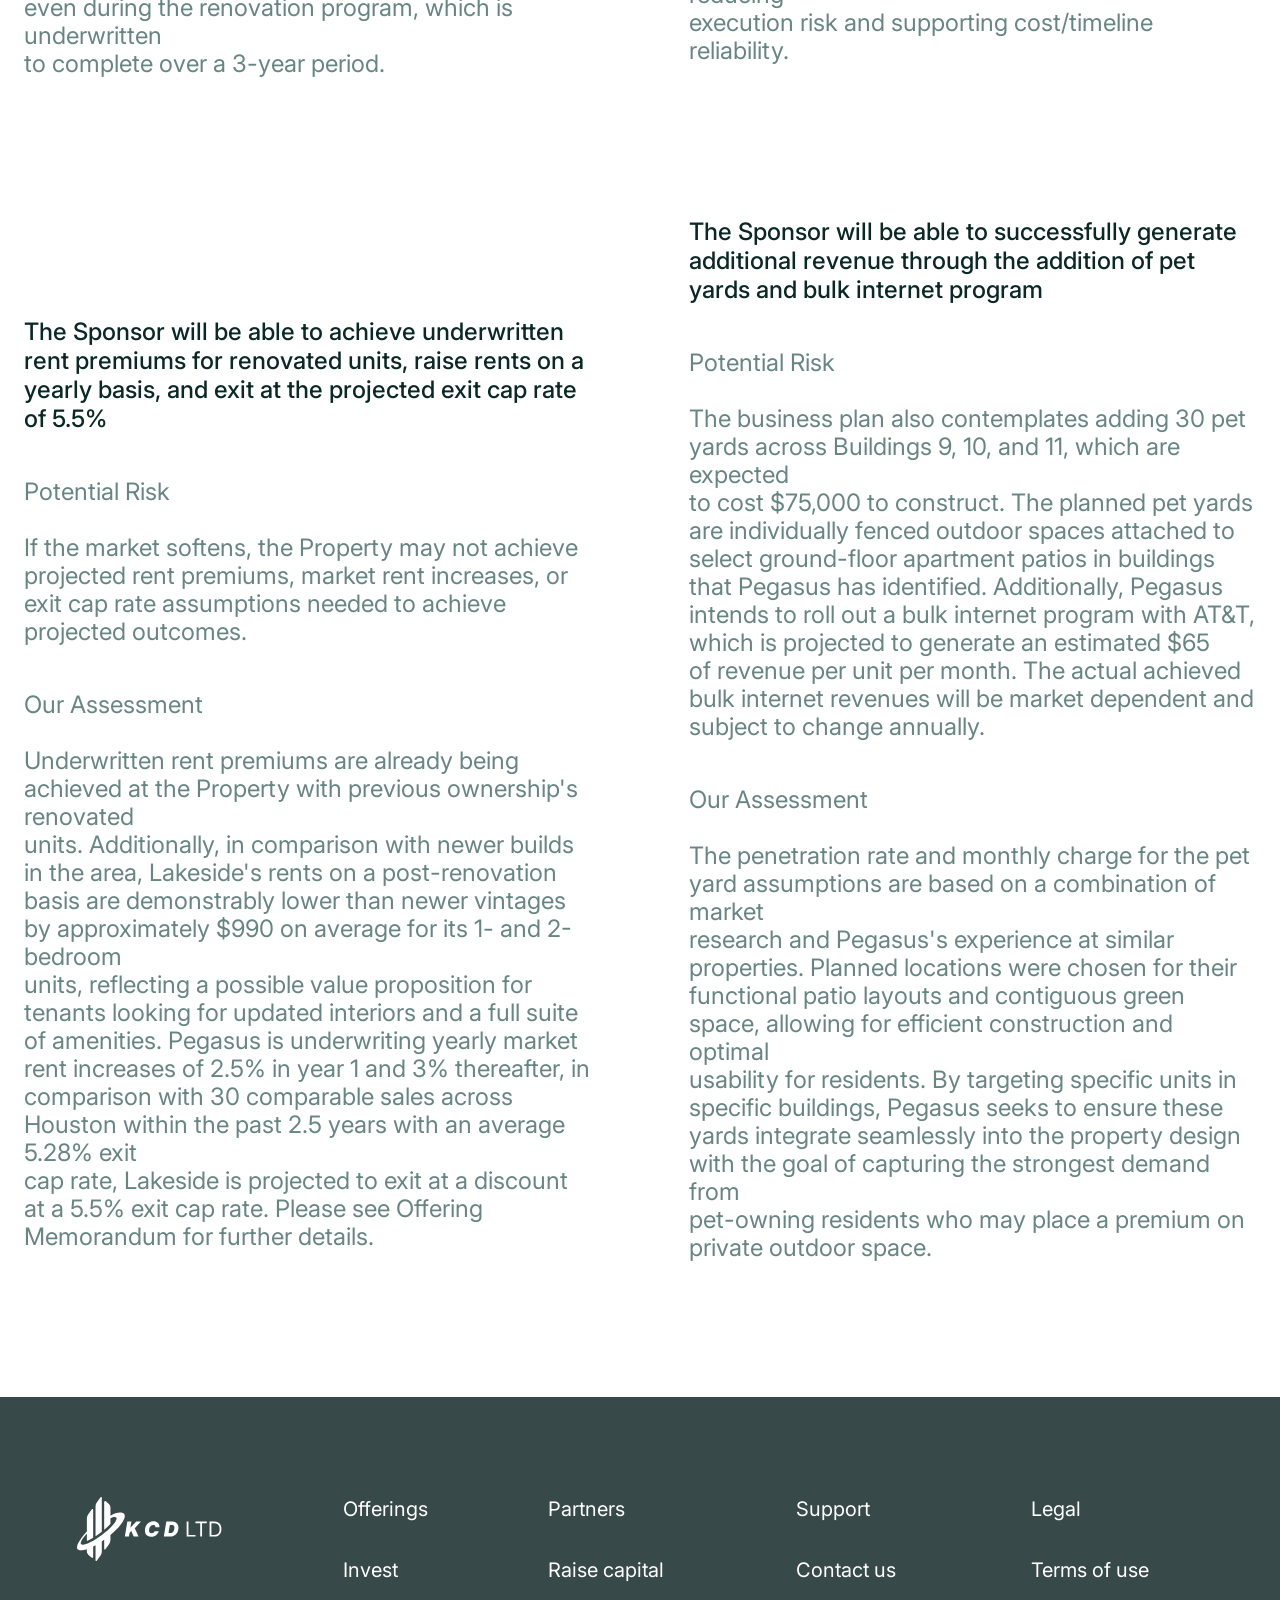
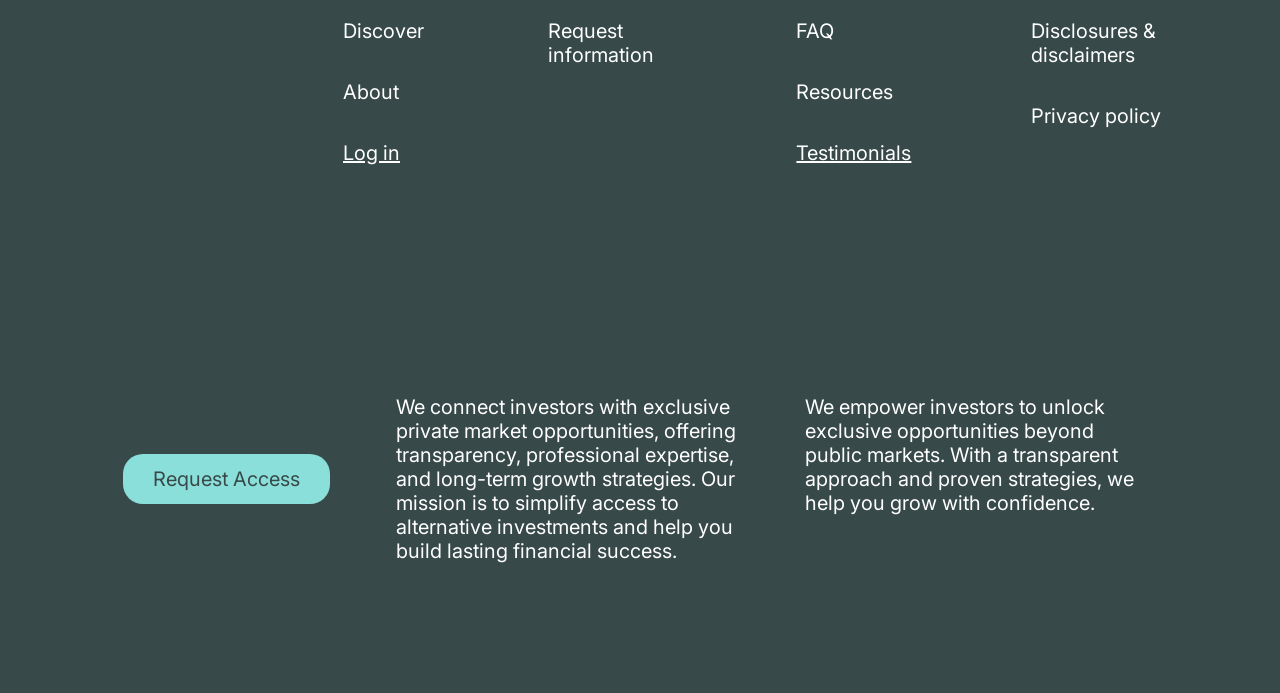
==== commit c52db34c: "Refactor hero styles into shared common sheet" ====
--- a/frame33.html
+++ b/frame33.html
@@ -10,8 +10,6 @@
   <link
     href="https://fonts.googleapis.com/css2?family=Inter:ital,opsz,wght@0,14..32,100..900;1,14..32,100..900&display=swap"
     rel="stylesheet">
-  <link href="https://cdn.jsdelivr.net/npm/bootstrap@5.3.3/dist/css/bootstrap.min.css" rel="stylesheet"
-    integrity="sha384-QWTKZyjpPEjISv5WaRU9OFeRpok6YctnYmDr5pNlyT2bRjXh0JMhjY6hW+ALEwIH" crossorigin="anonymous">
   <link rel="stylesheet" href="css/common.css">
   <link rel="stylesheet" href="css/hero/hero2.css">
   <link rel="stylesheet" href="css/figure/figure2.css">
@@ -21,41 +19,64 @@
 </head>
 
 <body>
-  <div class="hero-section">
-  <nav class="navbar navbar-expand-lg navbar-dark navbar-custom" aria-label="Primary">
-    <div class="container-xxl">
-      <a class="navbar-brand" href="#" aria-label="Homepage">
+  <div class="hero-section hero--image hero--overlay">
+  <nav class="navbar-custom" role="navigation" aria-label="Primary">
+    <div class="custom-container"><!-- залишаю як є -->
+      <div class="navbar-content">
+        <a class="navbar-brand" href="#" aria-label="Homepage">
           <svg width="451" height="199" viewBox="0 0 451 199" fill="none" xmlns="http://www.w3.org/2000/svg" role="img" aria-hidden="true" focusable="false">
-
+            
             <!-- SVG paths залишені без змін -->
             <path d="M76.5621 108.261L76.5511 2.1074C76.5512 1.66148 76.4098 1.22703 76.1472 0.866572C75.8847 0.506117 75.5146 0.238234 75.0902 0.101497C74.6657 -0.0352401 74.2089 -0.0337793 73.7853 0.105647C73.3617 0.245074 72.9933 0.515278 72.7331 0.877391L61.0261 17.1414C58.5451 20.5921 57.2097 24.7344 57.2081 28.9844V122.207C61.8911 119.152 66.7811 115.73 71.7931 111.947C73.4071 110.729 74.9968 109.501 76.5621 108.261Z" fill="white"/>
             <path d="M145.893 52.7354C140.993 46.2464 122.217 45.7354 103.293 58.0814V32.6304C103.291 30.5777 102.851 28.5491 102.002 26.6801C101.153 24.8111 99.9153 23.1448 98.3711 21.7924L88.8611 13.4834C88.4316 13.1082 87.9031 12.8646 87.3389 12.7816C86.7746 12.6987 86.1984 12.78 85.6791 13.0159C85.1598 13.2517 84.7194 13.632 84.4104 14.1114C84.1015 14.5908 83.9372 15.1491 83.9371 15.7194V102.219C90.7528 96.4964 97.1678 90.3125 103.137 83.7114C103.188 83.6544 103.237 83.5974 103.288 83.5394V65.7404C113.027 60.1844 119.448 61.5564 121.308 64.0244C126.83 71.3384 106.862 95.7134 76.7141 118.467C46.5661 141.221 17.6481 153.738 12.1301 146.423C9.01508 142.297 17.7021 127.091 30.4761 114.584V136.832C37.1566 133.959 43.6248 130.614 49.8321 126.825V39.2254C49.8322 38.7794 49.6909 38.3448 49.4284 37.9841C49.1659 37.6235 48.7958 37.3555 48.3713 37.2185C47.9468 37.0816 47.4898 37.0828 47.066 37.2221C46.6423 37.3613 46.2736 37.6314 46.0131 37.9934L34.2951 54.2774C31.8137 57.728 30.4779 61.8703 30.4761 66.1204V107.157C9.49409 128.473 -4.52393 154.057 1.34307 161.824C5.49507 167.324 16.2131 167.111 30.4761 162.324V169.275C30.4784 171.328 30.9187 173.357 31.7675 175.226C32.6162 177.095 33.854 178.762 35.3981 180.114L44.9141 188.42C45.3433 188.796 45.8716 189.04 46.4357 189.123C46.9999 189.206 47.576 189.125 48.0952 188.889C48.6144 188.653 49.0547 188.273 49.3635 187.793C49.6722 187.314 49.8363 186.756 49.8361 186.185V154.085C52.2481 152.873 54.7058 151.573 57.2091 150.185V196.762C57.209 197.208 57.3504 197.643 57.6129 198.003C57.8754 198.364 58.2456 198.632 58.67 198.768C59.0944 198.905 59.5513 198.904 59.9749 198.764C60.3984 198.625 60.7669 198.354 61.0271 197.992L72.7451 181.71C75.2266 178.26 76.562 174.117 76.5631 169.867V138.307C79.0104 136.66 81.4681 134.951 83.9361 133.181V160.863C83.9364 161.309 84.0782 161.744 84.341 162.104C84.6039 162.465 84.9742 162.733 85.3988 162.869C85.8235 163.006 86.2805 163.005 86.7042 162.865C87.1279 162.726 87.4966 162.456 87.7571 162.093L99.4731 145.807C101.953 142.356 103.289 138.214 103.291 133.964V118.074C135.204 90.9924 153.814 63.2314 145.893 52.7354Z" fill="white"/>
             <path d="M147.804 122.935L155.532 76.3895H168.168L165.077 95.2076H165.713L182.804 76.3895H197.532L178.441 97.1167L190.168 122.935H175.077L167.622 105.48L162.441 111.026L160.441 122.935H147.804ZM254.532 93.844H241.895C241.986 92.7682 241.926 91.7985 241.713 90.9349C241.501 90.0713 241.138 89.3288 240.622 88.7076C240.107 88.0713 239.433 87.5864 238.6 87.2531C237.766 86.9198 236.774 86.7531 235.622 86.7531C233.41 86.7531 231.433 87.3061 229.691 88.4122C227.948 89.5031 226.501 91.0713 225.35 93.1167C224.198 95.147 223.38 97.5713 222.895 100.389C222.471 103.117 222.456 105.382 222.85 107.185C223.259 108.988 224.054 110.336 225.236 111.23C226.433 112.124 227.986 112.571 229.895 112.571C231.168 112.571 232.335 112.42 233.395 112.117C234.471 111.814 235.426 111.382 236.259 110.821C237.107 110.246 237.827 109.564 238.418 108.776C239.024 107.973 239.486 107.086 239.804 106.117H252.532C252.047 108.086 251.183 110.102 249.941 112.162C248.698 114.208 247.092 116.094 245.122 117.821C243.153 119.533 240.835 120.92 238.168 121.98C235.501 123.041 232.501 123.571 229.168 123.571C224.804 123.571 221.039 122.617 217.872 120.708C214.721 118.799 212.433 116.011 211.009 112.344C209.6 108.677 209.319 104.208 210.168 98.9349C211.016 93.844 212.691 89.5788 215.191 86.1395C217.691 82.7001 220.729 80.1091 224.304 78.3667C227.88 76.6243 231.683 75.7531 235.713 75.7531C238.759 75.7531 241.486 76.1546 243.895 76.9576C246.319 77.7607 248.357 78.9349 250.009 80.4804C251.676 82.0107 252.903 83.897 253.691 86.1395C254.479 88.3819 254.759 90.9501 254.532 93.844ZM286.424 122.935H268.242L275.969 76.3895H293.424C298.212 76.3895 302.212 77.3516 305.424 79.2758C308.636 81.2001 310.916 83.9501 312.265 87.5258C313.613 91.1016 313.878 95.3591 313.06 100.299C312.272 105.056 310.674 109.124 308.265 112.503C305.871 115.882 302.81 118.465 299.083 120.253C295.371 122.041 291.151 122.935 286.424 122.935ZM282.651 112.208H287.242C289.545 112.208 291.598 111.806 293.401 111.003C295.219 110.185 296.734 108.821 297.946 106.912C299.174 104.988 300.06 102.359 300.605 99.0258C301.121 95.8743 301.105 93.4425 300.56 91.7304C300.015 90.0031 298.977 88.8061 297.446 88.1395C295.916 87.4576 293.939 87.1167 291.515 87.1167H286.833L282.651 112.208ZM338.725 122.935V76.3895H344.361V117.935H365.997V122.935H338.725ZM365.992 81.3895V76.3895H400.901V81.3895H386.265V122.935H380.628V81.3895H365.992ZM423.963 122.935H409.6V76.3895H424.6C429.115 76.3895 432.979 77.3213 436.191 79.1849C439.403 81.0334 441.865 83.6925 443.577 87.1622C445.289 90.6167 446.145 94.7531 446.145 99.5713C446.145 104.42 445.282 108.594 443.554 112.094C441.827 115.579 439.312 118.261 436.009 120.139C432.706 122.003 428.691 122.935 423.963 122.935ZM415.236 117.935H423.6C427.448 117.935 430.638 117.192 433.168 115.708C435.698 114.223 437.585 112.109 438.827 109.367C440.069 106.624 440.691 103.359 440.691 99.5713C440.691 95.8137 440.077 92.5788 438.85 89.8667C437.622 87.1395 435.789 85.0485 433.35 83.594C430.91 82.1243 427.872 81.3895 424.236 81.3895H415.236V117.935Z" fill="white"/>
           </svg>
         </a>
-      <button class="navbar-toggler" type="button" data-bs-toggle="collapse" data-bs-target="#primaryNav"
-        aria-controls="primaryNav" aria-expanded="false" aria-label="Toggle navigation">
-        <span class="navbar-toggler-icon"></span>
-      </button>
-      <div class="collapse navbar-collapse justify-content-lg-end" id="primaryNav">
-        <div class="navbar-links d-flex flex-column flex-lg-row align-items-lg-center w-100">
-          <button class="btn btn-request-nav" type="button">Request Access</button>
-          <ul class="navbar-nav flex-column flex-lg-row align-items-lg-center">
-            <li class="nav-item"><a class="nav-link nav-link-custom" href="#offerings">Offerings</a></li>
-            <li class="nav-item"><a class="nav-link nav-link-custom" href="#invest">Invest</a></li>
-            <li class="nav-item"><a class="nav-link nav-link-custom" href="#discover">Discover</a></li>
-            <li class="nav-item"><a class="nav-link nav-link-custom" href="#about">About</a></li>
-            <li class="nav-item"><a class="nav-link nav-link-custom login" href="#login">Log In</a></li>
-          </ul>
-
-          <!-- Search icon made keyboard-accessible without visual change -->
-          <div class="search-icon" role="button" tabindex="0" aria-label="Open search">
-            <svg width="20" height="20" viewBox="0 0 20 20" fill="none" xmlns="http://www.w3.org/2000/svg" aria-hidden="true" focusable="false">
-              <path d="M8.125 15.6875C12.3017 15.6875 15.6875 12.3017 15.6875 8.125C15.6875 3.94835 12.3017 0.5625 8.125 0.5625C3.94835 0.5625 0.5625 3.94835 0.5625 8.125C0.5625 12.3017 3.94835 15.6875 8.125 15.6875Z" stroke="white"/>
-              <path d="M13.625 13.625L19.125 19.125" stroke="white" stroke-linecap="round" stroke-linejoin="round"/>
-            </svg>
-          </div>
-        </div>
+
+        <!-- Desktop Navigation -->
+        <div class="desktop-nav">
+          <div class="navbar-right">
+            <div class="navbar-center">
+              <button class="btn-request-nav" type="button">Request Access</button>
+            </div>
+            <a class="nav-link-custom" href="#offerings">Offerings</a>
+            <a class="nav-link-custom" href="#invest">Invest</a>
+            <a class="nav-link-custom" href="#discover">Discover</a>
+            <a class="nav-link-custom" href="#about">About</a>
+            <a class="nav-link-custom login" href="#login">Log In</a>
+
+            <!-- Search icon made keyboard-accessible without visual change -->
+            <div class="search-icon" role="button" tabindex="0" aria-label="Open search">
+              <svg width="20" height="20" viewBox="0 0 20 20" fill="none" xmlns="http://www.w3.org/2000/svg" aria-hidden="true" focusable="false">
+                <path d="M8.125 15.6875C12.3017 15.6875 15.6875 12.3017 15.6875 8.125C15.6875 3.94835 12.3017 0.5625 8.125 0.5625C3.94835 0.5625 0.5625 3.94835 0.5625 8.125C0.5625 12.3017 3.94835 15.6875 8.125 15.6875Z" stroke="white"/>
+                <path d="M13.625 13.625L19.125 19.125" stroke="white" stroke-linecap="round" stroke-linejoin="round"/>
+              </svg>
+            </div>
+          </div>
+        </div>
+
+        <!-- Mobile Menu Toggle -->
+        <button
+          class="mobile-menu-toggle"
+          type="button"
+          aria-label="Toggle menu"
+          aria-controls="mobileNav"
+          aria-expanded="false"
+          onclick="toggleMobileMenu(this)">
+          <div class="hamburger" aria-hidden="true">
+            <span></span><span></span><span></span>
+          </div>
+        </button>
+      </div>
+
+      <!-- Mobile Navigation -->
+      <div class="mobile-nav" id="mobileNav">
+        <button class="btn-request-nav" type="button">Request Access</button>
+        <a class="nav-link-custom" href="#offerings">Offerings</a>
+        <a class="nav-link-custom" href="#invest">Invest</a>
+        <a class="nav-link-custom" href="#discover">Discover</a>
+        <a class="nav-link-custom" href="#about">About</a>
+        <a class="nav-link-custom login" href="#login">Log In</a>
       </div>
     </div>
   </nav>
@@ -334,9 +355,6 @@
       </div>
     </div>
   </footer>
-  <script src="https://cdn.jsdelivr.net/npm/bootstrap@5.3.3/dist/js/bootstrap.bundle.min.js"
-    integrity="sha384-YvpcrYf0tY3lHB60NNkmXc5s9fDVZLESaAA55NDzOxhy9GkcIdslK1eN7N6jIeHz"
-    crossorigin="anonymous"></script>
 </body>
 
-</html>
+</html>
--- a/css/common.css
+++ b/css/common.css
@@ -20,16 +20,13 @@
 }
 
 /* Global 1920 content cap */
-.container-xxl {
-  padding-left: 24px;
-  padding-right: 24px;
-}
-
-@media (min-width: 1400px) {
-  .container-xxl {
-    max-width: 1808px;
-  }
-}
+.custom-container {
+  width: 100%;
+  max-width: 1808px;
+  margin: 0 auto;
+  padding-left: 24px;
+  padding-right: 24px;
+}
 
 .kv-container {
   width: 100%;
@@ -41,25 +38,354 @@
   padding-bottom: 48px;
 }
 
-.figs-section .container-xxl {
+.figs-section .custom-container {
+  max-width: 1920px;
+  margin: 0 auto;
+  padding-left: 104px;
+  padding-right: 80px;
+  padding-top: 72px;
+  padding-bottom: 72px;
+}
+
+.impact-section .custom-container {
+  max-width: 1920px;
+  margin: 0 auto;
+  padding-top: 88px;
+  padding-bottom: 88px;
+}
+
+.cta-inner {
+  position: relative;
+  height: 100%;
   max-width: 1920px;
   margin: 0 auto;
-  padding-left: 104px;
-  padding-right: 80px;
-  padding-top: 72px;
-  padding-bottom: 72px;
-}
-
-.impact-section .container-xxl {
-  max-width: 1920px;
-  margin: 0 auto;
-  padding-top: 88px;
-  padding-bottom: 88px;
-}
-
-.cta-inner {
-  position: relative;
-  height: 100%;
-  max-width: 1920px;
-  margin: 0 auto;
+}
+
+/* ============================================
+   Hero + Navigation Shared Styles
+   ============================================ */
+
+.hero-section {
+  position: relative;
+  color: #ffffff;
+  overflow: hidden;
+}
+
+.hero-section.hero--gradient {
+  background: linear-gradient(180deg, #3C766F 0%, #096F64 44.71%, #113834 100%);
+  height: 801px;
+  max-height: 801px;
+}
+
+.hero-section.hero--image {
+  background: url("../img/hero.jpg") center/cover no-repeat;
+  height: 801px;
+}
+
+.hero-section.hero--image.hero--image-alt {
+  background-image: url("../img/bg.jpg");
+}
+
+.hero-section.hero--overlay::before {
+  content: "";
+  position: absolute;
+  inset: 0;
+  background: var(--hero-overlay, rgba(0, 0, 0, 0.5));
+  z-index: 1;
+}
+
+.hero-section.hero--overlay > * {
+  position: relative;
+  z-index: 2;
+}
+
+.navbar-custom {
+  padding-block: 48px;
+  position: relative;
+  z-index: 2;
+}
+
+.navbar-content {
+  display: flex;
+  justify-content: space-between;
+  align-items: center;
+}
+
+.navbar-brand svg {
+  width: 146px;
+  height: 60px;
+  display: block;
+}
+
+.logo-icon {
+  width: 32px;
+  height: 32px;
+  position: relative;
+}
+
+.logo-icon::before {
+  content: "";
+  position: absolute;
+  inset: 0;
+  background-color: #ffffff;
+  clip-path: polygon(0 0, 30% 0, 30% 60%, 60% 60%, 60% 30%, 100% 30%, 100% 100%, 0 100%);
+}
+
+.desktop-nav {
+  display: flex;
+  align-items: center;
+  width: 100%;
+}
+
+.navbar-center {
+  margin-right: 138px;
+}
+
+.navbar-right {
+  display: flex;
+  align-items: center;
+  gap: 37px;
+  margin-left: auto;
+}
+
+.btn-request-nav {
+  background-color: #80EAD4;
+  color: #10423C;
+  border: none;
+  padding: 13px 61px;
+  border-radius: 20px;
+  font-weight: 400;
+  font-size: 20px;
+  line-height: 24px;
+  white-space: nowrap;
+  width: 274px;
+  cursor: pointer;
+  transition: background-color 0.3s ease, transform 0.3s ease;
+}
+
+.btn-request-nav:hover {
+  background-color: #b8e8da;
+  transform: translateY(-1px);
+}
+
+.btn-request-nav:focus {
+  outline: 2px solid #ffffff;
+  outline-offset: 2px;
+}
+
+.nav-link-custom {
+  color: #ffffff;
+  text-decoration: none;
+  font-size: 20px;
+  font-weight: 400;
+  white-space: nowrap;
+  letter-spacing: 0.3px;
+  transition: opacity 0.3s ease;
+}
+
+.nav-link-custom:hover,
+.nav-link-custom:focus {
+  opacity: 0.8;
+}
+
+.nav-link-custom.login {
+  text-decoration: underline;
+  text-underline-offset: 4px;
+}
+
+.search-icon {
+  width: 33px;
+  height: 33px;
+  display: flex;
+  align-items: center;
+  justify-content: center;
+  background-color: rgba(255, 255, 255, 0.18);
+  border-radius: 50%;
+  margin-left: 7px;
+  cursor: pointer;
+  transition: opacity 0.3s ease;
+}
+
+.search-icon:hover,
+.search-icon:focus {
+  opacity: 0.8;
+}
+
+.hero-content {
+  padding-top: 281px;
+}
+
+.hero-title {
+  font-size: 48px;
+  font-weight: 700;
+  line-height: 58px;
+  max-width: 1073px;
+  letter-spacing: 1.3px;
+  margin-bottom: 53px;
+}
+
+.btn-hero {
+  display: flex;
+  align-items: center;
+  gap: 10px;
+  width: 274px;
+  padding: 13px 30px;
+  background-color: #80EAD4;
+  color: #10423C;
+  border: none;
+  border-radius: 20px;
+  font-weight: 400;
+  font-size: 20px;
+  line-height: 24px;
+  cursor: pointer;
+  transition: background-color 0.3s ease, transform 0.3s ease;
+}
+
+.btn-hero:hover {
+  background-color: #b8e8da;
+  transform: translateY(-2px);
+}
+
+.btn-hero:focus {
+  outline: 2px solid #ffffff;
+  outline-offset: 2px;
+}
+
+.arrow-icon {
+  width: 20px;
+  height: 20px;
+  transition: transform 0.3s ease;
+}
+
+.btn-hero:hover .arrow-icon {
+  transform: translateX(5px);
+}
+
+.mobile-menu-toggle {
+  display: none;
+  background: none;
+  border: 1px solid rgba(255, 255, 255, 0.5);
+  padding: 8px 12px;
+  border-radius: 4px;
+  cursor: pointer;
+  transition: border-color 0.3s ease;
+}
+
+.mobile-menu-toggle:hover,
+.mobile-menu-toggle:focus {
+  border-color: rgba(255, 255, 255, 0.8);
+}
+
+.hamburger {
+  width: 24px;
+  height: 24px;
+  position: relative;
+  display: flex;
+  flex-direction: column;
+  justify-content: space-around;
+}
+
+.hamburger span {
+  display: block;
+  width: 100%;
+  height: 2px;
+  background-color: #ffffff;
+  transition: transform 0.3s ease, opacity 0.3s ease;
+}
+
+.mobile-nav {
+  display: none;
+  background-color: rgba(0, 0, 0, 0.1);
+  padding: 20px;
+  border-radius: 10px;
+  margin-top: 20px;
+}
+
+.mobile-nav.active {
+  display: block;
+}
+
+.mobile-nav .nav-link-custom {
+  display: block;
+  padding: 12px 0;
+}
+
+.mobile-nav .btn-request-nav {
+  width: 100%;
+  margin-top: 16px;
+}
+
+@media (max-width: 991px) {
+  .desktop-nav {
+    display: none;
+  }
+
+  .mobile-menu-toggle {
+    display: block;
+  }
+
+  .hero-content {
+    padding-top: 120px;
+  }
+
+  .hero-title {
+    font-size: 40px;
+    line-height: 48px;
+  }
+}
+
+@media (max-width: 768px) {
+  .navbar-custom {
+    padding-block: 24px;
+  }
+
+  .navbar-brand svg {
+    width: 120px;
+    height: 50px;
+  }
+
+  .hero-section.hero--gradient,
+  .hero-section.hero--image {
+    height: auto;
+    min-height: 600px;
+  }
+
+  .hero-content {
+    padding-top: 80px;
+    padding-bottom: 60px;
+  }
+
+  .hero-title {
+    font-size: 32px;
+    line-height: 40px;
+    margin-bottom: 32px;
+  }
+
+  .btn-hero {
+    width: 100%;
+    max-width: 274px;
+  }
+}
+
+@media (max-width: 480px) {
+  .hero-title {
+    font-size: 28px;
+    line-height: 36px;
+    letter-spacing: 0.8px;
+  }
+
+  .btn-hero,
+  .btn-request-nav {
+    font-size: 18px;
+    padding: 12px 24px;
+  }
+}
+
+@media (prefers-reduced-motion: reduce) {
+  .btn-request-nav,
+  .nav-link-custom,
+  .search-icon,
+  .hamburger span {
+    transition: none !important;
+  }
 }
--- a/css/hero/hero2.css
+++ b/css/hero/hero2.css
@@ -1,273 +1,28 @@
-/* ============================================
-   Base & Design Tokens (no visual change)
-   ============================================ */
-:root {
+/* Hero image variants */
+.hero-section.hero--image {
   --hero-overlay: rgba(0, 0, 0, 0.5);
-  --white: #ffffff;
-  --teal-700: #10423C;
-  --mint-300: #80EAD4;
+  margin-bottom: 60px;
 }
 
-
-
-
-/* ============================================
-   Hero Section & Navigation Styles
-   ============================================ */
-
-/* Hero Section */
-.hero-section {
-  /* exact same image behaviour, just explicit */
-  background: url(../../img/hero.jpg) center/cover no-repeat;
-  height: 801px;
-  position: relative;
-  color: var(--white);
-  overflow: hidden;
-  margin-bottom: 60px;
-}
-.hero-section.grad{
-  background: url(../../img/bg.jpg) center/cover no-repeat;
+.hero-section.hero--image-alt {
+  --hero-overlay: linear-gradient(270deg, rgba(0, 0, 0, 0) 4.03%, #0D5750 56.57%);
 }
 
-.hero-section::before {
-  content: '';
+.hero-section.hero--image-alt .hero-title {
   position: absolute;
-  inset: 0;
-  background: var(--hero-overlay);
-  z-index: 1;
-}
-.hero-section.grad::before{
-  background: linear-gradient(270deg, rgba(0, 0, 0, 0) 4.03%, #0D5750 56.57%);
-
-}
-.hero-section.grad .hero-title{
   bottom: 113px;
   left: 50%;
   transform: translateX(-50%);
-  position: absolute;
   width: 100%;
   max-width: 1796px;
   padding: 0 24px;
-  z-index: 1;
   margin: 0 auto;
 }
-.hero-section.grad h2{
-  color: var(--white);
+
+.hero-section.hero--image-alt h2 {
+  color: #ffffff;
   font-size: 64px;
   font-weight: 400;
   line-height: 77px;
   letter-spacing: 1.3px;
 }
-/* Navigation Bar */
-.navbar-custom {
-  padding-block: 48px;
-  position: relative;
-  z-index: 2;
-  /* above overlay */
-}
-
-/* brand svg keeps exact size */
-.navbar-brand svg {
-  width: 146px;
-  height: 60px;
-  display: block;
-}
-
-.navbar-toggler {
-  border: 1px solid rgba(255, 255, 255, 0.5);
-  padding: 8px 12px;
-  border-radius: 4px;
-}
-
-.navbar-toggler:focus {
-  box-shadow: 0 0 0 0.2rem rgba(255, 255, 255, 0.25);
-}
-
-.navbar-toggler-icon {
-  background-image: linear-gradient(var(--white), var(--white)),
-    linear-gradient(var(--white), var(--white)),
-    linear-gradient(var(--white), var(--white));
-  background-repeat: no-repeat;
-  background-position: 0 0, 0 7px, 0 14px;
-  background-size: 24px 2px, 24px 2px, 24px 2px;
-  width: 24px;
-  height: 16px;
-}
-
-.navbar-links {
-  display: flex;
-  flex-direction: column;
-  gap: 16px;
-}
-
-.navbar-links .navbar-nav {
-  display: flex;
-  flex-direction: column;
-  gap: 0;
-  margin: 0;
-  padding: 0;
-  align-items: flex-start;
-}
-
-.navbar-links .navbar-nav .nav-link {
-  padding: 0;
-}
-
-/* Request Access Button (Navigation) */
-.btn-request-nav {
-  background-color: var(--mint-300);
-  color: var(--teal-700);
-  border: none;
-  padding: 13px 61px;
-  border-radius: 20px;
-  font-weight: 400;
-  font-size: 20px;
-  line-height: 24px;
-  white-space: nowrap;
-  width: 274px;
-  cursor: pointer;
-  transition: background-color 0.3s ease, transform 0.3s ease;
-}
-
-.btn-request-nav:hover {
-  background-color: #b8e8da;
-  transform: translateY(-1px);
-}
-
-.btn-request-nav:focus {
-  outline: 2px solid var(--white);
-  outline-offset: 2px;
-}
-
-/* Navigation Links */
-.nav-link-custom {
-  color: var(--white);
-  text-decoration: none;
-  font-size: 20px;
-  font-weight: 400;
-  white-space: nowrap;
-  letter-spacing: 0.3px;
-  transition: opacity 0.3s ease;
-}
-
-.nav-link-custom:hover,
-.nav-link-custom:focus {
-  opacity: 0.8;
-}
-
-.nav-link-custom.login {
-  text-decoration: underline;
-  text-underline-offset: 4px;
-}
-
-/* Search Icon — keep same dimensions/feel but make it accessible */
-.search-icon {
-  width: 33px;
-  height: 33px;
-  display: flex;
-  align-items: center;
-  justify-content: center;
-  background-color: rgba(255, 255, 255, 0.18);
-  border-radius: 50%;
-  margin-left: 7px;
-  cursor: pointer;
-  transition: opacity 0.3s ease;
-}
-
-.search-icon:hover,
-.search-icon:focus {
-  opacity: 0.8;
-}
-
-/* ============================================
-   Responsive Design (no visual changes)
-   ============================================ */
-
-/* Tablet and below (991px) */
-@media (max-width: 991.98px) {
-  .navbar-custom .navbar-collapse {
-    background-color: rgba(0, 0, 0, 0.1);
-    border-radius: 10px;
-    padding: 20px;
-    margin-top: 20px;
-  }
-
-  .navbar-links .btn-request-nav {
-    width: 100%;
-  }
-
-  .navbar-links .navbar-nav .nav-link {
-    display: block;
-    padding: 12px 0;
-  }
-
-  .navbar-links .search-icon {
-    margin-left: 0;
-    align-self: flex-start;
-  }
-}
-
-@media (min-width: 992px) {
-  .navbar-links {
-    flex-direction: row;
-    align-items: center;
-    gap: 37px;
-  }
-
-  .navbar-links .btn-request-nav {
-    margin-right: 138px;
-  }
-
-  .navbar-links .navbar-nav {
-    flex-direction: row;
-    gap: 37px;
-    align-items: center;
-  }
-}
-
-/* Mobile (768px and below) */
-@media (max-width: 768px) {
-  .navbar-custom {
-    padding-block: 24px;
-  }
-
-  .navbar-brand svg {
-    width: 120px;
-    height: 50px;
-  }
-
-  .hero-section {
-    height: auto;
-    min-height: 600px;
-  }
-
-  .btn-hero {
-    width: 100%;
-    max-width: 274px;
-  }
-}
-
-/* Small mobile (480px and below) */
-@media (max-width: 480px) {
-  .hero-title {
-    font-size: 28px;
-    line-height: 36px;
-    letter-spacing: 0.8px;
-  }
-
-  .btn-hero,
-  .btn-request-nav {
-    font-size: 18px;
-    padding: 12px 24px;
-  }
-}
-
-/* Reduced motion: keep look, tame animations for a11y */
-@media (prefers-reduced-motion: reduce) {
-
-  .btn-request-nav,
-  .nav-link-custom,
-  .search-icon {
-    transition: none !important;
-  }
-}
